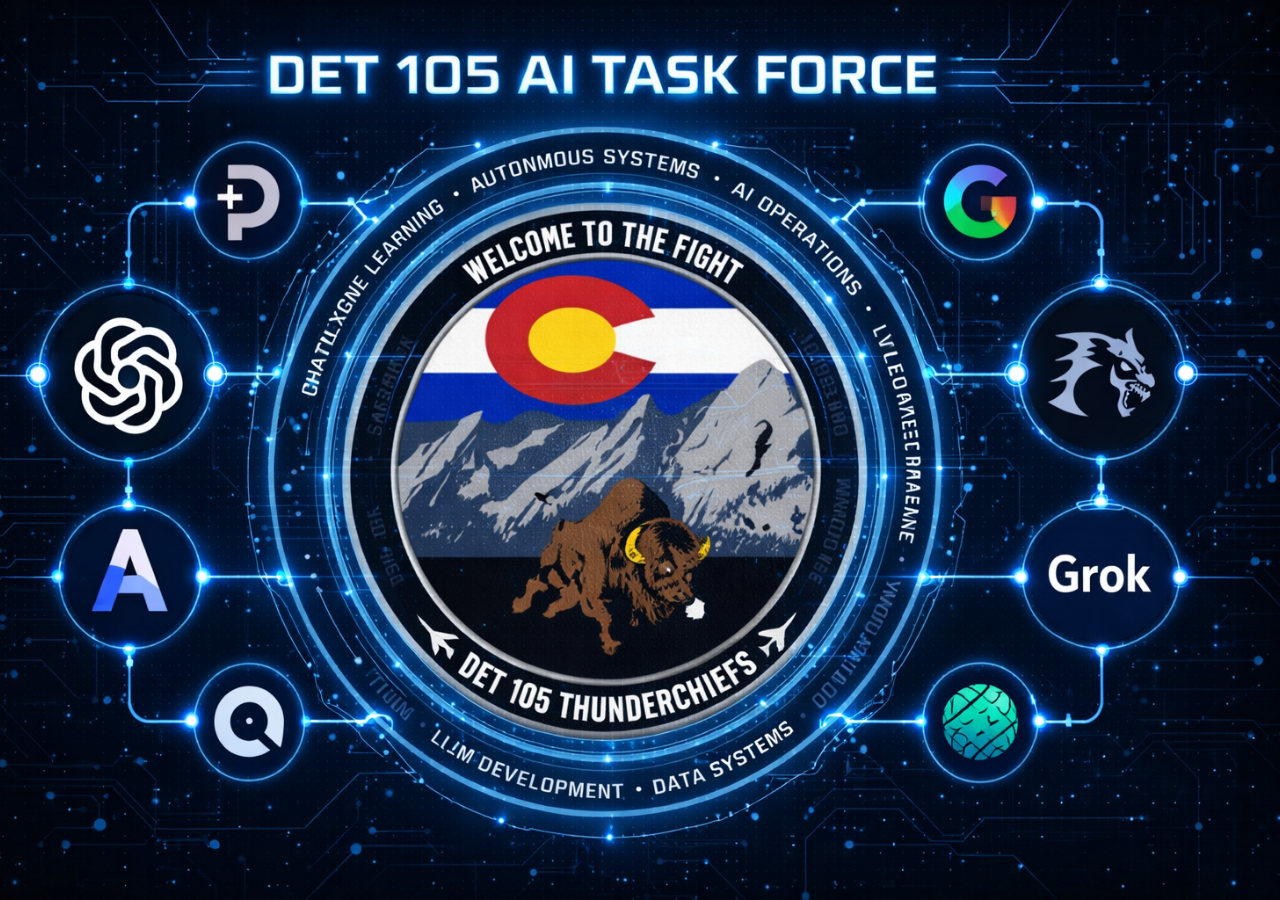
==== index.html @ a5a4b561 "Initial GitHub Pages landing image" ====
<!doctype html>
<html lang="en">
  <head>
    <meta charset="UTF-8" />
    <meta name="viewport" content="width=device-width, initial-scale=1.0" />
    <title>AI TaskForce</title>
    <link rel="stylesheet" href="styles.css" />
  </head>
  <body>
    <img src="assets/AI_TaskForce.png" alt="AI TaskForce" class="hero-image" />
  </body>
</html>
---- styles.css ----
html,
body {
  margin: 0;
  width: 100%;
  height: 100%;
}

.hero-image {
  display: block;
  width: 100vw;
  height: 100vh;
  object-fit: cover;
}
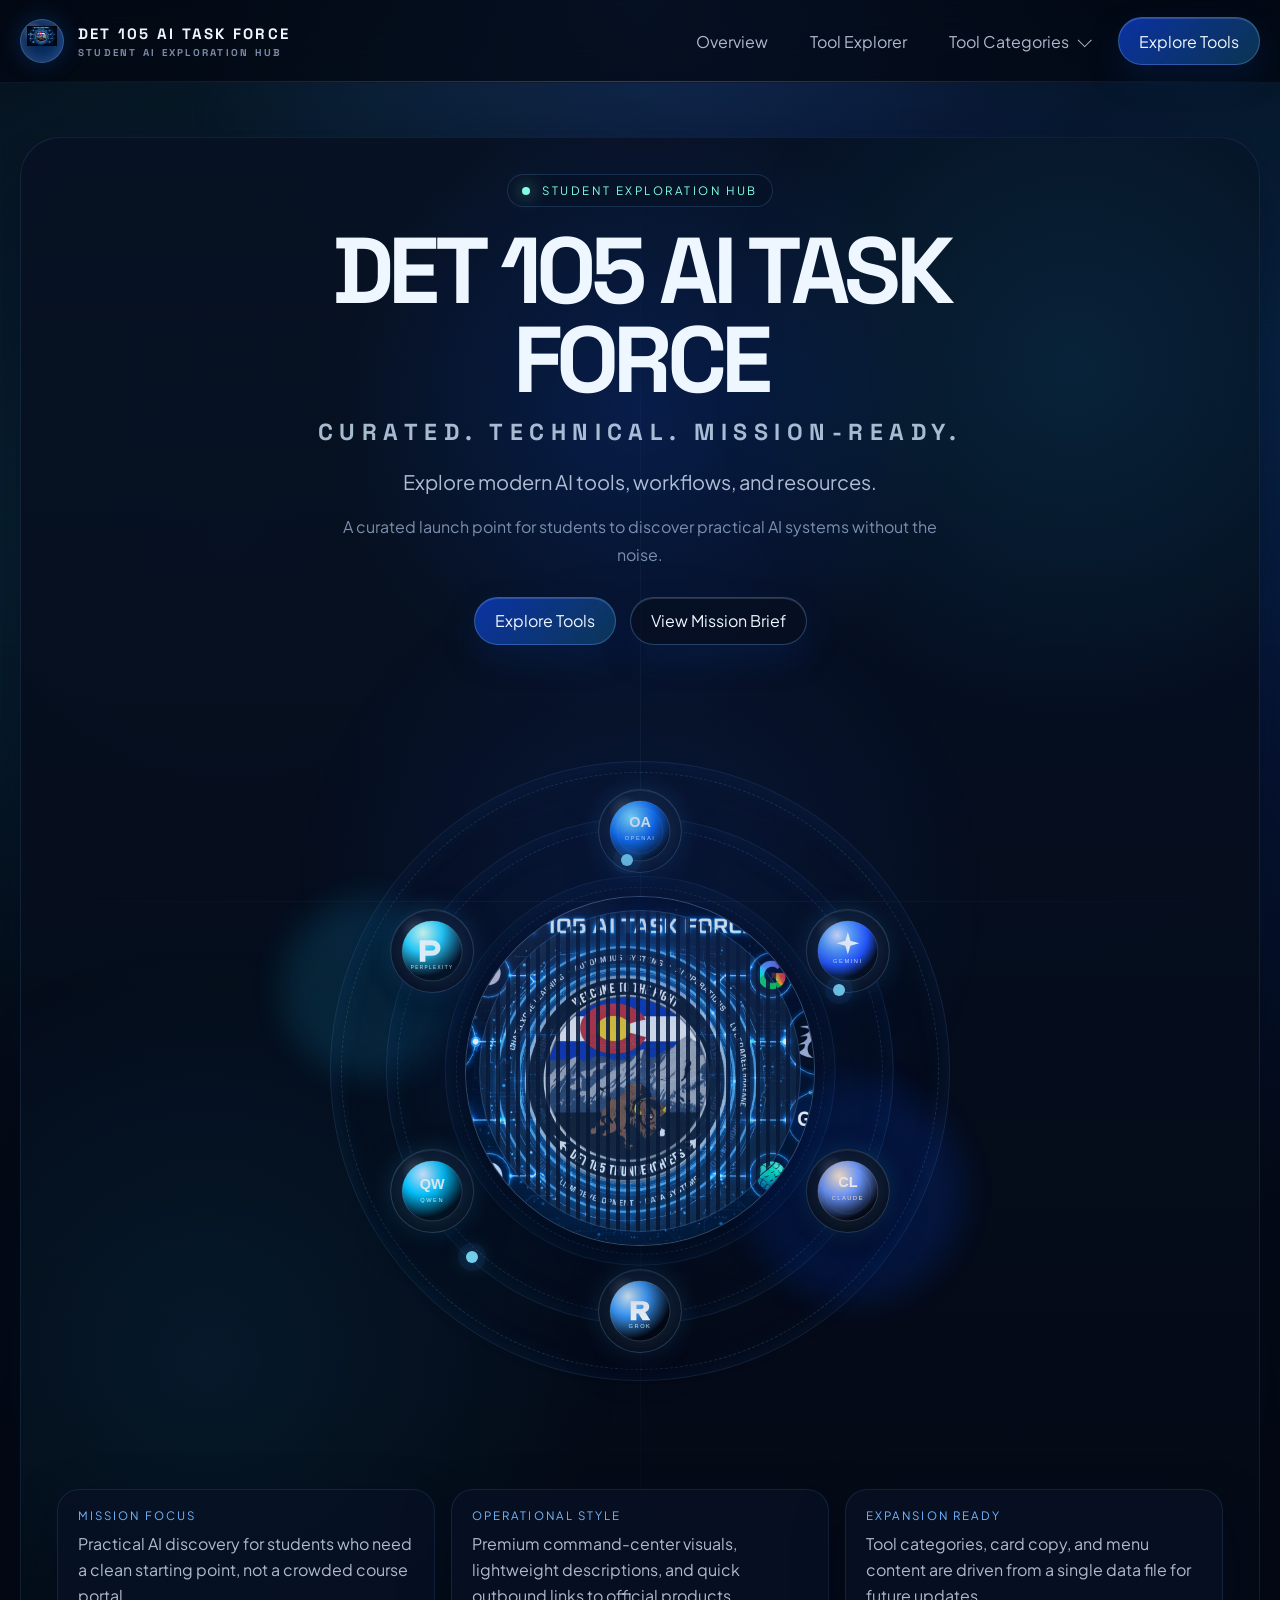
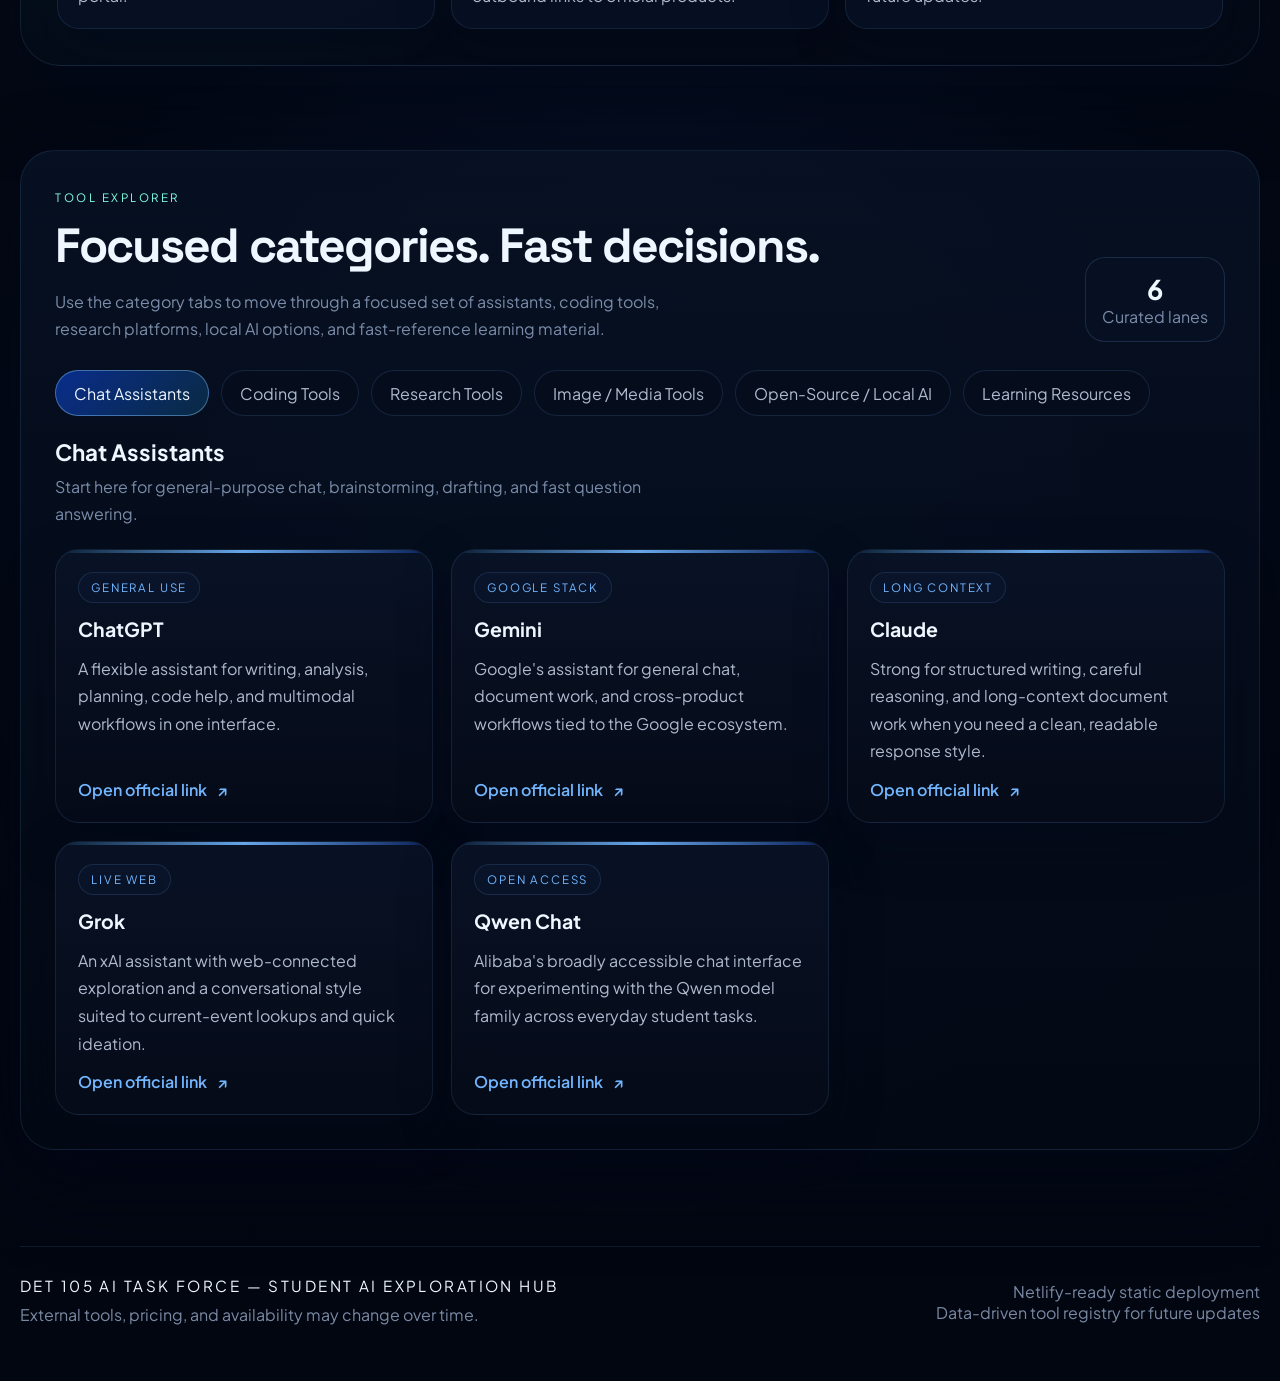
==== commit a0718606: "Build Det 105 AI Task Force landing page" ====
--- a/index.html
+++ b/index.html
@@ -2,11 +2,40 @@
 <html lang="en">
   <head>
     <meta charset="UTF-8" />
-    <meta name="viewport" content="width=device-width, initial-scale=1.0" />
-    <title>AI TaskForce</title>
+    <meta
+      name="viewport"
+      content="width=device-width, initial-scale=1.0, viewport-fit=cover"
+    />
+    <title>Det 105 AI Task Force</title>
+    <meta
+      name="description"
+      content="Det 105 AI Task Force is a polished launch point for students exploring modern AI tools, workflows, and practical resources."
+    />
+    <link rel="preconnect" href="https://fonts.googleapis.com" />
+    <link rel="preconnect" href="https://fonts.gstatic.com" crossorigin />
+    <link
+      rel="stylesheet"
+      href="https://fonts.googleapis.com/css2?family=Plus+Jakarta+Sans:wght@400;500;600;700;800&family=Space+Grotesk:wght@500;700&display=swap"
+    />
+    <link rel="icon" href="assets/AI_TaskForce.png" />
+    <link rel="preload" href="assets/AI_TaskForce.png" as="image" />
     <link rel="stylesheet" href="styles.css" />
+    <script type="module" src="scripts/app.js"></script>
   </head>
   <body>
-    <img src="assets/AI_TaskForce.png" alt="AI TaskForce" class="hero-image" />
+    <div id="app"></div>
+    <noscript>
+      <main class="noscript-shell">
+        <img
+          src="assets/AI_TaskForce.png"
+          alt="Det 105 AI Task Force emblem"
+          class="noscript-image"
+        />
+        <p class="noscript-copy">
+          Enable JavaScript to view the interactive Det 105 AI Task Force
+          homepage.
+        </p>
+      </main>
+    </noscript>
   </body>
 </html>
--- a/styles.css
+++ b/styles.css
@@ -1,13 +1,1351 @@
-html,
+:root {
+  color-scheme: dark;
+  --bg: #020611;
+  --bg-soft: #07101f;
+  --bg-panel: rgba(6, 15, 32, 0.8);
+  --bg-panel-strong: rgba(5, 12, 25, 0.92);
+  --line: rgba(93, 158, 255, 0.16);
+  --line-strong: rgba(111, 186, 255, 0.35);
+  --text: #eef6ff;
+  --text-soft: rgba(223, 234, 255, 0.78);
+  --text-muted: rgba(179, 201, 235, 0.68);
+  --accent: #71b6ff;
+  --accent-strong: #1cc6ff;
+  --accent-deep: #0d4bff;
+  --accent-glow: rgba(28, 198, 255, 0.34);
+  --success: #80ffe1;
+  --shadow-lg: 0 30px 80px rgba(0, 8, 24, 0.62);
+  --shadow-md: 0 20px 50px rgba(0, 8, 24, 0.42);
+  --radius-xl: 32px;
+  --radius-lg: 22px;
+  --radius-md: 16px;
+  --radius-sm: 12px;
+  --page-width: min(1240px, calc(100vw - 40px));
+  --nav-height: 82px;
+  --transition: 180ms ease;
+  --grid: linear-gradient(
+      to right,
+      rgba(67, 122, 214, 0.13) 1px,
+      transparent 1px
+    ),
+    linear-gradient(to bottom, rgba(67, 122, 214, 0.12) 1px, transparent 1px);
+}
+
+*,
+*::before,
+*::after {
+  box-sizing: border-box;
+}
+
+html {
+  scroll-behavior: smooth;
+}
+
 body {
   margin: 0;
+  min-width: 320px;
+  min-height: 100vh;
+  font-family: "Plus Jakarta Sans", "Segoe UI", sans-serif;
+  color: var(--text);
+  background:
+    radial-gradient(circle at 18% 18%, rgba(28, 198, 255, 0.16), transparent 22%),
+    radial-gradient(circle at 78% 20%, rgba(13, 75, 255, 0.24), transparent 26%),
+    radial-gradient(circle at 50% 72%, rgba(24, 76, 161, 0.22), transparent 30%),
+    linear-gradient(180deg, #07111d 0%, #030813 52%, #020611 100%);
+  overflow-x: hidden;
+}
+
+body::before,
+body::after {
+  content: "";
+  position: fixed;
+  inset: 0;
+  pointer-events: none;
+  z-index: -2;
+}
+
+body::before {
+  background-image: var(--grid);
+  background-size: 64px 64px;
+  opacity: 0.22;
+  mask-image: linear-gradient(180deg, transparent 0%, black 18%, black 78%, transparent 100%);
+}
+
+body::after {
+  background:
+    radial-gradient(circle at 50% 0%, rgba(54, 130, 255, 0.22), transparent 42%),
+    radial-gradient(circle at 100% 40%, rgba(28, 198, 255, 0.1), transparent 30%);
+  z-index: -3;
+}
+
+img {
+  max-width: 100%;
+  display: block;
+}
+
+a {
+  color: inherit;
+  text-decoration: none;
+}
+
+button,
+a {
+  -webkit-tap-highlight-color: transparent;
+}
+
+button {
+  font: inherit;
+}
+
+.page-shell {
+  position: relative;
+}
+
+.section-shell {
+  width: var(--page-width);
+  margin-inline: auto;
+}
+
+.site-header {
+  position: sticky;
+  top: 0;
+  z-index: 40;
+  border-bottom: 1px solid rgba(110, 160, 255, 0.08);
+  background: rgba(2, 6, 17, 0.7);
+  backdrop-filter: blur(18px);
+}
+
+.site-header::after {
+  content: "";
+  position: absolute;
+  inset: auto 0 0;
+  height: 1px;
+  background: linear-gradient(90deg, transparent, rgba(113, 182, 255, 0.32), transparent);
+}
+
+.site-header__inner {
+  width: var(--page-width);
+  min-height: var(--nav-height);
+  margin-inline: auto;
+  display: flex;
+  align-items: center;
+  justify-content: space-between;
+  gap: 20px;
+}
+
+.brand-mark {
+  display: inline-flex;
+  align-items: center;
+  gap: 14px;
+  font-family: "Space Grotesk", "Plus Jakarta Sans", sans-serif;
+  letter-spacing: 0.18em;
+  text-transform: uppercase;
+  font-size: 0.78rem;
+  font-weight: 700;
+}
+
+.brand-mark__crest {
+  width: 44px;
+  height: 44px;
+  border-radius: 50%;
+  padding: 6px;
+  background:
+    radial-gradient(circle at 30% 30%, rgba(255, 255, 255, 0.32), transparent 26%),
+    linear-gradient(135deg, rgba(10, 36, 76, 0.95), rgba(16, 112, 255, 0.35));
+  border: 1px solid rgba(132, 188, 255, 0.35);
+  box-shadow:
+    inset 0 0 16px rgba(160, 213, 255, 0.24),
+    0 0 24px rgba(34, 116, 255, 0.24);
+}
+
+.brand-mark__title {
+  display: grid;
+  gap: 3px;
+}
+
+.brand-mark__title strong {
+  font-size: 0.94rem;
+}
+
+.brand-mark__title span {
+  font-size: 0.62rem;
+  color: var(--text-muted);
+}
+
+.top-nav {
+  display: flex;
+  align-items: center;
+  gap: 12px;
+}
+
+.nav-links {
+  display: flex;
+  align-items: center;
+  gap: 8px;
+}
+
+.nav-link,
+.menu-toggle {
+  position: relative;
+  display: inline-flex;
+  align-items: center;
+  justify-content: center;
+  min-height: 44px;
+  padding: 0 16px;
+  border-radius: 999px;
+  color: var(--text-soft);
+  border: 1px solid transparent;
+  background: transparent;
+  transition:
+    color var(--transition),
+    border-color var(--transition),
+    background var(--transition),
+    transform var(--transition);
+  cursor: pointer;
+}
+
+.nav-link:hover,
+.nav-link:focus-visible,
+.menu-toggle:hover,
+.menu-toggle:focus-visible {
+  color: var(--text);
+  border-color: rgba(113, 182, 255, 0.2);
+  background: rgba(10, 21, 44, 0.75);
+}
+
+.menu-wrap {
+  position: relative;
+}
+
+.menu-toggle::after {
+  content: "";
+  width: 10px;
+  height: 10px;
+  margin-left: 10px;
+  border-right: 1.5px solid currentColor;
+  border-bottom: 1.5px solid currentColor;
+  transform: rotate(45deg) translateY(-1px);
+  transition: transform var(--transition);
+}
+
+.menu-wrap.is-open .menu-toggle::after {
+  transform: rotate(-135deg) translateY(-1px);
+}
+
+.cta-link,
+.hero-button {
+  display: inline-flex;
+  align-items: center;
+  justify-content: center;
+  gap: 10px;
+  min-height: 48px;
+  padding: 0 20px;
+  border-radius: 999px;
+  border: 1px solid rgba(123, 184, 255, 0.3);
+  background:
+    linear-gradient(135deg, rgba(13, 75, 255, 0.58), rgba(28, 198, 255, 0.2)),
+    rgba(10, 20, 43, 0.72);
+  box-shadow:
+    inset 0 1px 0 rgba(255, 255, 255, 0.14),
+    0 14px 30px rgba(8, 35, 89, 0.35);
+  color: var(--text);
+  transition:
+    transform var(--transition),
+    box-shadow var(--transition),
+    border-color var(--transition);
+}
+
+.cta-link:hover,
+.cta-link:focus-visible,
+.hero-button:hover,
+.hero-button:focus-visible {
+  transform: translateY(-1px);
+  border-color: rgba(144, 213, 255, 0.52);
+  box-shadow:
+    inset 0 1px 0 rgba(255, 255, 255, 0.18),
+    0 18px 42px rgba(12, 55, 136, 0.42);
+}
+
+.hero-button--ghost {
+  background: rgba(6, 15, 32, 0.68);
+}
+
+.mega-menu {
+  position: absolute;
+  top: calc(100% + 14px);
+  right: 0;
+  width: min(980px, calc(100vw - 24px));
+  padding: 24px;
+  border-radius: 28px;
+  border: 1px solid rgba(123, 184, 255, 0.2);
+  background:
+    linear-gradient(180deg, rgba(7, 18, 38, 0.98), rgba(3, 8, 19, 0.98));
+  box-shadow: var(--shadow-lg);
+  opacity: 0;
+  visibility: hidden;
+  transform: translateY(8px);
+  transition:
+    opacity var(--transition),
+    visibility var(--transition),
+    transform var(--transition);
+}
+
+.menu-wrap.is-open .mega-menu {
+  opacity: 1;
+  visibility: visible;
+  transform: translateY(0);
+}
+
+.mega-menu::before {
+  content: "";
+  position: absolute;
+  inset: 0;
+  border-radius: inherit;
+  padding: 1px;
+  background: linear-gradient(135deg, rgba(127, 190, 255, 0.35), transparent 34%, rgba(28, 198, 255, 0.28));
+  -webkit-mask:
+    linear-gradient(#fff 0 0) content-box,
+    linear-gradient(#fff 0 0);
+  -webkit-mask-composite: xor;
+  mask-composite: exclude;
+}
+
+.mega-menu__header {
+  display: flex;
+  justify-content: space-between;
+  gap: 18px;
+  padding-bottom: 18px;
+  margin-bottom: 22px;
+  border-bottom: 1px solid rgba(118, 179, 255, 0.12);
+}
+
+.mega-menu__eyebrow {
+  display: inline-flex;
+  align-items: center;
+  gap: 10px;
+  margin-bottom: 10px;
+  color: var(--success);
+  text-transform: uppercase;
+  letter-spacing: 0.24em;
+  font-size: 0.7rem;
+}
+
+.mega-menu__eyebrow::before {
+  content: "";
+  width: 7px;
+  height: 7px;
+  border-radius: 50%;
+  background: currentColor;
+  box-shadow: 0 0 16px currentColor;
+}
+
+.mega-menu__title {
+  margin: 0;
+  font-size: 1.35rem;
+  letter-spacing: -0.03em;
+}
+
+.mega-menu__copy {
+  margin: 10px 0 0;
+  max-width: 540px;
+  color: var(--text-muted);
+  line-height: 1.6;
+}
+
+.mega-menu__hint {
+  align-self: flex-start;
+  padding: 10px 14px;
+  border-radius: 999px;
+  border: 1px solid rgba(120, 180, 255, 0.18);
+  background: rgba(7, 18, 38, 0.8);
+  color: var(--text-muted);
+  white-space: nowrap;
+}
+
+.mega-menu__grid {
+  display: grid;
+  grid-template-columns: repeat(3, minmax(0, 1fr));
+  gap: 16px;
+}
+
+.menu-column {
+  padding: 16px;
+  border-radius: 20px;
+  background: rgba(8, 18, 37, 0.8);
+  border: 1px solid rgba(118, 179, 255, 0.12);
+  box-shadow: inset 0 1px 0 rgba(255, 255, 255, 0.04);
+}
+
+.menu-column__title {
+  margin: 0 0 6px;
+  font-size: 0.98rem;
+}
+
+.menu-column__description {
+  margin: 0 0 14px;
+  color: var(--text-muted);
+  line-height: 1.55;
+  font-size: 0.92rem;
+}
+
+.menu-column__list {
+  margin: 0;
+  padding: 0;
+  list-style: none;
+  display: grid;
+  gap: 10px;
+}
+
+.menu-column__list a {
+  display: flex;
+  justify-content: space-between;
+  gap: 12px;
+  color: var(--text-soft);
+  transition: color var(--transition);
+}
+
+.menu-column__list a::after {
+  content: "↗";
+  color: var(--accent);
+}
+
+.menu-column__list a:hover,
+.menu-column__list a:focus-visible {
+  color: var(--text);
+}
+
+.hero-section {
+  position: relative;
+  padding: 54px 0 84px;
+}
+
+.hero-layout {
+  position: relative;
+  overflow: hidden;
+  border-radius: 40px;
+  min-height: calc(100vh - var(--nav-height) - 36px);
+  padding: clamp(26px, 3vw, 36px);
+  background:
+    radial-gradient(circle at 50% 18%, rgba(15, 87, 255, 0.18), transparent 22%),
+    linear-gradient(180deg, rgba(7, 17, 35, 0.92), rgba(4, 10, 22, 0.96));
+  border: 1px solid rgba(118, 179, 255, 0.12);
+  box-shadow: var(--shadow-lg);
+}
+
+.hero-layout::before,
+.hero-layout::after {
+  content: "";
+  position: absolute;
+  inset: 0;
+  pointer-events: none;
+}
+
+.hero-layout::before {
+  background:
+    linear-gradient(90deg, transparent 0%, rgba(122, 190, 255, 0.08) 50%, transparent 100%),
+    linear-gradient(180deg, transparent 0%, rgba(122, 190, 255, 0.08) 50%, transparent 100%);
+  background-size: 100% 1px, 1px 100%;
+  background-position: center;
+  background-repeat: no-repeat;
+}
+
+.hero-layout::after {
+  background:
+    radial-gradient(circle at 50% 50%, rgba(21, 61, 158, 0.22), transparent 35%),
+    radial-gradient(circle at 15% 80%, rgba(28, 198, 255, 0.08), transparent 26%),
+    radial-gradient(circle at 85% 15%, rgba(28, 198, 255, 0.1), transparent 22%);
+}
+
+.hero-copy {
+  position: relative;
+  z-index: 2;
+  max-width: 760px;
+  margin: 0 auto 26px;
+  text-align: center;
+}
+
+.eyebrow {
+  display: inline-flex;
+  align-items: center;
+  gap: 12px;
+  padding: 8px 14px;
+  margin-bottom: 20px;
+  border-radius: 999px;
+  border: 1px solid rgba(117, 179, 255, 0.18);
+  background: rgba(7, 18, 38, 0.7);
+  color: var(--success);
+  letter-spacing: 0.22em;
+  text-transform: uppercase;
+  font-size: 0.72rem;
+}
+
+.eyebrow::before {
+  content: "";
+  width: 8px;
+  height: 8px;
+  border-radius: 50%;
+  background: currentColor;
+  box-shadow: 0 0 18px currentColor;
+}
+
+.hero-title {
+  margin: 0;
+  font-family: "Space Grotesk", "Plus Jakarta Sans", sans-serif;
+  font-size: clamp(2.75rem, 7.3vw, 5.9rem);
+  line-height: 0.95;
+  letter-spacing: -0.06em;
+  text-transform: uppercase;
+}
+
+.hero-title span {
+  display: block;
+  color: rgba(213, 235, 255, 0.78);
+  font-size: clamp(1rem, 1.9vw, 1.45rem);
+  letter-spacing: 0.28em;
+  margin-top: 16px;
+}
+
+.hero-subtitle {
+  margin: 22px auto 0;
+  max-width: 700px;
+  font-size: clamp(1rem, 1.8vw, 1.25rem);
+  line-height: 1.7;
+  color: var(--text-soft);
+}
+
+.hero-supporting {
+  margin: 14px auto 0;
+  max-width: 640px;
+  color: var(--text-muted);
+  line-height: 1.75;
+}
+
+.hero-actions {
+  display: flex;
+  justify-content: center;
+  flex-wrap: wrap;
+  gap: 14px;
+  margin-top: 28px;
+}
+
+.hero-visual-area {
+  position: relative;
+  display: grid;
+  place-items: center;
+  min-height: 560px;
+  padding: clamp(24px, 4vw, 40px) 0;
+}
+
+.hero-visual-shell {
+  position: relative;
+  width: min(100%, 900px);
+  aspect-ratio: 1.25 / 1;
+  display: grid;
+  place-items: center;
+  transform: translate3d(var(--parallax-x, 0px), var(--parallax-y, 0px), 0);
+  transition: transform 220ms ease-out;
+}
+
+.hero-beacon {
+  position: absolute;
+  border-radius: 50%;
+  filter: blur(16px);
+  opacity: 0.8;
+}
+
+.hero-beacon--a {
+  width: 180px;
+  height: 180px;
+  left: 10%;
+  top: 26%;
+  background: rgba(28, 198, 255, 0.16);
+}
+
+.hero-beacon--b {
+  width: 220px;
+  height: 220px;
+  right: 14%;
+  bottom: 18%;
+  background: rgba(13, 75, 255, 0.2);
+}
+
+.orbital-grid {
+  position: absolute;
+  inset: 0;
+  border-radius: 50%;
+  background:
+    radial-gradient(circle, rgba(255, 255, 255, 0.05) 1px, transparent 1px),
+    radial-gradient(circle, rgba(255, 255, 255, 0.03) 1px, transparent 1px);
+  background-position:
+    0 0,
+    24px 24px;
+  background-size: 48px 48px;
+  opacity: 0.18;
+  mask-image: radial-gradient(circle, black 0%, black 48%, transparent 72%);
+}
+
+.coin-stage {
+  --orbit-radius: clamp(140px, 23vw, 240px);
+  position: relative;
+  width: min(78vw, 620px);
+  aspect-ratio: 1 / 1;
+  display: grid;
+  place-items: center;
+}
+
+.ring {
+  position: absolute;
+  inset: 50%;
+  border-radius: 50%;
+  transform: translate(-50%, -50%);
+}
+
+.ring {
+  border: 1px solid rgba(120, 179, 255, 0.14);
+  box-shadow: inset 0 0 28px rgba(17, 79, 156, 0.18);
+}
+
+.ring--outer {
   width: 100%;
   height: 100%;
 }
 
-.hero-image {
+.ring--middle {
+  width: 82%;
+  height: 82%;
+}
+
+.ring--inner {
+  width: 63%;
+  height: 63%;
+}
+
+.ring::before {
+  content: "";
+  position: absolute;
+  inset: 10px;
+  border-radius: inherit;
+  border: 1px dashed rgba(130, 196, 255, 0.16);
+  animation: spin-reverse 18s linear infinite;
+}
+
+.energy-nodes {
+  position: absolute;
+  inset: 0;
+}
+
+.energy-node {
+  position: absolute;
+  width: 12px;
+  height: 12px;
+  border-radius: 50%;
+  background: rgba(129, 225, 255, 0.96);
+  box-shadow:
+    0 0 0 8px rgba(42, 130, 255, 0.08),
+    0 0 20px rgba(79, 195, 255, 0.6);
+  animation: pulse-node 3.8s ease-in-out infinite;
+}
+
+.energy-node:nth-child(1) {
+  top: 15%;
+  left: 47%;
+}
+
+.energy-node:nth-child(2) {
+  right: 17%;
+  top: 36%;
+  animation-delay: 0.6s;
+}
+
+.energy-node:nth-child(3) {
+  bottom: 19%;
+  left: 22%;
+  animation-delay: 1.2s;
+}
+
+.coin-emblem {
+  position: relative;
+  width: min(54vw, 350px);
+  aspect-ratio: 1 / 1;
+  transform-style: preserve-3d;
+  animation: coin-spin 16s cubic-bezier(0.4, 0, 0.2, 1) infinite;
+  filter: drop-shadow(0 22px 50px rgba(0, 14, 44, 0.55));
+}
+
+.coin-face,
+.coin-edge {
+  position: absolute;
+  inset: 0;
+  border-radius: 50%;
+}
+
+.coin-face {
+  overflow: hidden;
+  border: 1px solid rgba(160, 214, 255, 0.3);
+  backface-visibility: hidden;
+}
+
+.coin-face::before {
+  content: "";
+  position: absolute;
+  inset: 12px;
+  border-radius: 50%;
+  border: 1px solid rgba(146, 206, 255, 0.2);
+}
+
+.coin-face--front {
+  background:
+    radial-gradient(circle at 34% 20%, rgba(255, 255, 255, 0.18), transparent 24%),
+    radial-gradient(circle at 50% 70%, rgba(0, 102, 255, 0.28), transparent 44%),
+    linear-gradient(180deg, rgba(10, 25, 56, 0.96), rgba(5, 13, 29, 0.96));
+}
+
+.coin-face--front img {
+  width: 100%;
+  height: 100%;
+  object-fit: cover;
+  opacity: 0.98;
+}
+
+.coin-face--front::after {
+  content: "";
+  position: absolute;
+  inset: 0;
+  background:
+    linear-gradient(135deg, rgba(255, 255, 255, 0.18), transparent 24%),
+    linear-gradient(180deg, transparent 44%, rgba(18, 130, 255, 0.16) 100%);
+}
+
+.coin-face--back {
+  transform: rotateY(180deg);
+  display: grid;
+  place-items: center;
+  background:
+    radial-gradient(circle at 50% 50%, rgba(22, 116, 255, 0.2), transparent 36%),
+    linear-gradient(180deg, rgba(5, 14, 31, 0.98), rgba(4, 10, 22, 0.96));
+}
+
+.coin-back-core {
+  width: 78%;
+  aspect-ratio: 1 / 1;
+  border-radius: 50%;
+  display: grid;
+  place-items: center;
+  gap: 10px;
+  padding: 28px;
+  text-align: center;
+  border: 1px solid rgba(134, 195, 255, 0.18);
+  background:
+    radial-gradient(circle at 50% 50%, rgba(18, 130, 255, 0.14), transparent 55%),
+    rgba(6, 15, 31, 0.68);
+  box-shadow: inset 0 0 32px rgba(40, 111, 214, 0.14);
+}
+
+.service-rings {
+  position: absolute;
+  inset: 22%;
+  border-radius: 50%;
+  border: 1px solid rgba(118, 179, 255, 0.18);
+  box-shadow: inset 0 0 18px rgba(28, 198, 255, 0.12);
+}
+
+.service-rings::before,
+.service-rings::after {
+  content: "";
+  position: absolute;
+  inset: 8%;
+  border-radius: 50%;
+  border: 1px dashed rgba(118, 179, 255, 0.18);
+}
+
+.service-rings::after {
+  inset: 22%;
+}
+
+.service-badges {
+  display: flex;
+  align-items: center;
+  justify-content: center;
+  gap: 12px;
+}
+
+.service-pill {
+  padding: 8px 14px;
+  border-radius: 999px;
+  border: 1px solid rgba(126, 190, 255, 0.22);
+  background: rgba(8, 18, 37, 0.72);
+  letter-spacing: 0.18em;
+  text-transform: uppercase;
+  font-size: 0.74rem;
+  color: var(--text-soft);
+}
+
+.coin-back-core strong {
   display: block;
-  width: 100vw;
-  height: 100vh;
-  object-fit: cover;
-}
+  font-size: 1.05rem;
+  letter-spacing: 0.14em;
+  text-transform: uppercase;
+}
+
+.coin-back-core span {
+  color: var(--text-muted);
+  line-height: 1.65;
+  font-size: 0.94rem;
+}
+
+.coin-edge {
+  inset: 4%;
+  transform: translateZ(-12px);
+  background:
+    repeating-linear-gradient(
+      90deg,
+      rgba(138, 204, 255, 0.1) 0 6px,
+      rgba(10, 25, 52, 0.9) 6px 10px
+    );
+  border: 1px solid rgba(126, 190, 255, 0.2);
+  filter: blur(0.4px);
+}
+
+.orbit {
+  position: absolute;
+  inset: 0;
+  animation: spin 22s linear infinite;
+}
+
+.orbit-item {
+  position: absolute;
+  top: 50%;
+  left: 50%;
+  transform:
+    translate(-50%, -50%)
+    rotate(var(--angle))
+    translateY(calc(-1 * var(--orbit-radius)))
+    rotate(calc(-1 * var(--angle)));
+  transform-origin: center;
+}
+
+.orbit-badge {
+  display: grid;
+  place-items: center;
+  width: clamp(62px, 7vw, 84px);
+  aspect-ratio: 1 / 1;
+  padding: 10px;
+  border-radius: 50%;
+  border: 1px solid rgba(141, 204, 255, 0.22);
+  background:
+    radial-gradient(circle at 30% 24%, rgba(255, 255, 255, 0.18), transparent 18%),
+    linear-gradient(180deg, rgba(9, 19, 37, 0.92), rgba(5, 11, 24, 0.98));
+  box-shadow:
+    inset 0 1px 0 rgba(255, 255, 255, 0.08),
+    0 14px 34px rgba(2, 8, 25, 0.54),
+    0 0 28px rgba(28, 198, 255, 0.12);
+  transition:
+    transform var(--transition),
+    border-color var(--transition),
+    box-shadow var(--transition);
+}
+
+.orbit-badge:hover,
+.orbit-badge:focus-visible {
+  transform: translateY(-3px) scale(1.03);
+  border-color: rgba(162, 220, 255, 0.52);
+  box-shadow:
+    inset 0 1px 0 rgba(255, 255, 255, 0.12),
+    0 18px 34px rgba(2, 8, 25, 0.58),
+    0 0 34px rgba(28, 198, 255, 0.22);
+}
+
+.orbit-badge img {
+  width: 100%;
+  height: 100%;
+  object-fit: contain;
+  filter: drop-shadow(0 0 16px rgba(116, 193, 255, 0.2));
+}
+
+.hero-signals {
+  position: relative;
+  z-index: 2;
+  display: grid;
+  grid-template-columns: repeat(3, minmax(0, 1fr));
+  gap: 16px;
+  margin-top: 18px;
+}
+
+.signal-card {
+  padding: 18px 20px;
+  border-radius: 22px;
+  border: 1px solid rgba(118, 179, 255, 0.12);
+  background: rgba(8, 18, 37, 0.76);
+  box-shadow: var(--shadow-md);
+}
+
+.signal-card__label {
+  margin: 0 0 8px;
+  color: var(--accent);
+  letter-spacing: 0.18em;
+  text-transform: uppercase;
+  font-size: 0.72rem;
+}
+
+.signal-card__text {
+  margin: 0;
+  color: var(--text-soft);
+  line-height: 1.65;
+}
+
+.tools-section {
+  padding: 0 0 96px;
+}
+
+.tools-shell {
+  position: relative;
+  padding: clamp(24px, 3vw, 34px);
+  border-radius: 34px;
+  background:
+    linear-gradient(180deg, rgba(7, 17, 35, 0.92), rgba(3, 9, 20, 0.96));
+  border: 1px solid rgba(118, 179, 255, 0.12);
+  box-shadow: var(--shadow-lg);
+}
+
+.section-heading {
+  display: flex;
+  justify-content: space-between;
+  align-items: end;
+  gap: 20px;
+  margin-bottom: 28px;
+}
+
+.section-heading h2 {
+  margin: 0;
+  font-family: "Space Grotesk", "Plus Jakarta Sans", sans-serif;
+  font-size: clamp(2rem, 4vw, 3rem);
+  letter-spacing: -0.04em;
+}
+
+.section-heading p {
+  max-width: 620px;
+  margin: 12px 0 0;
+  color: var(--text-muted);
+  line-height: 1.7;
+}
+
+.section-kicker {
+  display: inline-block;
+  margin-bottom: 10px;
+  color: var(--success);
+  text-transform: uppercase;
+  letter-spacing: 0.22em;
+  font-size: 0.72rem;
+}
+
+.section-badge {
+  min-width: 120px;
+  padding: 14px 16px;
+  border-radius: 20px;
+  text-align: center;
+  border: 1px solid rgba(119, 181, 255, 0.16);
+  background: rgba(8, 18, 37, 0.75);
+  color: var(--text-muted);
+}
+
+.section-badge strong {
+  display: block;
+  font-size: 1.7rem;
+  color: var(--text);
+}
+
+.category-tabs {
+  display: flex;
+  flex-wrap: wrap;
+  gap: 12px;
+  margin-bottom: 22px;
+}
+
+.category-tab {
+  min-height: 46px;
+  padding: 0 18px;
+  border-radius: 999px;
+  border: 1px solid rgba(118, 179, 255, 0.14);
+  background: rgba(6, 14, 30, 0.78);
+  color: var(--text-soft);
+  cursor: pointer;
+  transition:
+    background var(--transition),
+    border-color var(--transition),
+    color var(--transition),
+    transform var(--transition);
+}
+
+.category-tab:hover,
+.category-tab:focus-visible {
+  color: var(--text);
+  border-color: rgba(143, 207, 255, 0.3);
+  background: rgba(9, 20, 42, 0.9);
+}
+
+.category-tab.is-active {
+  color: var(--text);
+  background:
+    linear-gradient(135deg, rgba(13, 75, 255, 0.48), rgba(28, 198, 255, 0.14)),
+    rgba(8, 18, 37, 0.86);
+  border-color: rgba(144, 213, 255, 0.42);
+}
+
+.tools-panel {
+  display: grid;
+  gap: 22px;
+}
+
+.tools-panel__heading {
+  display: flex;
+  align-items: end;
+  justify-content: space-between;
+  gap: 18px;
+}
+
+.tools-panel__heading h3 {
+  margin: 0;
+  font-size: 1.4rem;
+}
+
+.tools-panel__heading p {
+  margin: 8px 0 0;
+  max-width: 620px;
+  color: var(--text-muted);
+  line-height: 1.65;
+}
+
+.tools-grid {
+  display: grid;
+  grid-template-columns: repeat(3, minmax(0, 1fr));
+  gap: 18px;
+}
+
+.tool-card {
+  position: relative;
+  display: flex;
+  flex-direction: column;
+  gap: 14px;
+  min-height: 244px;
+  padding: 22px;
+  border-radius: 24px;
+  border: 1px solid rgba(118, 179, 255, 0.12);
+  background:
+    linear-gradient(180deg, rgba(9, 19, 38, 0.92), rgba(5, 11, 24, 0.96));
+  box-shadow: var(--shadow-md);
+  overflow: hidden;
+  transition:
+    transform var(--transition),
+    border-color var(--transition),
+    box-shadow var(--transition);
+}
+
+.tool-card::before {
+  content: "";
+  position: absolute;
+  inset: 0 auto auto 0;
+  width: 100%;
+  height: 3px;
+  background: linear-gradient(90deg, rgba(28, 198, 255, 0.06), rgba(113, 182, 255, 0.9), rgba(13, 75, 255, 0.24));
+}
+
+.tool-card__tag {
+  align-self: flex-start;
+  padding: 7px 12px;
+  border-radius: 999px;
+  background: rgba(10, 20, 43, 0.86);
+  border: 1px solid rgba(118, 179, 255, 0.14);
+  color: var(--accent);
+  font-size: 0.72rem;
+  letter-spacing: 0.16em;
+  text-transform: uppercase;
+}
+
+.tool-card__title {
+  margin: 0;
+  font-size: 1.22rem;
+}
+
+.tool-card__description {
+  margin: 0;
+  color: var(--text-soft);
+  line-height: 1.72;
+}
+
+.tool-card__link {
+  margin-top: auto;
+  display: inline-flex;
+  align-items: center;
+  gap: 10px;
+  color: var(--accent);
+  font-weight: 600;
+}
+
+.tool-card__link::after {
+  content: "↗";
+}
+
+.tool-card:hover,
+.tool-card:focus-within {
+  transform: translateY(-4px);
+  border-color: rgba(144, 213, 255, 0.32);
+  box-shadow:
+    0 24px 48px rgba(0, 8, 24, 0.46),
+    0 0 28px rgba(28, 198, 255, 0.08);
+}
+
+.site-footer {
+  padding: 0 0 42px;
+}
+
+.site-footer__inner {
+  width: var(--page-width);
+  margin-inline: auto;
+  display: flex;
+  align-items: center;
+  justify-content: space-between;
+  gap: 18px;
+  padding-top: 18px;
+  border-top: 1px solid rgba(113, 182, 255, 0.12);
+}
+
+.site-footer__title {
+  margin: 0;
+  font-size: 0.95rem;
+  letter-spacing: 0.16em;
+  text-transform: uppercase;
+}
+
+.site-footer__copy {
+  margin: 6px 0 0;
+  color: var(--text-muted);
+  line-height: 1.7;
+}
+
+.site-footer__meta {
+  color: var(--text-muted);
+  text-align: right;
+}
+
+.site-footer__meta span {
+  display: block;
+}
+
+[data-reveal] {
+  opacity: 0;
+  transform: translateY(18px);
+  transition:
+    opacity 480ms ease,
+    transform 480ms ease;
+}
+
+[data-reveal].is-visible {
+  opacity: 1;
+  transform: translateY(0);
+}
+
+.noscript-shell {
+  min-height: 100vh;
+  display: grid;
+  place-items: center;
+  gap: 20px;
+  padding: 30px;
+  background: linear-gradient(180deg, #07111d 0%, #020611 100%);
+}
+
+.noscript-image {
+  width: min(720px, 100%);
+  border-radius: 24px;
+  border: 1px solid rgba(118, 179, 255, 0.16);
+  box-shadow: var(--shadow-lg);
+}
+
+.noscript-copy {
+  margin: 0;
+  color: var(--text-soft);
+  text-align: center;
+}
+
+@keyframes coin-spin {
+  0% {
+    transform: rotateX(10deg) rotateY(0deg);
+  }
+
+  45% {
+    transform: rotateX(-8deg) rotateY(172deg);
+  }
+
+  50% {
+    transform: rotateX(-8deg) rotateY(180deg);
+  }
+
+  95% {
+    transform: rotateX(10deg) rotateY(352deg);
+  }
+
+  100% {
+    transform: rotateX(10deg) rotateY(360deg);
+  }
+}
+
+@keyframes spin {
+  from {
+    transform: rotate(0deg);
+  }
+
+  to {
+    transform: rotate(360deg);
+  }
+}
+
+@keyframes spin-reverse {
+  from {
+    transform: rotate(0deg);
+  }
+
+  to {
+    transform: rotate(-360deg);
+  }
+}
+
+@keyframes pulse-node {
+  0%,
+  100% {
+    transform: scale(0.88);
+    opacity: 0.68;
+  }
+
+  50% {
+    transform: scale(1.1);
+    opacity: 1;
+  }
+}
+
+@media (max-width: 1080px) {
+  .site-header__inner {
+    min-height: 74px;
+  }
+
+  .nav-links .nav-link:not(.nav-link--primary),
+  .top-nav > .cta-link {
+    display: none;
+  }
+
+  .mega-menu {
+    width: min(860px, calc(100vw - 24px));
+  }
+
+  .mega-menu__grid,
+  .tools-grid,
+  .hero-signals {
+    grid-template-columns: repeat(2, minmax(0, 1fr));
+  }
+
+  .section-heading,
+  .tools-panel__heading,
+  .site-footer__inner {
+    align-items: start;
+    flex-direction: column;
+  }
+}
+
+@media (max-width: 760px) {
+  :root {
+    --page-width: min(100vw - 24px, 100%);
+    --nav-height: 74px;
+  }
+
+  .site-header__inner {
+    gap: 10px;
+  }
+
+  .brand-mark__title span,
+  .section-badge,
+  .mega-menu__hint {
+    display: none;
+  }
+
+  .top-nav {
+    gap: 8px;
+  }
+
+  .nav-link--primary {
+    display: none;
+  }
+
+  .mega-menu {
+    right: -8px;
+    left: -8px;
+    width: auto;
+    padding: 18px;
+  }
+
+  .mega-menu__header,
+  .mega-menu__grid,
+  .hero-signals,
+  .tools-grid {
+    grid-template-columns: 1fr;
+  }
+
+  .hero-layout {
+    min-height: auto;
+    padding: 22px 18px 24px;
+    border-radius: 28px;
+  }
+
+  .hero-copy {
+    margin-bottom: 18px;
+  }
+
+  .hero-visual-area {
+    min-height: 390px;
+    padding: 8px 0 14px;
+  }
+
+  .coin-stage {
+    --orbit-radius: clamp(112px, 32vw, 165px);
+    width: min(92vw, 420px);
+  }
+
+  .coin-emblem {
+    width: min(54vw, 270px);
+  }
+
+  .orbit-badge {
+    width: 62px;
+  }
+
+  .category-tabs {
+    overflow-x: auto;
+    flex-wrap: nowrap;
+    padding-bottom: 4px;
+  }
+
+  .category-tab {
+    white-space: nowrap;
+  }
+
+  .site-footer__meta {
+    text-align: left;
+  }
+}
+
+@media (prefers-reduced-motion: reduce) {
+  html {
+    scroll-behavior: auto;
+  }
+
+  *,
+  *::before,
+  *::after {
+    animation-duration: 0.01ms !important;
+    animation-iteration-count: 1 !important;
+    transition-duration: 0.01ms !important;
+    scroll-behavior: auto !important;
+  }
+
+  [data-reveal] {
+    opacity: 1;
+    transform: none;
+  }
+}
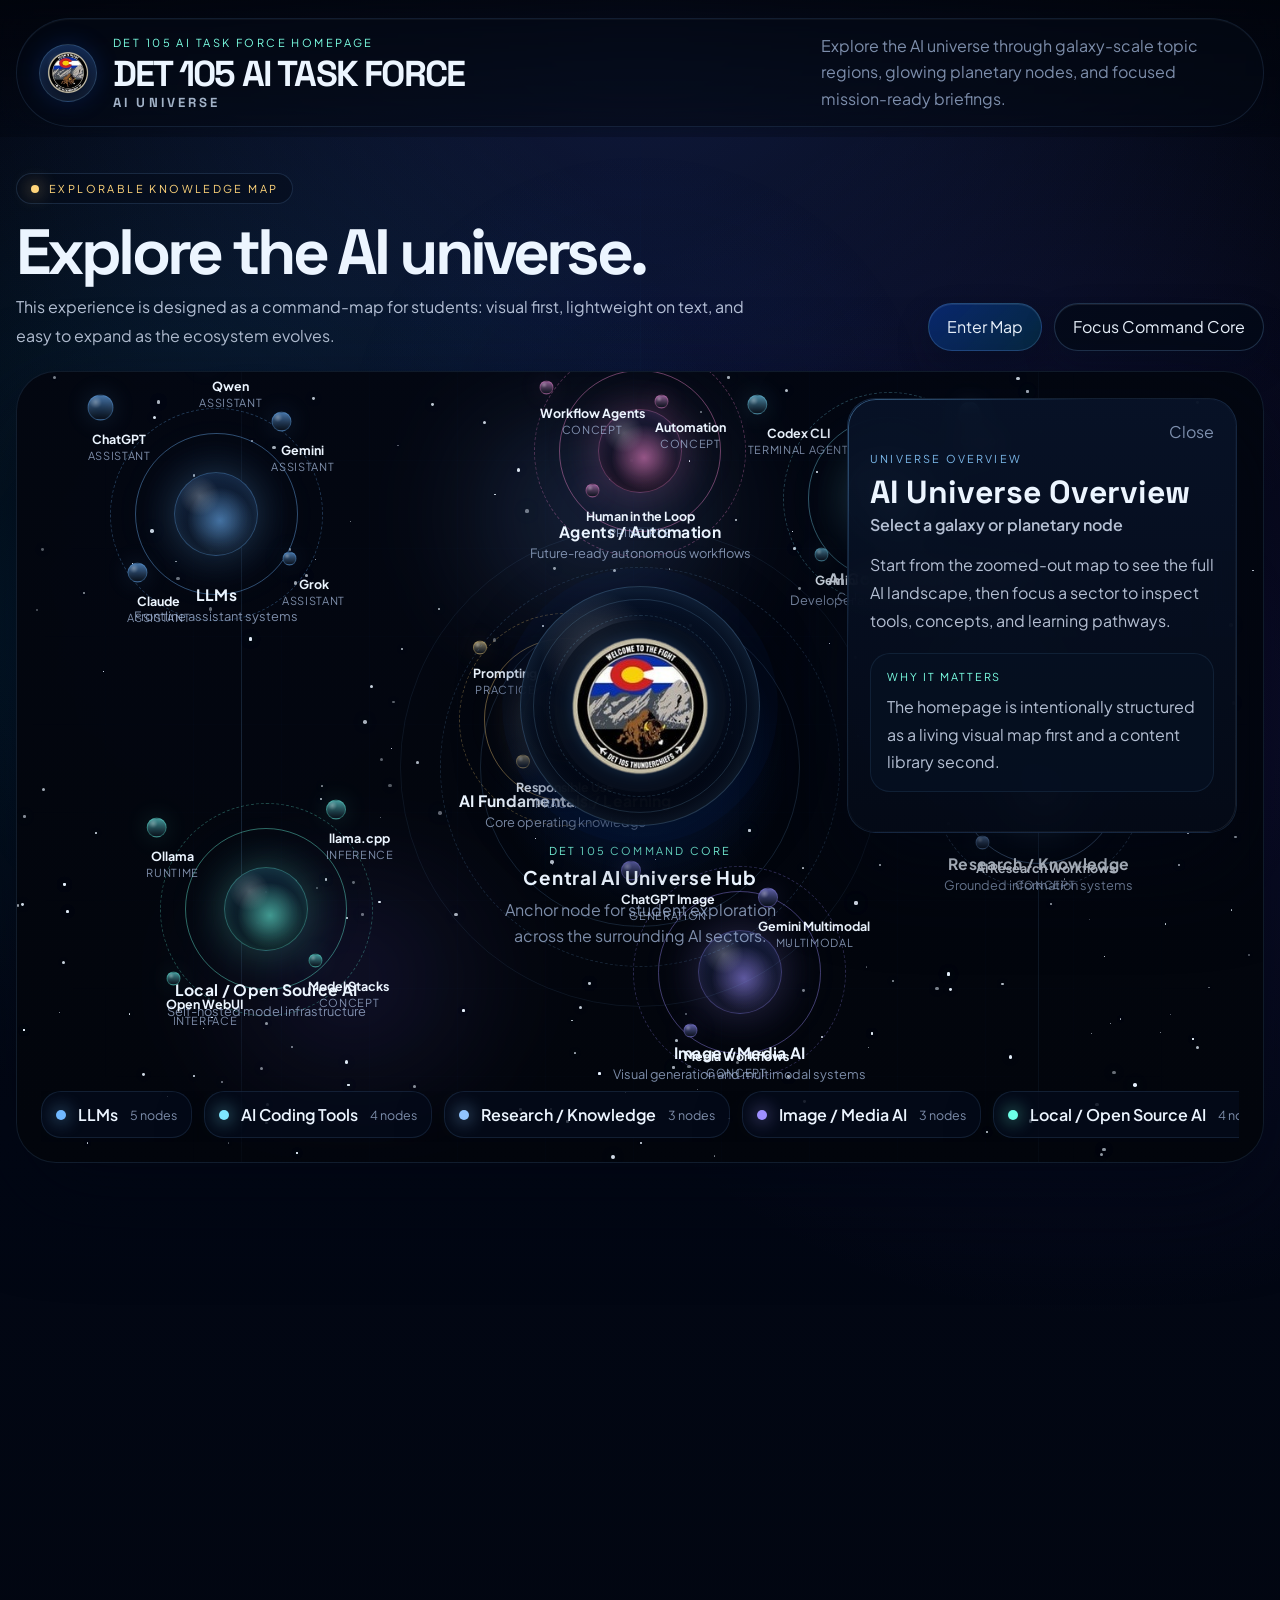
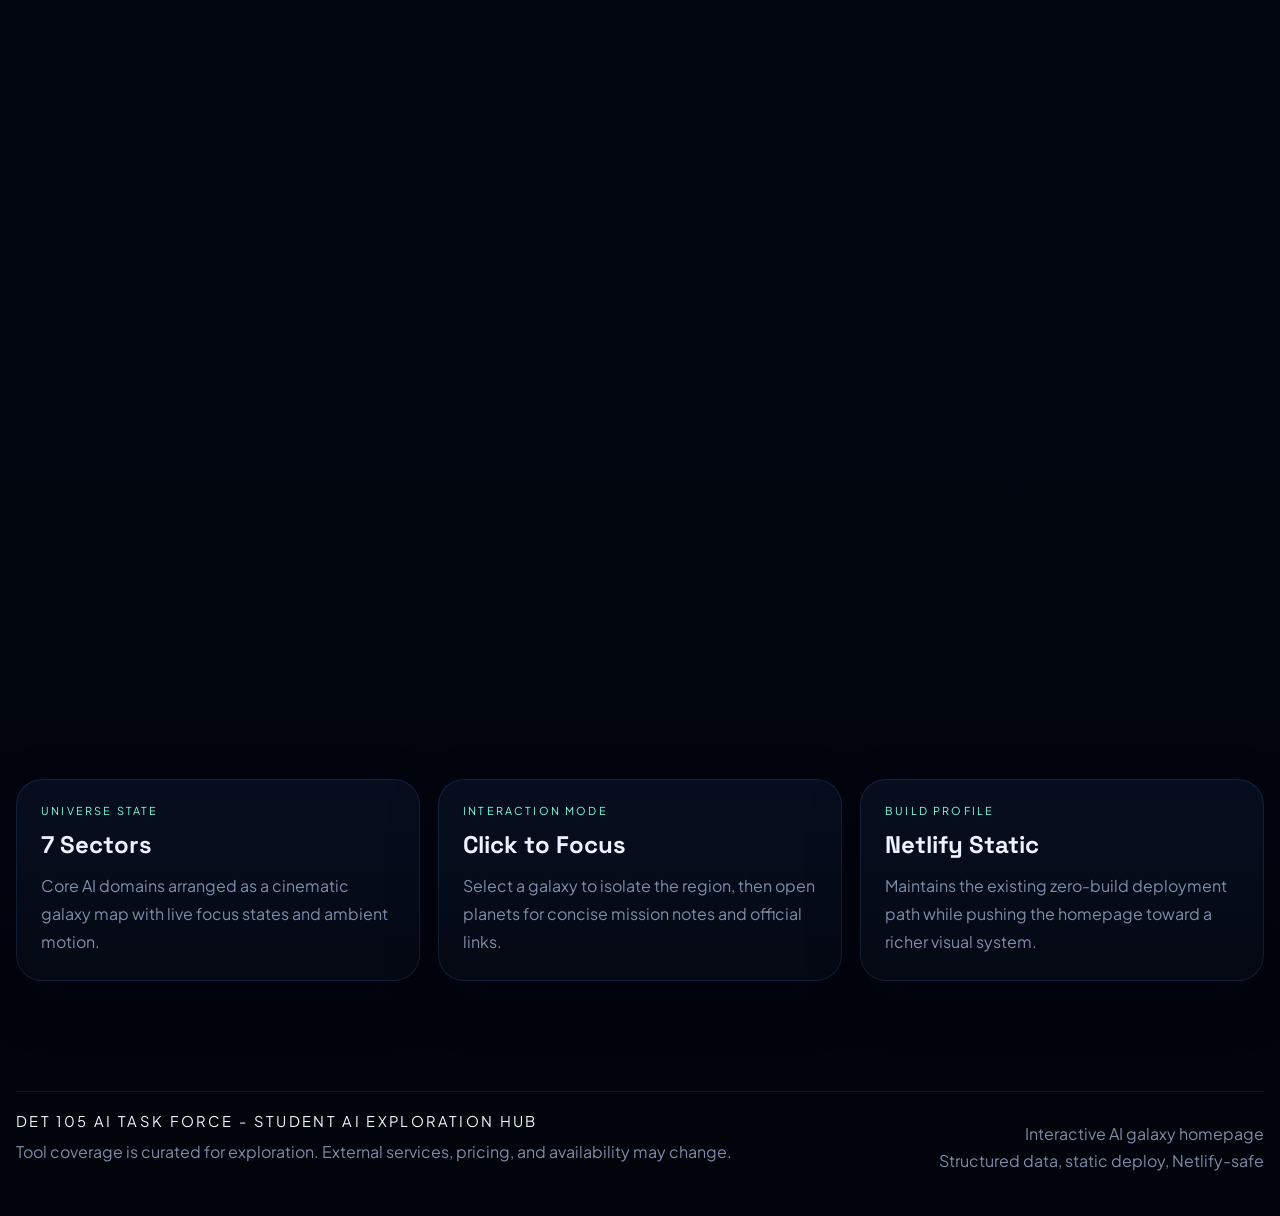
==== commit a34da881: "Create Det 105 AI universe homepage" ====
--- a/index.html
+++ b/index.html
@@ -6,10 +6,10 @@
       name="viewport"
       content="width=device-width, initial-scale=1.0, viewport-fit=cover"
     />
-    <title>Det 105 AI Task Force</title>
+    <title>Det 105 AI Task Force | AI Universe</title>
     <meta
       name="description"
-      content="Det 105 AI Task Force is a polished launch point for students exploring modern AI tools, workflows, and practical resources."
+      content="Det 105 AI Task Force AI Universe is an immersive galaxy-map homepage for exploring major AI sectors, tools, and learning paths."
     />
     <link rel="preconnect" href="https://fonts.googleapis.com" />
     <link rel="preconnect" href="https://fonts.gstatic.com" crossorigin />
@@ -17,8 +17,8 @@
       rel="stylesheet"
       href="https://fonts.googleapis.com/css2?family=Plus+Jakarta+Sans:wght@400;500;600;700;800&family=Space+Grotesk:wght@500;700&display=swap"
     />
-    <link rel="icon" href="assets/AI_TaskForce.png" />
-    <link rel="preload" href="assets/AI_TaskForce.png" as="image" />
+    <link rel="icon" href="assets/det105.png" />
+    <link rel="preload" href="assets/det105.png" as="image" />
     <link rel="stylesheet" href="styles.css" />
     <script type="module" src="scripts/app.js"></script>
   </head>
@@ -27,7 +27,7 @@
     <noscript>
       <main class="noscript-shell">
         <img
-          src="assets/AI_TaskForce.png"
+          src="assets/det105.png"
           alt="Det 105 AI Task Force emblem"
           class="noscript-image"
         />
--- a/styles.css
+++ b/styles.css
@@ -1,34 +1,24 @@
 :root {
   color-scheme: dark;
-  --bg: #020611;
-  --bg-soft: #07101f;
-  --bg-panel: rgba(6, 15, 32, 0.8);
-  --bg-panel-strong: rgba(5, 12, 25, 0.92);
-  --line: rgba(93, 158, 255, 0.16);
-  --line-strong: rgba(111, 186, 255, 0.35);
-  --text: #eef6ff;
-  --text-soft: rgba(223, 234, 255, 0.78);
-  --text-muted: rgba(179, 201, 235, 0.68);
-  --accent: #71b6ff;
-  --accent-strong: #1cc6ff;
-  --accent-deep: #0d4bff;
-  --accent-glow: rgba(28, 198, 255, 0.34);
-  --success: #80ffe1;
-  --shadow-lg: 0 30px 80px rgba(0, 8, 24, 0.62);
-  --shadow-md: 0 20px 50px rgba(0, 8, 24, 0.42);
-  --radius-xl: 32px;
-  --radius-lg: 22px;
-  --radius-md: 16px;
-  --radius-sm: 12px;
-  --page-width: min(1240px, calc(100vw - 40px));
-  --nav-height: 82px;
+  --bg: #01030b;
+  --bg-deep: #020713;
+  --bg-panel: rgba(5, 13, 29, 0.82);
+  --bg-panel-strong: rgba(4, 10, 23, 0.94);
+  --line: rgba(116, 181, 255, 0.12);
+  --line-strong: rgba(149, 210, 255, 0.28);
+  --text: #ecf5ff;
+  --text-soft: rgba(224, 235, 255, 0.8);
+  --text-muted: rgba(176, 198, 233, 0.7);
+  --accent: #74c2ff;
+  --success: #7bffe3;
+  --warning: #ffd57a;
+  --page-width: min(1380px, calc(100vw - 32px));
+  --shadow-lg: 0 34px 90px rgba(0, 6, 20, 0.62);
+  --shadow-md: 0 20px 50px rgba(0, 6, 20, 0.4);
+  --radius-xl: 34px;
+  --radius-lg: 24px;
+  --radius-md: 18px;
   --transition: 180ms ease;
-  --grid: linear-gradient(
-      to right,
-      rgba(67, 122, 214, 0.13) 1px,
-      transparent 1px
-    ),
-    linear-gradient(to bottom, rgba(67, 122, 214, 0.12) 1px, transparent 1px);
 }
 
 *,
@@ -45,14 +35,14 @@
   margin: 0;
   min-width: 320px;
   min-height: 100vh;
+  overflow-x: hidden;
   font-family: "Plus Jakarta Sans", "Segoe UI", sans-serif;
   color: var(--text);
   background:
-    radial-gradient(circle at 18% 18%, rgba(28, 198, 255, 0.16), transparent 22%),
-    radial-gradient(circle at 78% 20%, rgba(13, 75, 255, 0.24), transparent 26%),
-    radial-gradient(circle at 50% 72%, rgba(24, 76, 161, 0.22), transparent 30%),
-    linear-gradient(180deg, #07111d 0%, #030813 52%, #020611 100%);
-  overflow-x: hidden;
+    radial-gradient(circle at 50% 0%, rgba(73, 114, 255, 0.2), transparent 28%),
+    radial-gradient(circle at 15% 20%, rgba(28, 198, 255, 0.12), transparent 22%),
+    radial-gradient(circle at 85% 25%, rgba(102, 77, 255, 0.12), transparent 26%),
+    linear-gradient(180deg, #01030b 0%, #020714 40%, #01040b 100%);
 }
 
 body::before,
@@ -61,26 +51,29 @@
   position: fixed;
   inset: 0;
   pointer-events: none;
-  z-index: -2;
+  z-index: -3;
 }
 
 body::before {
-  background-image: var(--grid);
-  background-size: 64px 64px;
-  opacity: 0.22;
-  mask-image: linear-gradient(180deg, transparent 0%, black 18%, black 78%, transparent 100%);
+  background:
+    linear-gradient(90deg, transparent 0%, rgba(109, 171, 255, 0.05) 50%, transparent 100%),
+    linear-gradient(180deg, transparent 0%, rgba(109, 171, 255, 0.04) 50%, transparent 100%);
+  background-size: 100% 1px, 1px 100%;
+  background-repeat: no-repeat;
+  background-position: center;
+  opacity: 0.8;
 }
 
 body::after {
   background:
-    radial-gradient(circle at 50% 0%, rgba(54, 130, 255, 0.22), transparent 42%),
-    radial-gradient(circle at 100% 40%, rgba(28, 198, 255, 0.1), transparent 30%);
-  z-index: -3;
+    radial-gradient(circle at 50% 50%, rgba(20, 58, 170, 0.12), transparent 38%),
+    radial-gradient(circle at 20% 75%, rgba(0, 157, 255, 0.08), transparent 26%),
+    radial-gradient(circle at 80% 80%, rgba(160, 90, 255, 0.08), transparent 24%);
 }
 
 img {
+  display: block;
   max-width: 100%;
-  display: block;
 }
 
 a {
@@ -88,13 +81,18 @@
   text-decoration: none;
 }
 
+button {
+  font: inherit;
+  color: inherit;
+}
+
 button,
 a {
   -webkit-tap-highlight-color: transparent;
 }
 
-button {
-  font: inherit;
+[hidden] {
+  display: none !important;
 }
 
 .page-shell {
@@ -106,380 +104,113 @@
   margin-inline: auto;
 }
 
-.site-header {
+.minimal-header {
   position: sticky;
   top: 0;
   z-index: 40;
-  border-bottom: 1px solid rgba(110, 160, 255, 0.08);
-  background: rgba(2, 6, 17, 0.7);
+  padding: 18px 0 10px;
   backdrop-filter: blur(18px);
-}
-
-.site-header::after {
-  content: "";
-  position: absolute;
-  inset: auto 0 0;
-  height: 1px;
-  background: linear-gradient(90deg, transparent, rgba(113, 182, 255, 0.32), transparent);
-}
-
-.site-header__inner {
+  background: linear-gradient(180deg, rgba(1, 4, 11, 0.84), rgba(1, 4, 11, 0.24));
+}
+
+.minimal-header__inner {
   width: var(--page-width);
-  min-height: var(--nav-height);
   margin-inline: auto;
+  display: grid;
+  grid-template-columns: minmax(0, 1fr) minmax(280px, 420px);
+  align-items: center;
+  gap: 22px;
+  padding: 14px 22px;
+  border-radius: 999px;
+  border: 1px solid rgba(125, 190, 255, 0.12);
+  background: rgba(4, 10, 23, 0.5);
+  box-shadow: inset 0 1px 0 rgba(255, 255, 255, 0.04);
+}
+
+.minimal-header__brand {
   display: flex;
   align-items: center;
-  justify-content: space-between;
-  gap: 20px;
-}
-
-.brand-mark {
-  display: inline-flex;
-  align-items: center;
-  gap: 14px;
-  font-family: "Space Grotesk", "Plus Jakarta Sans", sans-serif;
-  letter-spacing: 0.18em;
-  text-transform: uppercase;
-  font-size: 0.78rem;
-  font-weight: 700;
-}
-
-.brand-mark__crest {
-  width: 44px;
-  height: 44px;
+  gap: 16px;
+}
+
+.minimal-header__crest {
+  width: 58px;
+  height: 58px;
   border-radius: 50%;
   padding: 6px;
   background:
-    radial-gradient(circle at 30% 30%, rgba(255, 255, 255, 0.32), transparent 26%),
-    linear-gradient(135deg, rgba(10, 36, 76, 0.95), rgba(16, 112, 255, 0.35));
-  border: 1px solid rgba(132, 188, 255, 0.35);
+    radial-gradient(circle at 35% 35%, rgba(255, 255, 255, 0.22), transparent 25%),
+    linear-gradient(180deg, rgba(12, 33, 72, 0.92), rgba(7, 13, 28, 0.92));
+  border: 1px solid rgba(130, 197, 255, 0.26);
   box-shadow:
-    inset 0 0 16px rgba(160, 213, 255, 0.24),
-    0 0 24px rgba(34, 116, 255, 0.24);
-}
-
-.brand-mark__title {
+    inset 0 0 22px rgba(120, 190, 255, 0.15),
+    0 0 24px rgba(30, 99, 255, 0.18);
+}
+
+.minimal-header__crest img {
+  width: 100%;
+  height: 100%;
+  object-fit: contain;
+}
+
+.minimal-header__eyebrow {
+  margin: 0 0 8px;
+  color: var(--success);
+  letter-spacing: 0.22em;
+  text-transform: uppercase;
+  font-size: 0.69rem;
+}
+
+.minimal-header__title {
+  margin: 0;
+  font-family: "Space Grotesk", "Plus Jakarta Sans", sans-serif;
+  font-size: clamp(1.45rem, 3vw, 2.25rem);
+  line-height: 0.95;
+  letter-spacing: -0.05em;
+}
+
+.minimal-header__title span {
+  display: block;
+  margin-top: 6px;
+  color: rgba(213, 231, 255, 0.76);
+  letter-spacing: 0.24em;
+  font-size: 0.82rem;
+  text-transform: uppercase;
+}
+
+.minimal-header__copy {
+  margin: 0;
+  color: var(--text-muted);
+  line-height: 1.65;
+}
+
+.universe-page {
+  padding-bottom: 84px;
+}
+
+.universe-intro {
   display: grid;
-  gap: 3px;
-}
-
-.brand-mark__title strong {
-  font-size: 0.94rem;
-}
-
-.brand-mark__title span {
-  font-size: 0.62rem;
-  color: var(--text-muted);
-}
-
-.top-nav {
-  display: flex;
-  align-items: center;
-  gap: 12px;
-}
-
-.nav-links {
-  display: flex;
-  align-items: center;
-  gap: 8px;
-}
-
-.nav-link,
-.menu-toggle {
-  position: relative;
-  display: inline-flex;
-  align-items: center;
-  justify-content: center;
-  min-height: 44px;
-  padding: 0 16px;
-  border-radius: 999px;
-  color: var(--text-soft);
-  border: 1px solid transparent;
-  background: transparent;
-  transition:
-    color var(--transition),
-    border-color var(--transition),
-    background var(--transition),
-    transform var(--transition);
-  cursor: pointer;
-}
-
-.nav-link:hover,
-.nav-link:focus-visible,
-.menu-toggle:hover,
-.menu-toggle:focus-visible {
-  color: var(--text);
-  border-color: rgba(113, 182, 255, 0.2);
-  background: rgba(10, 21, 44, 0.75);
-}
-
-.menu-wrap {
-  position: relative;
-}
-
-.menu-toggle::after {
-  content: "";
-  width: 10px;
-  height: 10px;
-  margin-left: 10px;
-  border-right: 1.5px solid currentColor;
-  border-bottom: 1.5px solid currentColor;
-  transform: rotate(45deg) translateY(-1px);
-  transition: transform var(--transition);
-}
-
-.menu-wrap.is-open .menu-toggle::after {
-  transform: rotate(-135deg) translateY(-1px);
-}
-
-.cta-link,
-.hero-button {
-  display: inline-flex;
-  align-items: center;
-  justify-content: center;
-  gap: 10px;
-  min-height: 48px;
-  padding: 0 20px;
-  border-radius: 999px;
-  border: 1px solid rgba(123, 184, 255, 0.3);
-  background:
-    linear-gradient(135deg, rgba(13, 75, 255, 0.58), rgba(28, 198, 255, 0.2)),
-    rgba(10, 20, 43, 0.72);
-  box-shadow:
-    inset 0 1px 0 rgba(255, 255, 255, 0.14),
-    0 14px 30px rgba(8, 35, 89, 0.35);
-  color: var(--text);
-  transition:
-    transform var(--transition),
-    box-shadow var(--transition),
-    border-color var(--transition);
-}
-
-.cta-link:hover,
-.cta-link:focus-visible,
-.hero-button:hover,
-.hero-button:focus-visible {
-  transform: translateY(-1px);
-  border-color: rgba(144, 213, 255, 0.52);
-  box-shadow:
-    inset 0 1px 0 rgba(255, 255, 255, 0.18),
-    0 18px 42px rgba(12, 55, 136, 0.42);
-}
-
-.hero-button--ghost {
-  background: rgba(6, 15, 32, 0.68);
-}
-
-.mega-menu {
-  position: absolute;
-  top: calc(100% + 14px);
-  right: 0;
-  width: min(980px, calc(100vw - 24px));
-  padding: 24px;
-  border-radius: 28px;
-  border: 1px solid rgba(123, 184, 255, 0.2);
-  background:
-    linear-gradient(180deg, rgba(7, 18, 38, 0.98), rgba(3, 8, 19, 0.98));
-  box-shadow: var(--shadow-lg);
-  opacity: 0;
-  visibility: hidden;
-  transform: translateY(8px);
-  transition:
-    opacity var(--transition),
-    visibility var(--transition),
-    transform var(--transition);
-}
-
-.menu-wrap.is-open .mega-menu {
-  opacity: 1;
-  visibility: visible;
-  transform: translateY(0);
-}
-
-.mega-menu::before {
-  content: "";
-  position: absolute;
-  inset: 0;
-  border-radius: inherit;
-  padding: 1px;
-  background: linear-gradient(135deg, rgba(127, 190, 255, 0.35), transparent 34%, rgba(28, 198, 255, 0.28));
-  -webkit-mask:
-    linear-gradient(#fff 0 0) content-box,
-    linear-gradient(#fff 0 0);
-  -webkit-mask-composite: xor;
-  mask-composite: exclude;
-}
-
-.mega-menu__header {
-  display: flex;
-  justify-content: space-between;
-  gap: 18px;
-  padding-bottom: 18px;
-  margin-bottom: 22px;
-  border-bottom: 1px solid rgba(118, 179, 255, 0.12);
-}
-
-.mega-menu__eyebrow {
+  grid-template-columns: minmax(0, 1fr) auto;
+  gap: 24px;
+  align-items: end;
+  padding: 36px 0 20px;
+}
+
+.universe-intro__eyebrow {
   display: inline-flex;
   align-items: center;
   gap: 10px;
-  margin-bottom: 10px;
-  color: var(--success);
+  padding: 8px 14px;
+  border-radius: 999px;
+  border: 1px solid rgba(124, 188, 255, 0.16);
+  background: rgba(4, 10, 23, 0.52);
+  color: var(--warning);
   text-transform: uppercase;
-  letter-spacing: 0.24em;
-  font-size: 0.7rem;
-}
-
-.mega-menu__eyebrow::before {
-  content: "";
-  width: 7px;
-  height: 7px;
-  border-radius: 50%;
-  background: currentColor;
-  box-shadow: 0 0 16px currentColor;
-}
-
-.mega-menu__title {
-  margin: 0;
-  font-size: 1.35rem;
-  letter-spacing: -0.03em;
-}
-
-.mega-menu__copy {
-  margin: 10px 0 0;
-  max-width: 540px;
-  color: var(--text-muted);
-  line-height: 1.6;
-}
-
-.mega-menu__hint {
-  align-self: flex-start;
-  padding: 10px 14px;
-  border-radius: 999px;
-  border: 1px solid rgba(120, 180, 255, 0.18);
-  background: rgba(7, 18, 38, 0.8);
-  color: var(--text-muted);
-  white-space: nowrap;
-}
-
-.mega-menu__grid {
-  display: grid;
-  grid-template-columns: repeat(3, minmax(0, 1fr));
-  gap: 16px;
-}
-
-.menu-column {
-  padding: 16px;
-  border-radius: 20px;
-  background: rgba(8, 18, 37, 0.8);
-  border: 1px solid rgba(118, 179, 255, 0.12);
-  box-shadow: inset 0 1px 0 rgba(255, 255, 255, 0.04);
-}
-
-.menu-column__title {
-  margin: 0 0 6px;
-  font-size: 0.98rem;
-}
-
-.menu-column__description {
-  margin: 0 0 14px;
-  color: var(--text-muted);
-  line-height: 1.55;
-  font-size: 0.92rem;
-}
-
-.menu-column__list {
-  margin: 0;
-  padding: 0;
-  list-style: none;
-  display: grid;
-  gap: 10px;
-}
-
-.menu-column__list a {
-  display: flex;
-  justify-content: space-between;
-  gap: 12px;
-  color: var(--text-soft);
-  transition: color var(--transition);
-}
-
-.menu-column__list a::after {
-  content: "↗";
-  color: var(--accent);
-}
-
-.menu-column__list a:hover,
-.menu-column__list a:focus-visible {
-  color: var(--text);
-}
-
-.hero-section {
-  position: relative;
-  padding: 54px 0 84px;
-}
-
-.hero-layout {
-  position: relative;
-  overflow: hidden;
-  border-radius: 40px;
-  min-height: calc(100vh - var(--nav-height) - 36px);
-  padding: clamp(26px, 3vw, 36px);
-  background:
-    radial-gradient(circle at 50% 18%, rgba(15, 87, 255, 0.18), transparent 22%),
-    linear-gradient(180deg, rgba(7, 17, 35, 0.92), rgba(4, 10, 22, 0.96));
-  border: 1px solid rgba(118, 179, 255, 0.12);
-  box-shadow: var(--shadow-lg);
-}
-
-.hero-layout::before,
-.hero-layout::after {
-  content: "";
-  position: absolute;
-  inset: 0;
-  pointer-events: none;
-}
-
-.hero-layout::before {
-  background:
-    linear-gradient(90deg, transparent 0%, rgba(122, 190, 255, 0.08) 50%, transparent 100%),
-    linear-gradient(180deg, transparent 0%, rgba(122, 190, 255, 0.08) 50%, transparent 100%);
-  background-size: 100% 1px, 1px 100%;
-  background-position: center;
-  background-repeat: no-repeat;
-}
-
-.hero-layout::after {
-  background:
-    radial-gradient(circle at 50% 50%, rgba(21, 61, 158, 0.22), transparent 35%),
-    radial-gradient(circle at 15% 80%, rgba(28, 198, 255, 0.08), transparent 26%),
-    radial-gradient(circle at 85% 15%, rgba(28, 198, 255, 0.1), transparent 22%);
-}
-
-.hero-copy {
-  position: relative;
-  z-index: 2;
-  max-width: 760px;
-  margin: 0 auto 26px;
-  text-align: center;
-}
-
-.eyebrow {
-  display: inline-flex;
-  align-items: center;
-  gap: 12px;
-  padding: 8px 14px;
-  margin-bottom: 20px;
-  border-radius: 999px;
-  border: 1px solid rgba(117, 179, 255, 0.18);
-  background: rgba(7, 18, 38, 0.7);
-  color: var(--success);
   letter-spacing: 0.22em;
-  text-transform: uppercase;
-  font-size: 0.72rem;
-}
-
-.eyebrow::before {
+  font-size: 0.68rem;
+}
+
+.universe-intro__eyebrow::before {
   content: "";
   width: 8px;
   height: 8px;
@@ -488,642 +219,754 @@
   box-shadow: 0 0 18px currentColor;
 }
 
-.hero-title {
-  margin: 0;
+.universe-intro h2 {
+  margin: 18px 0 10px;
   font-family: "Space Grotesk", "Plus Jakarta Sans", sans-serif;
-  font-size: clamp(2.75rem, 7.3vw, 5.9rem);
+  font-size: clamp(2.35rem, 5vw, 4.4rem);
   line-height: 0.95;
   letter-spacing: -0.06em;
-  text-transform: uppercase;
-}
-
-.hero-title span {
-  display: block;
-  color: rgba(213, 235, 255, 0.78);
-  font-size: clamp(1rem, 1.9vw, 1.45rem);
-  letter-spacing: 0.28em;
-  margin-top: 16px;
-}
-
-.hero-subtitle {
-  margin: 22px auto 0;
-  max-width: 700px;
-  font-size: clamp(1rem, 1.8vw, 1.25rem);
-  line-height: 1.7;
+}
+
+.universe-intro p {
+  margin: 0;
+  max-width: 760px;
   color: var(--text-soft);
-}
-
-.hero-supporting {
-  margin: 14px auto 0;
-  max-width: 640px;
-  color: var(--text-muted);
-  line-height: 1.75;
-}
-
-.hero-actions {
+  line-height: 1.8;
+}
+
+.universe-intro__actions {
   display: flex;
+  flex-wrap: wrap;
+  gap: 12px;
+}
+
+.universe-button,
+.info-panel__link,
+.info-panel__secondary {
+  display: inline-flex;
+  align-items: center;
   justify-content: center;
-  flex-wrap: wrap;
-  gap: 14px;
-  margin-top: 28px;
-}
-
-.hero-visual-area {
+  min-height: 48px;
+  padding: 0 18px;
+  border-radius: 999px;
+  border: 1px solid rgba(126, 194, 255, 0.22);
+  background:
+    linear-gradient(135deg, rgba(12, 55, 155, 0.64), rgba(13, 190, 255, 0.16)),
+    rgba(5, 12, 27, 0.76);
+  box-shadow:
+    inset 0 1px 0 rgba(255, 255, 255, 0.08),
+    0 14px 30px rgba(2, 10, 30, 0.36);
+  cursor: pointer;
+  transition:
+    transform var(--transition),
+    border-color var(--transition),
+    box-shadow var(--transition),
+    background var(--transition);
+}
+
+.universe-button:hover,
+.universe-button:focus-visible,
+.info-panel__link:hover,
+.info-panel__link:focus-visible,
+.info-panel__secondary:hover,
+.info-panel__secondary:focus-visible {
+  transform: translateY(-2px);
+  border-color: rgba(153, 219, 255, 0.42);
+  box-shadow:
+    inset 0 1px 0 rgba(255, 255, 255, 0.12),
+    0 18px 36px rgba(8, 23, 67, 0.44);
+}
+
+.universe-button--ghost,
+.info-panel__secondary {
+  background: rgba(4, 10, 23, 0.72);
+}
+
+.universe-wrap {
   position: relative;
+  height: 220vh;
+}
+
+.universe-sticky {
+  position: sticky;
+  top: 92px;
+  height: calc(100vh - 108px);
+}
+
+.universe-scene {
+  --pointer-x: 0px;
+  --pointer-y: 0px;
+  --scroll-depth: 0;
+  position: relative;
+  width: var(--page-width);
+  height: 100%;
+  margin-inline: auto;
+  overflow: hidden;
+  border-radius: 40px;
+  border: 1px solid rgba(119, 184, 255, 0.12);
+  background:
+    radial-gradient(circle at 50% 48%, rgba(17, 84, 255, 0.12), transparent 18%),
+    linear-gradient(180deg, rgba(3, 7, 17, 0.98), rgba(2, 5, 12, 0.98));
+  box-shadow: var(--shadow-lg);
+  transform: perspective(1200px) rotateX(calc(var(--scroll-depth) * 1.5deg));
+}
+
+.universe-scene::before {
+  content: "";
+  position: absolute;
+  inset: 0;
+  background:
+    radial-gradient(circle at 50% 52%, rgba(255, 255, 255, 0.03), transparent 8%),
+    radial-gradient(circle at 50% 50%, rgba(18, 118, 255, 0.15), transparent 20%);
+  pointer-events: none;
+}
+
+.star-layer,
+.nebula,
+.cosmic-grid,
+.light-column,
+.cluster-field,
+.command-core,
+.universe-legend,
+.info-panel {
+  position: absolute;
+}
+
+.star-layer {
+  inset: 0;
+  transform: translate3d(calc(var(--pointer-x) * 0.2), calc(var(--pointer-y) * 0.2), 0);
+}
+
+.star-layer--mid {
+  transform: translate3d(calc(var(--pointer-x) * 0.35), calc(var(--pointer-y) * 0.35), 0);
+}
+
+.star-layer--near {
+  transform: translate3d(calc(var(--pointer-x) * 0.55), calc(var(--pointer-y) * 0.55), 0);
+}
+
+.star {
+  position: absolute;
+  top: var(--y);
+  left: var(--x);
+  width: var(--size);
+  height: var(--size);
+  border-radius: 50%;
+  background: rgba(232, 243, 255, var(--alpha));
+  box-shadow:
+    0 0 calc(var(--size) * 6) rgba(135, 199, 255, 0.28),
+    0 0 calc(var(--size) * 12) rgba(135, 199, 255, 0.12);
+  animation: twinkle 7s ease-in-out infinite;
+  animation-delay: var(--delay);
+}
+
+.nebula {
+  filter: blur(38px);
+  opacity: 0.85;
+  mix-blend-mode: screen;
+}
+
+.nebula--north {
+  width: 460px;
+  height: 220px;
+  top: 4%;
+  left: 28%;
+  background: radial-gradient(circle, rgba(111, 157, 255, 0.22), transparent 68%);
+}
+
+.nebula--east {
+  width: 380px;
+  height: 260px;
+  top: 22%;
+  right: 6%;
+  background: radial-gradient(circle, rgba(58, 170, 255, 0.16), transparent 68%);
+}
+
+.nebula--south {
+  width: 420px;
+  height: 240px;
+  bottom: 8%;
+  left: 10%;
+  background: radial-gradient(circle, rgba(116, 95, 255, 0.14), transparent 72%);
+}
+
+.cosmic-grid {
+  inset: 0;
+  background-image:
+    linear-gradient(to right, rgba(91, 147, 255, 0.07) 1px, transparent 1px),
+    linear-gradient(to bottom, rgba(91, 147, 255, 0.06) 1px, transparent 1px);
+  background-size: 88px 88px;
+  opacity: 0.26;
+  mask-image: radial-gradient(circle at 50% 50%, black 0%, black 58%, transparent 90%);
+  transform: translate3d(calc(var(--pointer-x) * -0.12), calc(var(--pointer-y) * -0.12), 0);
+}
+
+.light-column {
+  top: -10%;
+  bottom: -10%;
+  width: 1px;
+  background: linear-gradient(180deg, transparent, rgba(124, 188, 255, 0.18), transparent);
+  filter: blur(0.2px);
+}
+
+.light-column--left {
+  left: 18%;
+}
+
+.light-column--right {
+  right: 18%;
+}
+
+.command-core {
+  top: 50%;
+  left: 50%;
+  z-index: 3;
+  display: grid;
+  justify-items: center;
+  gap: 18px;
+  transform:
+    translate(-50%, -50%)
+    translate3d(calc(var(--pointer-x) * 0.55), calc(var(--pointer-y) * 0.55), 0)
+    scale(calc(1 + var(--scroll-depth) * 0.05));
+}
+
+.command-core__rings {
+  position: absolute;
+  inset: -84px;
   display: grid;
   place-items: center;
-  min-height: 560px;
-  padding: clamp(24px, 4vw, 40px) 0;
-}
-
-.hero-visual-shell {
+}
+
+.command-core__rings span {
+  position: absolute;
+  border-radius: 50%;
+  border: 1px solid rgba(128, 194, 255, 0.16);
+  animation: spin 18s linear infinite;
+}
+
+.command-core__rings span:nth-child(1) {
+  width: 320px;
+  height: 320px;
+}
+
+.command-core__rings span:nth-child(2) {
+  width: 400px;
+  height: 400px;
+  border-style: dashed;
+  animation-direction: reverse;
+  animation-duration: 22s;
+}
+
+.command-core__rings span:nth-child(3) {
+  width: 480px;
+  height: 480px;
+  opacity: 0.5;
+  animation-duration: 28s;
+}
+
+.command-core__shell {
   position: relative;
-  width: min(100%, 900px);
-  aspect-ratio: 1.25 / 1;
-  display: grid;
-  place-items: center;
-  transform: translate3d(var(--parallax-x, 0px), var(--parallax-y, 0px), 0);
-  transition: transform 220ms ease-out;
-}
-
-.hero-beacon {
-  position: absolute;
-  border-radius: 50%;
-  filter: blur(16px);
-  opacity: 0.8;
-}
-
-.hero-beacon--a {
-  width: 180px;
-  height: 180px;
-  left: 10%;
-  top: 26%;
-  background: rgba(28, 198, 255, 0.16);
-}
-
-.hero-beacon--b {
-  width: 220px;
-  height: 220px;
-  right: 14%;
-  bottom: 18%;
-  background: rgba(13, 75, 255, 0.2);
-}
-
-.orbital-grid {
-  position: absolute;
-  inset: 0;
-  border-radius: 50%;
-  background:
-    radial-gradient(circle, rgba(255, 255, 255, 0.05) 1px, transparent 1px),
-    radial-gradient(circle, rgba(255, 255, 255, 0.03) 1px, transparent 1px);
-  background-position:
-    0 0,
-    24px 24px;
-  background-size: 48px 48px;
-  opacity: 0.18;
-  mask-image: radial-gradient(circle, black 0%, black 48%, transparent 72%);
-}
-
-.coin-stage {
-  --orbit-radius: clamp(140px, 23vw, 240px);
-  position: relative;
-  width: min(78vw, 620px);
-  aspect-ratio: 1 / 1;
-  display: grid;
-  place-items: center;
-}
-
-.ring {
-  position: absolute;
-  inset: 50%;
-  border-radius: 50%;
-  transform: translate(-50%, -50%);
-}
-
-.ring {
-  border: 1px solid rgba(120, 179, 255, 0.14);
-  box-shadow: inset 0 0 28px rgba(17, 79, 156, 0.18);
-}
-
-.ring--outer {
-  width: 100%;
-  height: 100%;
-}
-
-.ring--middle {
-  width: 82%;
-  height: 82%;
-}
-
-.ring--inner {
-  width: 63%;
-  height: 63%;
-}
-
-.ring::before {
-  content: "";
-  position: absolute;
-  inset: 10px;
-  border-radius: inherit;
-  border: 1px dashed rgba(130, 196, 255, 0.16);
-  animation: spin-reverse 18s linear infinite;
-}
-
-.energy-nodes {
-  position: absolute;
-  inset: 0;
-}
-
-.energy-node {
-  position: absolute;
-  width: 12px;
-  height: 12px;
-  border-radius: 50%;
-  background: rgba(129, 225, 255, 0.96);
-  box-shadow:
-    0 0 0 8px rgba(42, 130, 255, 0.08),
-    0 0 20px rgba(79, 195, 255, 0.6);
-  animation: pulse-node 3.8s ease-in-out infinite;
-}
-
-.energy-node:nth-child(1) {
-  top: 15%;
-  left: 47%;
-}
-
-.energy-node:nth-child(2) {
-  right: 17%;
-  top: 36%;
-  animation-delay: 0.6s;
-}
-
-.energy-node:nth-child(3) {
-  bottom: 19%;
-  left: 22%;
-  animation-delay: 1.2s;
-}
-
-.coin-emblem {
-  position: relative;
-  width: min(54vw, 350px);
-  aspect-ratio: 1 / 1;
-  transform-style: preserve-3d;
-  animation: coin-spin 16s cubic-bezier(0.4, 0, 0.2, 1) infinite;
-  filter: drop-shadow(0 22px 50px rgba(0, 14, 44, 0.55));
-}
-
-.coin-face,
-.coin-edge {
-  position: absolute;
-  inset: 0;
-  border-radius: 50%;
-}
-
-.coin-face {
-  overflow: hidden;
-  border: 1px solid rgba(160, 214, 255, 0.3);
-  backface-visibility: hidden;
-}
-
-.coin-face::before {
-  content: "";
-  position: absolute;
-  inset: 12px;
-  border-radius: 50%;
-  border: 1px solid rgba(146, 206, 255, 0.2);
-}
-
-.coin-face--front {
-  background:
-    radial-gradient(circle at 34% 20%, rgba(255, 255, 255, 0.18), transparent 24%),
-    radial-gradient(circle at 50% 70%, rgba(0, 102, 255, 0.28), transparent 44%),
-    linear-gradient(180deg, rgba(10, 25, 56, 0.96), rgba(5, 13, 29, 0.96));
-}
-
-.coin-face--front img {
-  width: 100%;
-  height: 100%;
-  object-fit: cover;
-  opacity: 0.98;
-}
-
-.coin-face--front::after {
-  content: "";
-  position: absolute;
-  inset: 0;
-  background:
-    linear-gradient(135deg, rgba(255, 255, 255, 0.18), transparent 24%),
-    linear-gradient(180deg, transparent 44%, rgba(18, 130, 255, 0.16) 100%);
-}
-
-.coin-face--back {
-  transform: rotateY(180deg);
-  display: grid;
-  place-items: center;
-  background:
-    radial-gradient(circle at 50% 50%, rgba(22, 116, 255, 0.2), transparent 36%),
-    linear-gradient(180deg, rgba(5, 14, 31, 0.98), rgba(4, 10, 22, 0.96));
-}
-
-.coin-back-core {
-  width: 78%;
+  width: clamp(170px, 20vw, 240px);
   aspect-ratio: 1 / 1;
   border-radius: 50%;
   display: grid;
   place-items: center;
-  gap: 10px;
-  padding: 28px;
+  background:
+    radial-gradient(circle at 32% 26%, rgba(255, 255, 255, 0.2), transparent 24%),
+    radial-gradient(circle at 50% 50%, rgba(55, 133, 255, 0.25), transparent 44%),
+    linear-gradient(180deg, rgba(6, 17, 37, 0.96), rgba(2, 6, 16, 0.98));
+  border: 1px solid rgba(131, 197, 255, 0.26);
+  box-shadow:
+    inset 0 0 26px rgba(130, 194, 255, 0.15),
+    0 0 0 18px rgba(12, 68, 177, 0.05),
+    0 22px 60px rgba(0, 8, 25, 0.58);
+}
+
+.command-core__shell::before,
+.command-core__shell::after {
+  content: "";
+  position: absolute;
+  inset: 12px;
+  border-radius: 50%;
+  border: 1px solid rgba(143, 209, 255, 0.16);
+}
+
+.command-core__shell::after {
+  inset: 28px;
+  border-style: dashed;
+  animation: spin-reverse 18s linear infinite;
+}
+
+.command-core__logo-wrap {
+  width: 72%;
+  aspect-ratio: 1 / 1;
+  border-radius: 50%;
+  display: grid;
+  place-items: center;
+  padding: 12px;
+  background: rgba(5, 11, 25, 0.75);
+  box-shadow: inset 0 0 18px rgba(255, 255, 255, 0.04);
+}
+
+.command-core__logo {
+  width: 100%;
+  height: 100%;
+  object-fit: contain;
+  filter: drop-shadow(0 0 12px rgba(100, 176, 255, 0.22));
+}
+
+.command-core__text {
   text-align: center;
-  border: 1px solid rgba(134, 195, 255, 0.18);
-  background:
-    radial-gradient(circle at 50% 50%, rgba(18, 130, 255, 0.14), transparent 55%),
-    rgba(6, 15, 31, 0.68);
-  box-shadow: inset 0 0 32px rgba(40, 111, 214, 0.14);
-}
-
-.service-rings {
-  position: absolute;
-  inset: 22%;
-  border-radius: 50%;
-  border: 1px solid rgba(118, 179, 255, 0.18);
-  box-shadow: inset 0 0 18px rgba(28, 198, 255, 0.12);
-}
-
-.service-rings::before,
-.service-rings::after {
-  content: "";
-  position: absolute;
-  inset: 8%;
-  border-radius: 50%;
-  border: 1px dashed rgba(118, 179, 255, 0.18);
-}
-
-.service-rings::after {
-  inset: 22%;
-}
-
-.service-badges {
-  display: flex;
-  align-items: center;
-  justify-content: center;
-  gap: 12px;
-}
-
-.service-pill {
-  padding: 8px 14px;
-  border-radius: 999px;
-  border: 1px solid rgba(126, 190, 255, 0.22);
-  background: rgba(8, 18, 37, 0.72);
-  letter-spacing: 0.18em;
+  max-width: 280px;
+}
+
+.command-core__text p,
+.command-core__text strong,
+.command-core__text span {
+  display: block;
+}
+
+.command-core__text p {
+  margin: 0 0 8px;
+  color: var(--success);
+  letter-spacing: 0.2em;
   text-transform: uppercase;
-  font-size: 0.74rem;
-  color: var(--text-soft);
-}
-
-.coin-back-core strong {
-  display: block;
-  font-size: 1.05rem;
-  letter-spacing: 0.14em;
-  text-transform: uppercase;
-}
-
-.coin-back-core span {
+  font-size: 0.68rem;
+}
+
+.command-core__text strong {
+  font-size: 1.18rem;
+  letter-spacing: 0.04em;
+}
+
+.command-core__text span {
+  margin-top: 8px;
   color: var(--text-muted);
-  line-height: 1.65;
-  font-size: 0.94rem;
-}
-
-.coin-edge {
-  inset: 4%;
-  transform: translateZ(-12px);
-  background:
-    repeating-linear-gradient(
-      90deg,
-      rgba(138, 204, 255, 0.1) 0 6px,
-      rgba(10, 25, 52, 0.9) 6px 10px
-    );
-  border: 1px solid rgba(126, 190, 255, 0.2);
-  filter: blur(0.4px);
-}
-
-.orbit {
-  position: absolute;
+  line-height: 1.6;
+}
+
+.cluster-field {
   inset: 0;
-  animation: spin 22s linear infinite;
-}
-
-.orbit-item {
+  z-index: 2;
+  transform: translate3d(calc(var(--pointer-x) * 0.4), calc(var(--pointer-y) * 0.4), 0)
+    scale(calc(1 + var(--scroll-depth) * 0.06));
+}
+
+.galaxy-cluster {
+  position: absolute;
+  width: var(--cluster-size);
+  aspect-ratio: 1 / 1;
+  left: var(--cluster-x);
+  top: var(--cluster-y);
+  transform:
+    translate(-50%, -50%)
+    scale(1);
+  transition:
+    transform 260ms ease,
+    opacity 260ms ease,
+    filter 260ms ease;
+}
+
+.galaxy-cluster.is-dimmed {
+  opacity: 0.34;
+  filter: saturate(0.8);
+}
+
+.galaxy-cluster.is-active {
+  z-index: 3;
+  transform: translate(-50%, -50%) scale(1.05);
+}
+
+.galaxy-cluster__core {
   position: absolute;
   top: 50%;
   left: 50%;
-  transform:
-    translate(-50%, -50%)
-    rotate(var(--angle))
-    translateY(calc(-1 * var(--orbit-radius)))
-    rotate(calc(-1 * var(--angle)));
-  transform-origin: center;
-}
-
-.orbit-badge {
+  width: clamp(96px, 12vw, 140px);
+  aspect-ratio: 1 / 1;
+  transform: translate(-50%, -50%);
   display: grid;
   place-items: center;
-  width: clamp(62px, 7vw, 84px);
-  aspect-ratio: 1 / 1;
-  padding: 10px;
+  border: 0;
+  background: transparent;
+  cursor: pointer;
+}
+
+.galaxy-cluster__aura,
+.galaxy-cluster__pulse,
+.galaxy-cluster__halo {
+  position: absolute;
   border-radius: 50%;
-  border: 1px solid rgba(141, 204, 255, 0.22);
+  inset: 0;
+}
+
+.galaxy-cluster__aura {
+  background: radial-gradient(circle, var(--cluster-accent-soft), transparent 68%);
+  filter: blur(22px);
+}
+
+.galaxy-cluster__pulse {
+  inset: -8%;
+  border: 1px solid color-mix(in srgb, var(--cluster-accent) 40%, transparent);
+  animation: pulse-ring 4s ease-in-out infinite;
+}
+
+.galaxy-cluster__halo {
+  inset: -26%;
+  border: 1px dashed color-mix(in srgb, var(--cluster-accent) 28%, transparent);
+  animation: spin 24s linear infinite;
+}
+
+.galaxy-cluster__core::before {
+  content: "";
+  position: absolute;
+  inset: 20%;
+  border-radius: 50%;
   background:
-    radial-gradient(circle at 30% 24%, rgba(255, 255, 255, 0.18), transparent 18%),
-    linear-gradient(180deg, rgba(9, 19, 37, 0.92), rgba(5, 11, 24, 0.98));
+    radial-gradient(circle at 30% 28%, rgba(255, 255, 255, 0.26), transparent 24%),
+    radial-gradient(circle at 55% 58%, color-mix(in srgb, var(--cluster-accent) 54%, transparent), transparent 50%),
+    linear-gradient(180deg, rgba(7, 18, 40, 0.96), rgba(2, 6, 16, 0.98));
+  border: 1px solid color-mix(in srgb, var(--cluster-accent) 34%, transparent);
   box-shadow:
-    inset 0 1px 0 rgba(255, 255, 255, 0.08),
-    0 14px 34px rgba(2, 8, 25, 0.54),
-    0 0 28px rgba(28, 198, 255, 0.12);
+    inset 0 0 16px color-mix(in srgb, var(--cluster-accent) 18%, transparent),
+    0 0 42px color-mix(in srgb, var(--cluster-accent) 16%, transparent);
+}
+
+.galaxy-cluster__label {
+  position: absolute;
+  bottom: -40px;
+  left: 50%;
+  width: max-content;
+  transform: translateX(-50%);
+  text-align: center;
+}
+
+.galaxy-cluster__label strong,
+.galaxy-cluster__label span {
+  display: block;
+}
+
+.galaxy-cluster__label strong {
+  font-size: 0.98rem;
+  letter-spacing: 0.02em;
+}
+
+.galaxy-cluster__label span {
+  margin-top: 4px;
+  color: var(--text-muted);
+  font-size: 0.8rem;
+}
+
+.galaxy-cluster__system {
+  position: absolute;
+  inset: 0;
+}
+
+.planet-node {
+  position: absolute;
+  top: var(--planet-y);
+  left: var(--planet-x);
+  width: max-content;
+  transform: translate(-50%, -50%);
+  border: 0;
+  background: transparent;
+  cursor: pointer;
+  text-align: center;
+  transition:
+    transform var(--transition),
+    opacity var(--transition);
+}
+
+.planet-node.is-muted {
+  opacity: 0.38;
+}
+
+.planet-node.is-active {
+  transform: translate(-50%, -50%) scale(1.08);
+}
+
+.planet-node:hover,
+.planet-node:focus-visible {
+  transform: translate(-50%, -50%) scale(1.06);
+}
+
+.planet-node__trace {
+  position: absolute;
+  top: 50%;
+  left: 50%;
+  width: calc(var(--trace-length) * 1%);
+  height: 1px;
+  transform-origin: left center;
+  transform: rotate(var(--trace-angle));
+  background: linear-gradient(90deg, color-mix(in srgb, var(--cluster-accent) 50%, transparent), transparent 100%);
+  opacity: 0.5;
+}
+
+.planet-node__body {
+  position: relative;
+  z-index: 1;
+  display: block;
+  border-radius: 50%;
+  background:
+    radial-gradient(circle at 30% 28%, rgba(255, 255, 255, 0.3), transparent 26%),
+    linear-gradient(180deg, color-mix(in srgb, var(--cluster-accent) 52%, #0f2444), rgba(3, 8, 19, 0.98));
+  border: 1px solid color-mix(in srgb, var(--cluster-accent) 32%, transparent);
+  box-shadow:
+    0 0 24px color-mix(in srgb, var(--cluster-accent) 16%, transparent),
+    inset 0 0 14px rgba(255, 255, 255, 0.06);
+}
+
+.planet-node--lg .planet-node__body {
+  width: 26px;
+  height: 26px;
+}
+
+.planet-node--md .planet-node__body {
+  width: 20px;
+  height: 20px;
+}
+
+.planet-node--sm .planet-node__body {
+  width: 14px;
+  height: 14px;
+}
+
+.planet-node__label {
+  display: grid;
+  gap: 2px;
+  margin-top: 10px;
+}
+
+.planet-node__label strong {
+  font-size: 0.78rem;
+}
+
+.planet-node__label span {
+  color: var(--text-muted);
+  font-size: 0.69rem;
+  letter-spacing: 0.06em;
+  text-transform: uppercase;
+}
+
+.universe-legend {
+  left: 24px;
+  right: 24px;
+  bottom: 20px;
+  z-index: 5;
+  display: flex;
+  gap: 12px;
+  overflow-x: auto;
+  padding-bottom: 4px;
+}
+
+.legend-chip {
+  display: inline-grid;
+  grid-template-columns: 10px auto auto;
+  align-items: center;
+  gap: 12px;
+  min-width: max-content;
+  padding: 12px 14px;
+  border-radius: 20px;
+  border: 1px solid rgba(121, 186, 255, 0.12);
+  background: rgba(5, 12, 27, 0.74);
+  box-shadow: var(--shadow-md);
+  cursor: pointer;
   transition:
     transform var(--transition),
     border-color var(--transition),
-    box-shadow var(--transition);
-}
-
-.orbit-badge:hover,
-.orbit-badge:focus-visible {
-  transform: translateY(-3px) scale(1.03);
-  border-color: rgba(162, 220, 255, 0.52);
-  box-shadow:
-    inset 0 1px 0 rgba(255, 255, 255, 0.12),
-    0 18px 34px rgba(2, 8, 25, 0.58),
-    0 0 34px rgba(28, 198, 255, 0.22);
-}
-
-.orbit-badge img {
-  width: 100%;
-  height: 100%;
-  object-fit: contain;
-  filter: drop-shadow(0 0 16px rgba(116, 193, 255, 0.2));
-}
-
-.hero-signals {
-  position: relative;
-  z-index: 2;
-  display: grid;
-  grid-template-columns: repeat(3, minmax(0, 1fr));
-  gap: 16px;
+    background var(--transition);
+}
+
+.legend-chip:hover,
+.legend-chip:focus-visible,
+.legend-chip.is-active {
+  transform: translateY(-2px);
+  border-color: rgba(148, 213, 255, 0.36);
+  background: rgba(7, 16, 34, 0.9);
+}
+
+.legend-chip__swatch {
+  width: 10px;
+  height: 10px;
+  border-radius: 50%;
+  background: var(--swatch);
+  box-shadow: 0 0 18px var(--swatch);
+}
+
+.legend-chip__title {
+  font-weight: 600;
+}
+
+.legend-chip__count {
+  color: var(--text-muted);
+  font-size: 0.78rem;
+}
+
+.info-panel {
+  top: 26px;
+  right: 26px;
+  z-index: 6;
+  width: min(390px, calc(100% - 52px));
+  padding: 22px;
+  border-radius: 28px;
+  border: 1px solid rgba(121, 186, 255, 0.12);
+  background:
+    linear-gradient(180deg, rgba(8, 19, 40, 0.92), rgba(4, 10, 23, 0.96));
+  box-shadow: var(--shadow-lg);
+  backdrop-filter: blur(14px);
+}
+
+.info-panel::before {
+  content: "";
+  position: absolute;
+  inset: 0;
+  border-radius: inherit;
+  padding: 1px;
+  background: linear-gradient(135deg, color-mix(in srgb, var(--panel-accent, var(--accent)) 44%, transparent), transparent 30%, rgba(255, 255, 255, 0.08));
+  -webkit-mask:
+    linear-gradient(#fff 0 0) content-box,
+    linear-gradient(#fff 0 0);
+  -webkit-mask-composite: xor;
+  mask-composite: exclude;
+  pointer-events: none;
+}
+
+.info-panel__close {
+  border: 0;
+  background: transparent;
+  color: var(--text-muted);
+  cursor: pointer;
+  padding: 0;
+  margin-left: auto;
+  display: block;
+}
+
+.info-panel__eyebrow {
+  margin-top: 10px;
+  color: color-mix(in srgb, var(--panel-accent, var(--accent)) 78%, white 12%);
+  letter-spacing: 0.2em;
+  text-transform: uppercase;
+  font-size: 0.68rem;
+}
+
+.info-panel__title {
+  margin: 12px 0 6px;
+  font-family: "Space Grotesk", "Plus Jakarta Sans", sans-serif;
+  font-size: 2rem;
+  line-height: 0.98;
+}
+
+.info-panel__subtitle {
+  margin: 0;
+  color: var(--text-soft);
+  font-weight: 600;
+}
+
+.info-panel__description {
+  margin: 16px 0 0;
+  color: var(--text-soft);
+  line-height: 1.75;
+}
+
+.info-panel__callout {
   margin-top: 18px;
-}
-
-.signal-card {
-  padding: 18px 20px;
-  border-radius: 22px;
-  border: 1px solid rgba(118, 179, 255, 0.12);
-  background: rgba(8, 18, 37, 0.76);
-  box-shadow: var(--shadow-md);
-}
-
-.signal-card__label {
-  margin: 0 0 8px;
-  color: var(--accent);
+  padding: 16px;
+  border-radius: 20px;
+  background: rgba(7, 16, 34, 0.82);
+  border: 1px solid rgba(120, 183, 255, 0.1);
+}
+
+.info-panel__callout span {
+  display: block;
+  color: var(--success);
   letter-spacing: 0.18em;
   text-transform: uppercase;
-  font-size: 0.72rem;
-}
-
-.signal-card__text {
-  margin: 0;
+  font-size: 0.68rem;
+}
+
+.info-panel__callout p {
+  margin: 10px 0 0;
   color: var(--text-soft);
-  line-height: 1.65;
-}
-
-.tools-section {
-  padding: 0 0 96px;
-}
-
-.tools-shell {
-  position: relative;
-  padding: clamp(24px, 3vw, 34px);
-  border-radius: 34px;
-  background:
-    linear-gradient(180deg, rgba(7, 17, 35, 0.92), rgba(3, 9, 20, 0.96));
-  border: 1px solid rgba(118, 179, 255, 0.12);
-  box-shadow: var(--shadow-lg);
-}
-
-.section-heading {
-  display: flex;
-  justify-content: space-between;
-  align-items: end;
-  gap: 20px;
-  margin-bottom: 28px;
-}
-
-.section-heading h2 {
-  margin: 0;
-  font-family: "Space Grotesk", "Plus Jakarta Sans", sans-serif;
-  font-size: clamp(2rem, 4vw, 3rem);
-  letter-spacing: -0.04em;
-}
-
-.section-heading p {
-  max-width: 620px;
-  margin: 12px 0 0;
-  color: var(--text-muted);
   line-height: 1.7;
 }
 
-.section-kicker {
-  display: inline-block;
-  margin-bottom: 10px;
-  color: var(--success);
-  text-transform: uppercase;
-  letter-spacing: 0.22em;
-  font-size: 0.72rem;
-}
-
-.section-badge {
-  min-width: 120px;
-  padding: 14px 16px;
-  border-radius: 20px;
-  text-align: center;
-  border: 1px solid rgba(119, 181, 255, 0.16);
-  background: rgba(8, 18, 37, 0.75);
-  color: var(--text-muted);
-}
-
-.section-badge strong {
-  display: block;
-  font-size: 1.7rem;
-  color: var(--text);
-}
-
-.category-tabs {
+.info-panel__actions {
   display: flex;
   flex-wrap: wrap;
   gap: 12px;
-  margin-bottom: 22px;
-}
-
-.category-tab {
-  min-height: 46px;
-  padding: 0 18px;
-  border-radius: 999px;
-  border: 1px solid rgba(118, 179, 255, 0.14);
-  background: rgba(6, 14, 30, 0.78);
-  color: var(--text-soft);
-  cursor: pointer;
-  transition:
-    background var(--transition),
-    border-color var(--transition),
-    color var(--transition),
-    transform var(--transition);
-}
-
-.category-tab:hover,
-.category-tab:focus-visible {
-  color: var(--text);
-  border-color: rgba(143, 207, 255, 0.3);
-  background: rgba(9, 20, 42, 0.9);
-}
-
-.category-tab.is-active {
-  color: var(--text);
-  background:
-    linear-gradient(135deg, rgba(13, 75, 255, 0.48), rgba(28, 198, 255, 0.14)),
-    rgba(8, 18, 37, 0.86);
-  border-color: rgba(144, 213, 255, 0.42);
-}
-
-.tools-panel {
-  display: grid;
-  gap: 22px;
-}
-
-.tools-panel__heading {
-  display: flex;
-  align-items: end;
-  justify-content: space-between;
-  gap: 18px;
-}
-
-.tools-panel__heading h3 {
-  margin: 0;
-  font-size: 1.4rem;
-}
-
-.tools-panel__heading p {
-  margin: 8px 0 0;
-  max-width: 620px;
-  color: var(--text-muted);
-  line-height: 1.65;
-}
-
-.tools-grid {
+  margin-top: 18px;
+}
+
+.info-panel__link::after {
+  content: "↗";
+  margin-left: 10px;
+}
+
+.command-deck {
   display: grid;
   grid-template-columns: repeat(3, minmax(0, 1fr));
   gap: 18px;
-}
-
-.tool-card {
-  position: relative;
-  display: flex;
-  flex-direction: column;
-  gap: 14px;
-  min-height: 244px;
-  padding: 22px;
-  border-radius: 24px;
-  border: 1px solid rgba(118, 179, 255, 0.12);
+  margin-top: 28px;
+}
+
+.command-card {
+  padding: 24px;
+  border-radius: 26px;
+  border: 1px solid rgba(117, 182, 255, 0.12);
   background:
-    linear-gradient(180deg, rgba(9, 19, 38, 0.92), rgba(5, 11, 24, 0.96));
+    linear-gradient(180deg, rgba(7, 16, 34, 0.88), rgba(4, 9, 20, 0.96));
   box-shadow: var(--shadow-md);
-  overflow: hidden;
-  transition:
-    transform var(--transition),
-    border-color var(--transition),
-    box-shadow var(--transition);
-}
-
-.tool-card::before {
-  content: "";
-  position: absolute;
-  inset: 0 auto auto 0;
-  width: 100%;
-  height: 3px;
-  background: linear-gradient(90deg, rgba(28, 198, 255, 0.06), rgba(113, 182, 255, 0.9), rgba(13, 75, 255, 0.24));
-}
-
-.tool-card__tag {
-  align-self: flex-start;
-  padding: 7px 12px;
-  border-radius: 999px;
-  background: rgba(10, 20, 43, 0.86);
-  border: 1px solid rgba(118, 179, 255, 0.14);
-  color: var(--accent);
-  font-size: 0.72rem;
-  letter-spacing: 0.16em;
+}
+
+.command-card__label {
+  display: block;
+  margin-bottom: 12px;
+  color: var(--success);
+  letter-spacing: 0.2em;
   text-transform: uppercase;
-}
-
-.tool-card__title {
-  margin: 0;
-  font-size: 1.22rem;
-}
-
-.tool-card__description {
-  margin: 0;
-  color: var(--text-soft);
-  line-height: 1.72;
-}
-
-.tool-card__link {
-  margin-top: auto;
-  display: inline-flex;
-  align-items: center;
-  gap: 10px;
-  color: var(--accent);
-  font-weight: 600;
-}
-
-.tool-card__link::after {
-  content: "↗";
-}
-
-.tool-card:hover,
-.tool-card:focus-within {
-  transform: translateY(-4px);
-  border-color: rgba(144, 213, 255, 0.32);
-  box-shadow:
-    0 24px 48px rgba(0, 8, 24, 0.46),
-    0 0 28px rgba(28, 198, 255, 0.08);
+  font-size: 0.68rem;
+}
+
+.command-card strong {
+  display: block;
+  font-size: 1.5rem;
+  font-family: "Space Grotesk", "Plus Jakarta Sans", sans-serif;
+}
+
+.command-card p {
+  margin: 12px 0 0;
+  color: var(--text-muted);
+  line-height: 1.75;
 }
 
 .site-footer {
-  padding: 0 0 42px;
+  padding: 26px 0 42px;
 }
 
 .site-footer__inner {
   width: var(--page-width);
   margin-inline: auto;
+  padding-top: 20px;
   display: flex;
-  align-items: center;
   justify-content: space-between;
-  gap: 18px;
-  padding-top: 18px;
-  border-top: 1px solid rgba(113, 182, 255, 0.12);
+  gap: 20px;
+  border-top: 1px solid rgba(121, 186, 255, 0.12);
 }
 
 .site-footer__title {
   margin: 0;
-  font-size: 0.95rem;
+  font-size: 0.92rem;
   letter-spacing: 0.16em;
   text-transform: uppercase;
 }
 
-.site-footer__copy {
-  margin: 6px 0 0;
+.site-footer__copy,
+.site-footer__meta {
+  margin: 8px 0 0;
   color: var(--text-muted);
   line-height: 1.7;
 }
 
 .site-footer__meta {
-  color: var(--text-muted);
   text-align: right;
 }
 
@@ -1133,10 +976,10 @@
 
 [data-reveal] {
   opacity: 0;
-  transform: translateY(18px);
+  transform: translateY(16px);
   transition:
-    opacity 480ms ease,
-    transform 480ms ease;
+    opacity 520ms ease,
+    transform 520ms ease;
 }
 
 [data-reveal].is-visible {
@@ -1149,42 +992,34 @@
   display: grid;
   place-items: center;
   gap: 20px;
-  padding: 30px;
-  background: linear-gradient(180deg, #07111d 0%, #020611 100%);
+  padding: 32px;
+  background: linear-gradient(180deg, #050b18, #01040b);
 }
 
 .noscript-image {
-  width: min(720px, 100%);
-  border-radius: 24px;
-  border: 1px solid rgba(118, 179, 255, 0.16);
+  width: min(540px, 100%);
+  border-radius: 28px;
+  border: 1px solid rgba(126, 193, 255, 0.18);
   box-shadow: var(--shadow-lg);
 }
 
 .noscript-copy {
   margin: 0;
+  max-width: 540px;
+  text-align: center;
   color: var(--text-soft);
-  text-align: center;
-}
-
-@keyframes coin-spin {
-  0% {
-    transform: rotateX(10deg) rotateY(0deg);
-  }
-
-  45% {
-    transform: rotateX(-8deg) rotateY(172deg);
+}
+
+@keyframes twinkle {
+  0%,
+  100% {
+    opacity: 0.35;
+    transform: scale(0.86);
   }
 
   50% {
-    transform: rotateX(-8deg) rotateY(180deg);
-  }
-
-  95% {
-    transform: rotateX(10deg) rotateY(352deg);
-  }
-
-  100% {
-    transform: rotateX(10deg) rotateY(360deg);
+    opacity: 1;
+    transform: scale(1.15);
   }
 }
 
@@ -1208,125 +1043,189 @@
   }
 }
 
-@keyframes pulse-node {
+@keyframes pulse-ring {
   0%,
   100% {
-    transform: scale(0.88);
-    opacity: 0.68;
+    transform: scale(0.96);
+    opacity: 0.48;
   }
 
   50% {
-    transform: scale(1.1);
+    transform: scale(1.08);
+    opacity: 0.9;
+  }
+}
+
+@media (max-width: 1180px) {
+  .minimal-header__inner,
+  .universe-intro,
+  .site-footer__inner {
+    grid-template-columns: 1fr;
+    flex-direction: column;
+    align-items: start;
+  }
+
+  .universe-wrap {
+    height: 180vh;
+  }
+
+  .universe-sticky {
+    top: 104px;
+    height: calc(100vh - 120px);
+  }
+
+  .info-panel {
+    width: min(350px, calc(100% - 42px));
+  }
+
+  .command-deck {
+    grid-template-columns: 1fr;
+  }
+}
+
+@media (max-width: 900px) {
+  :root {
+    --page-width: min(100vw - 20px, 100%);
+  }
+
+  .minimal-header {
+    position: relative;
+    padding-bottom: 0;
+  }
+
+  .minimal-header__inner {
+    border-radius: 28px;
+  }
+
+  .universe-wrap {
+    height: auto;
+  }
+
+  .universe-sticky {
+    position: relative;
+    top: auto;
+    height: auto;
+  }
+
+  .universe-scene {
+    min-height: 1580px;
+    padding-top: 24px;
+  }
+
+  .command-core {
+    top: 220px;
+    transform: translate(-50%, -50%);
+  }
+
+  .cluster-field {
+    position: absolute;
+    inset: 380px 18px 260px;
+    display: grid;
+    align-content: start;
+    gap: 24px;
+    transform: none;
+  }
+
+  .galaxy-cluster,
+  .galaxy-cluster.is-active,
+  .galaxy-cluster.is-dimmed {
+    position: relative;
+    left: auto;
+    top: auto;
+    width: auto;
+    min-height: 270px;
+    transform: none;
     opacity: 1;
-  }
-}
-
-@media (max-width: 1080px) {
-  .site-header__inner {
-    min-height: 74px;
-  }
-
-  .nav-links .nav-link:not(.nav-link--primary),
-  .top-nav > .cta-link {
-    display: none;
-  }
-
-  .mega-menu {
-    width: min(860px, calc(100vw - 24px));
-  }
-
-  .mega-menu__grid,
-  .tools-grid,
-  .hero-signals {
-    grid-template-columns: repeat(2, minmax(0, 1fr));
-  }
-
-  .section-heading,
-  .tools-panel__heading,
-  .site-footer__inner {
-    align-items: start;
-    flex-direction: column;
-  }
-}
-
-@media (max-width: 760px) {
-  :root {
-    --page-width: min(100vw - 24px, 100%);
-    --nav-height: 74px;
-  }
-
-  .site-header__inner {
-    gap: 10px;
-  }
-
-  .brand-mark__title span,
-  .section-badge,
-  .mega-menu__hint {
-    display: none;
-  }
-
-  .top-nav {
-    gap: 8px;
-  }
-
-  .nav-link--primary {
-    display: none;
-  }
-
-  .mega-menu {
-    right: -8px;
-    left: -8px;
+    filter: none;
+  }
+
+  .galaxy-cluster__core {
+    width: 120px;
+  }
+
+  .galaxy-cluster__label {
+    bottom: -32px;
+  }
+
+  .planet-node__label strong {
+    font-size: 0.72rem;
+  }
+
+  .info-panel {
+    left: 18px;
+    right: 18px;
+    top: auto;
+    bottom: 112px;
     width: auto;
-    padding: 18px;
-  }
-
-  .mega-menu__header,
-  .mega-menu__grid,
-  .hero-signals,
-  .tools-grid {
-    grid-template-columns: 1fr;
-  }
-
-  .hero-layout {
-    min-height: auto;
-    padding: 22px 18px 24px;
-    border-radius: 28px;
-  }
-
-  .hero-copy {
-    margin-bottom: 18px;
-  }
-
-  .hero-visual-area {
-    min-height: 390px;
-    padding: 8px 0 14px;
-  }
-
-  .coin-stage {
-    --orbit-radius: clamp(112px, 32vw, 165px);
-    width: min(92vw, 420px);
-  }
-
-  .coin-emblem {
-    width: min(54vw, 270px);
-  }
-
-  .orbit-badge {
-    width: 62px;
-  }
-
-  .category-tabs {
-    overflow-x: auto;
-    flex-wrap: nowrap;
-    padding-bottom: 4px;
-  }
-
-  .category-tab {
-    white-space: nowrap;
+  }
+
+  .universe-legend {
+    left: 18px;
+    right: 18px;
+    bottom: 18px;
   }
 
   .site-footer__meta {
     text-align: left;
+  }
+}
+
+@media (max-width: 640px) {
+  .minimal-header__inner {
+    padding: 18px;
+  }
+
+  .minimal-header__brand {
+    align-items: start;
+  }
+
+  .minimal-header__copy {
+    font-size: 0.94rem;
+  }
+
+  .universe-intro {
+    padding-top: 24px;
+  }
+
+  .universe-intro h2 {
+    font-size: 2.4rem;
+  }
+
+  .universe-scene {
+    min-height: 1740px;
+  }
+
+  .command-core__rings span:nth-child(1) {
+    width: 250px;
+    height: 250px;
+  }
+
+  .command-core__rings span:nth-child(2) {
+    width: 320px;
+    height: 320px;
+  }
+
+  .command-core__rings span:nth-child(3) {
+    width: 380px;
+    height: 380px;
+  }
+
+  .info-panel {
+    bottom: 108px;
+    padding: 18px;
+    border-radius: 24px;
+  }
+
+  .info-panel__title {
+    font-size: 1.6rem;
+  }
+
+  .legend-chip {
+    grid-template-columns: 10px auto;
+  }
+
+  .legend-chip__count {
+    display: none;
   }
 }
 
@@ -1348,4 +1247,10 @@
     opacity: 1;
     transform: none;
   }
-}
+
+  .star-layer,
+  .cluster-field,
+  .command-core {
+    transform: none !important;
+  }
+}
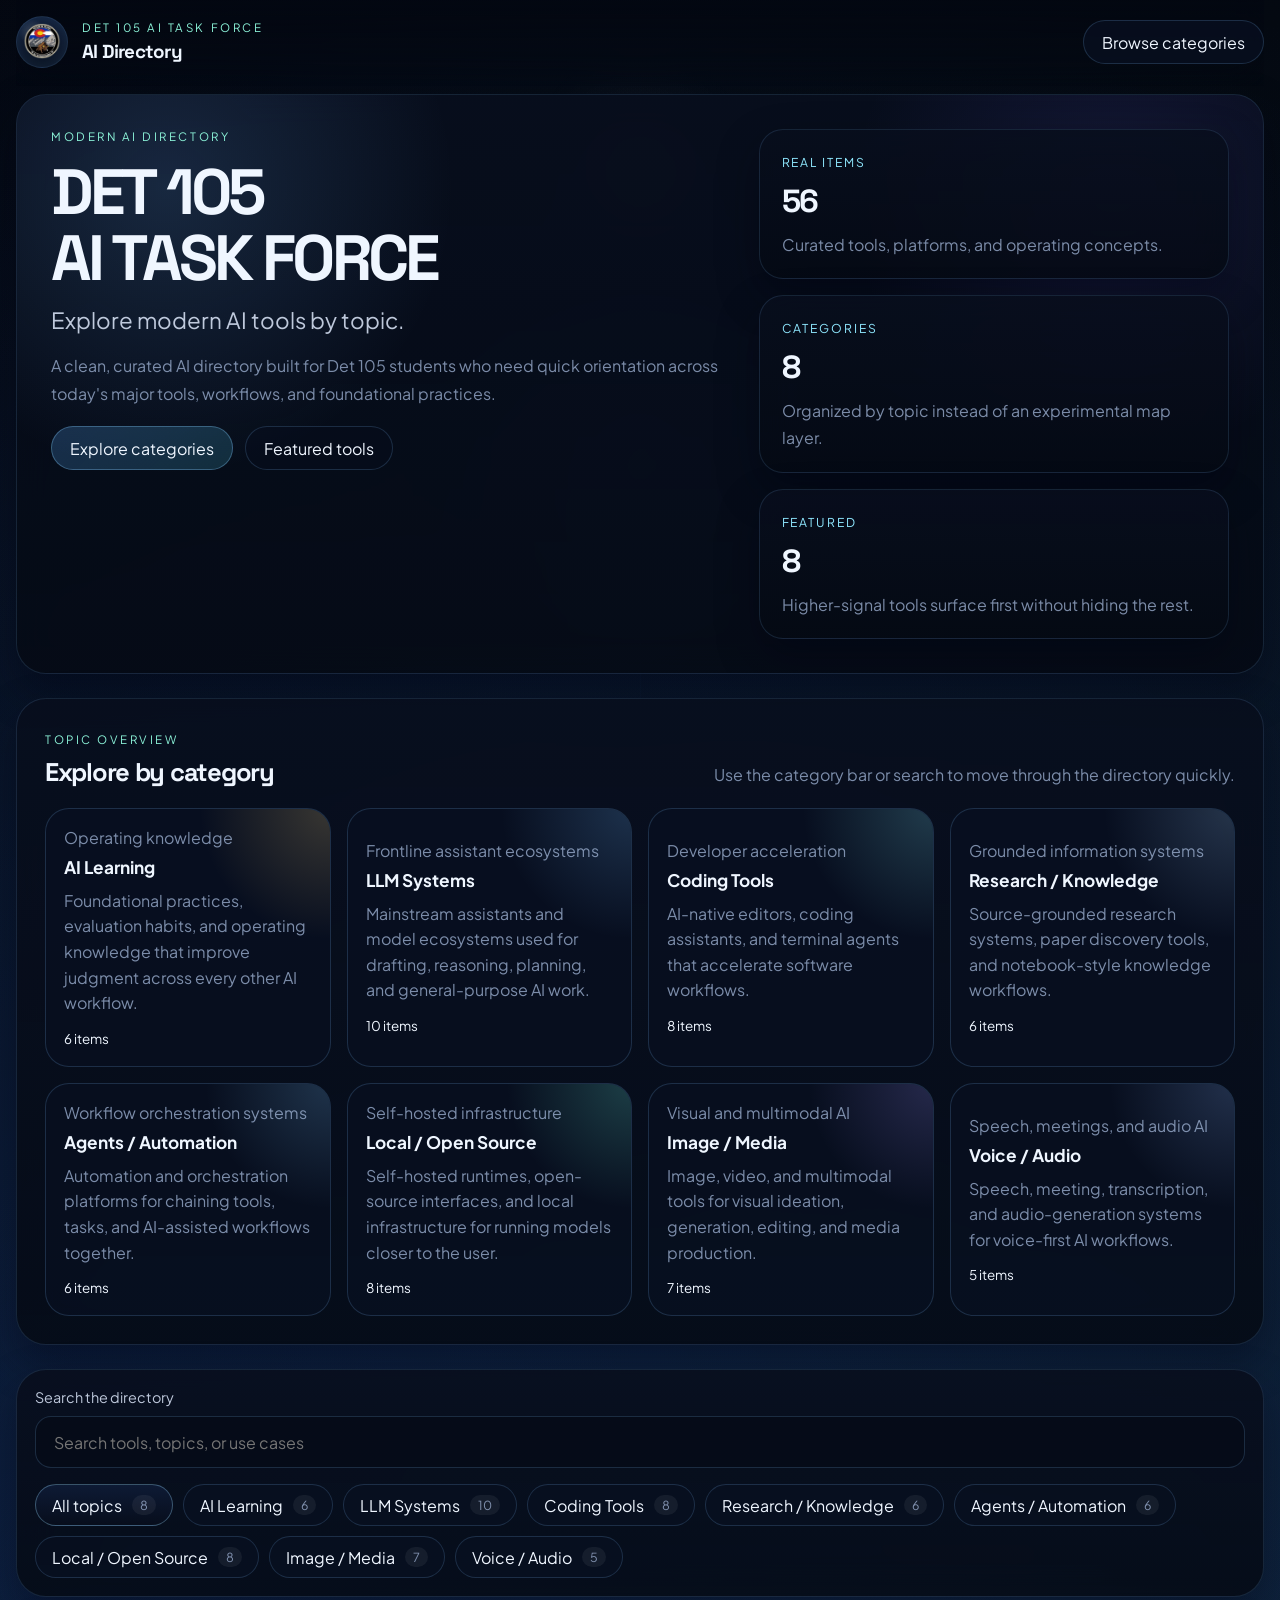
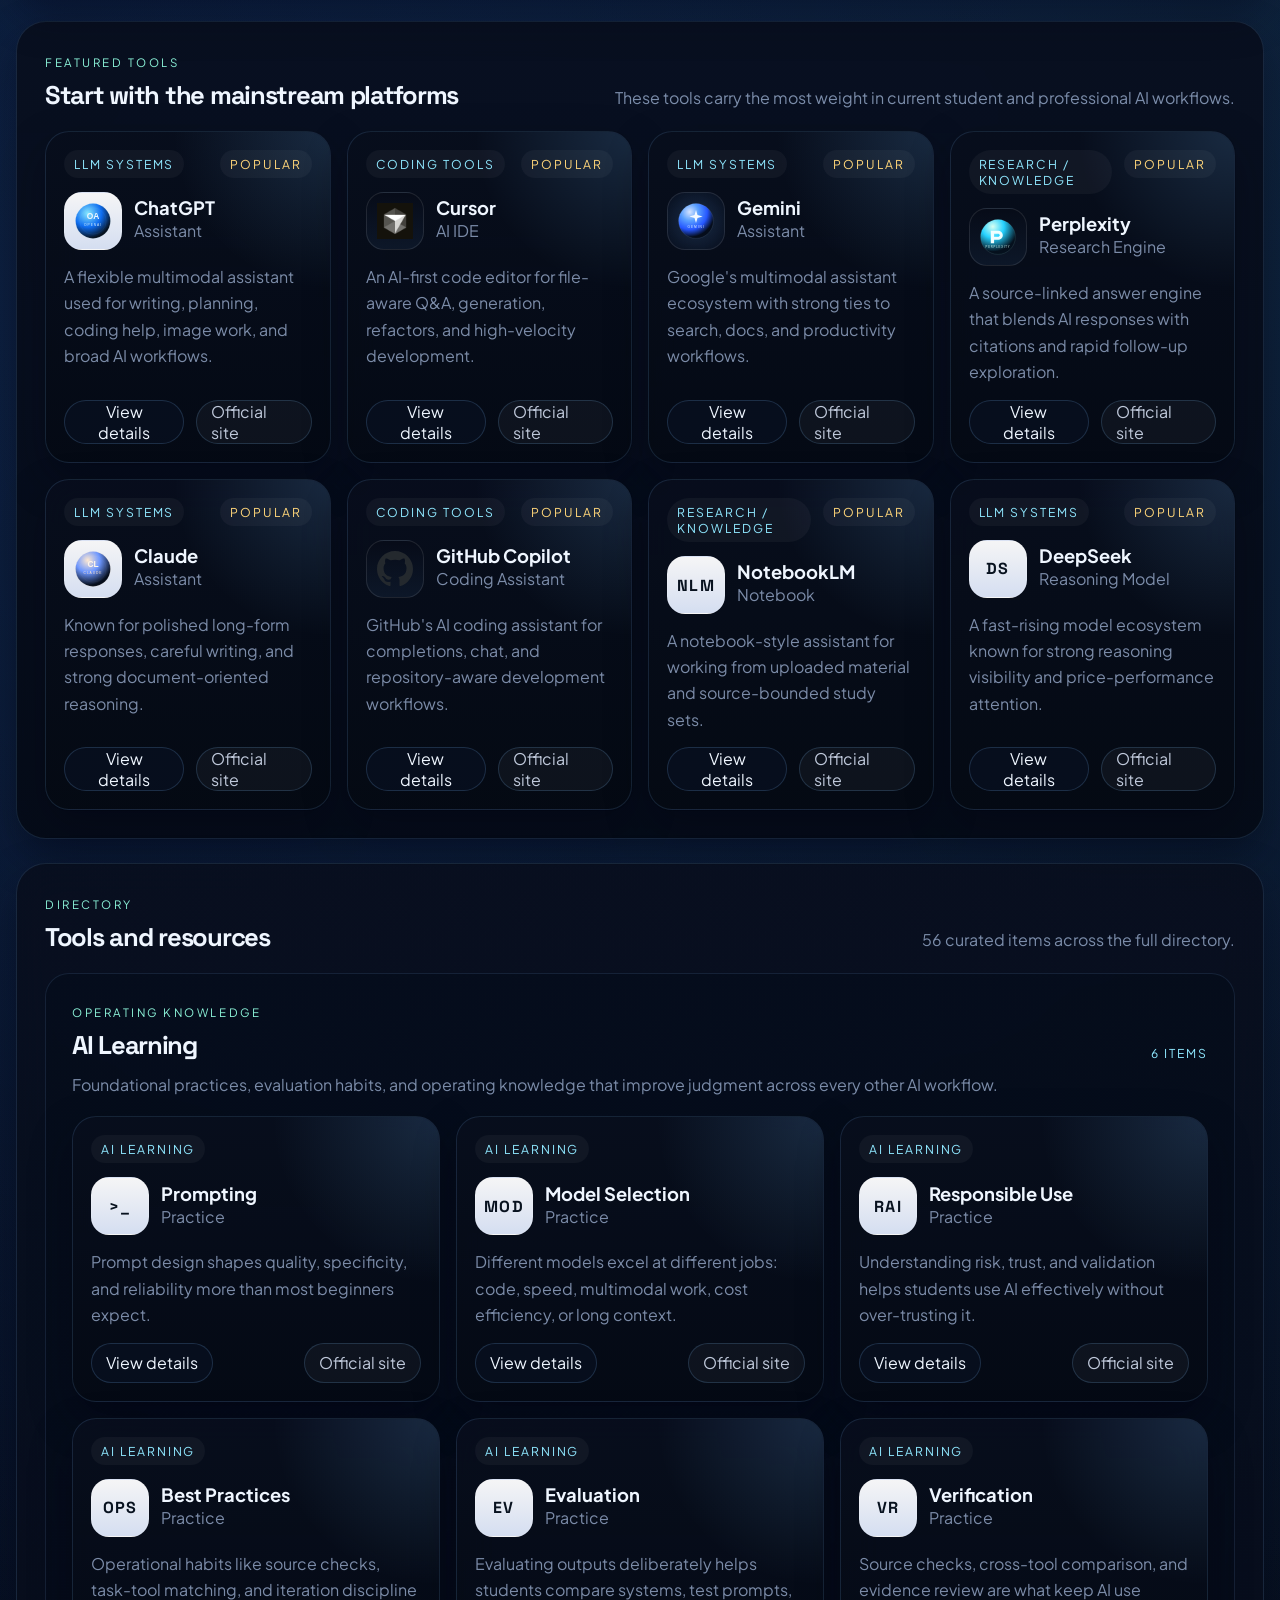
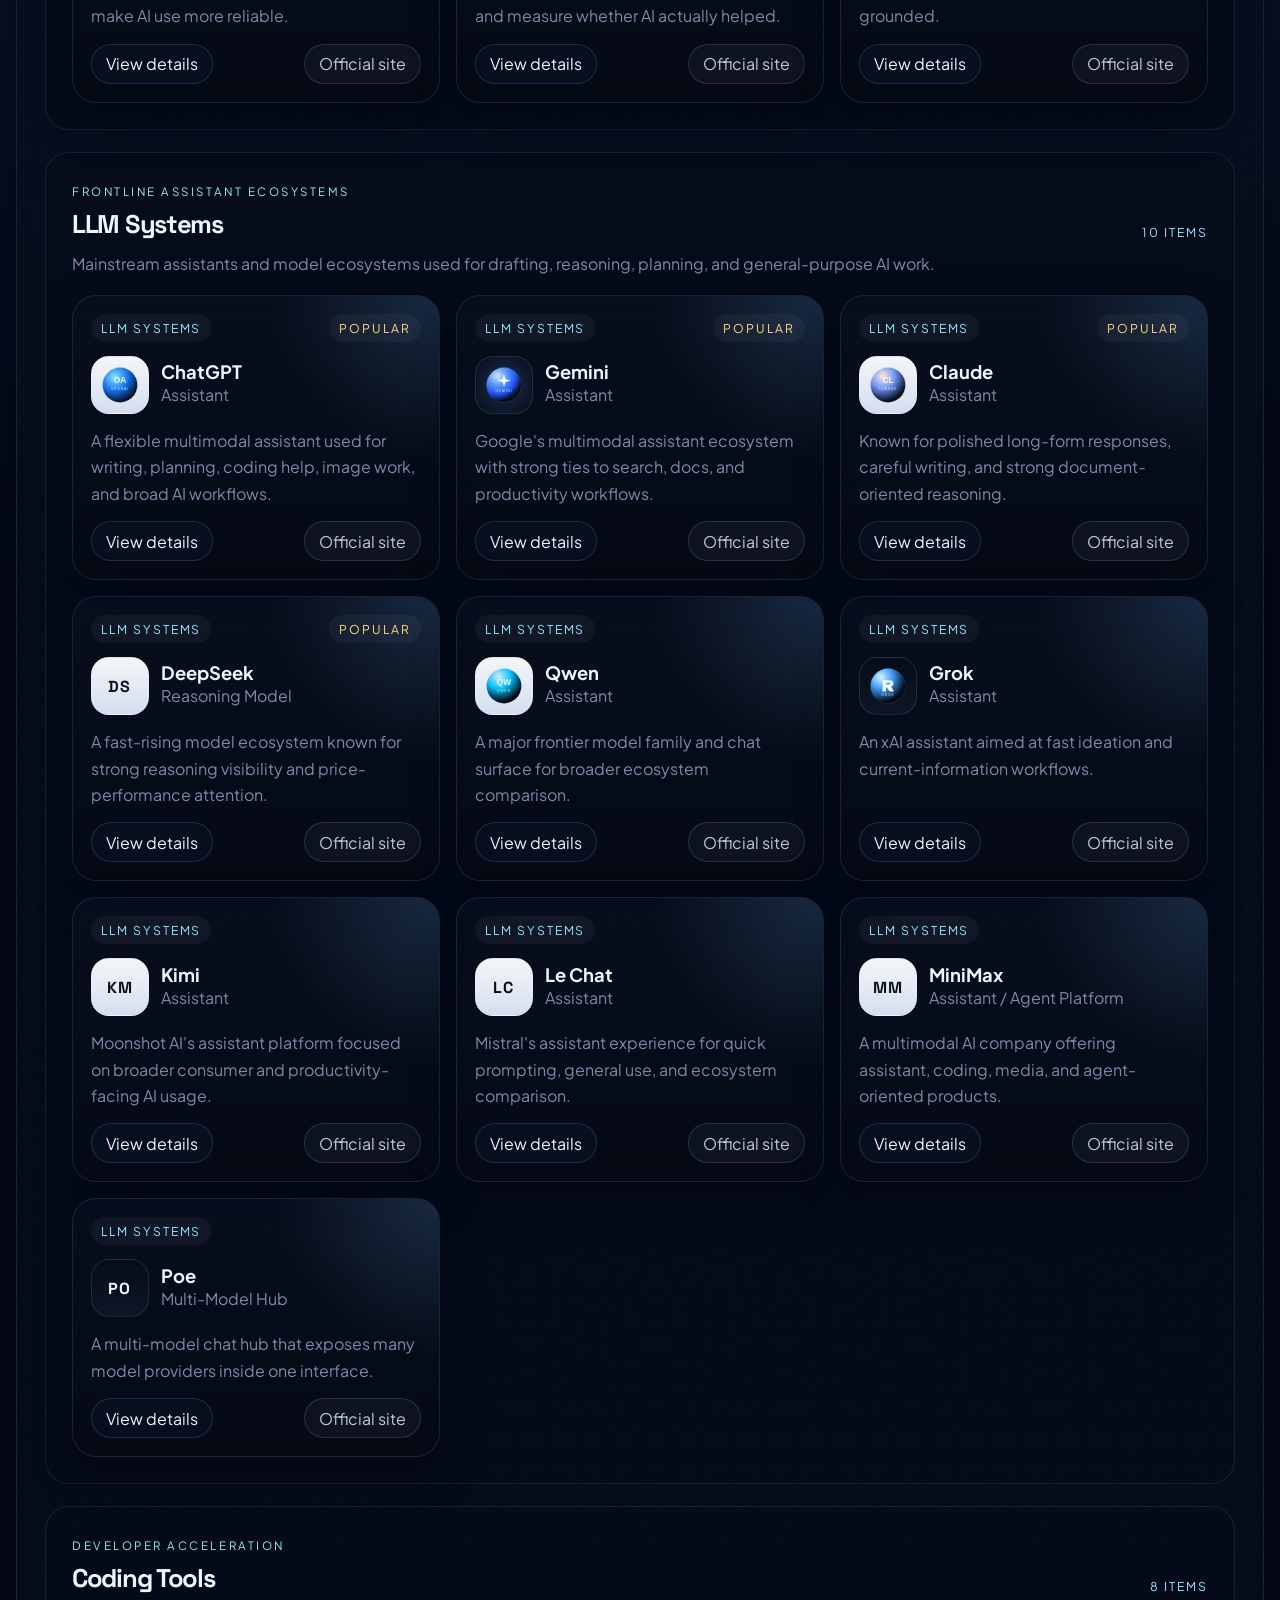
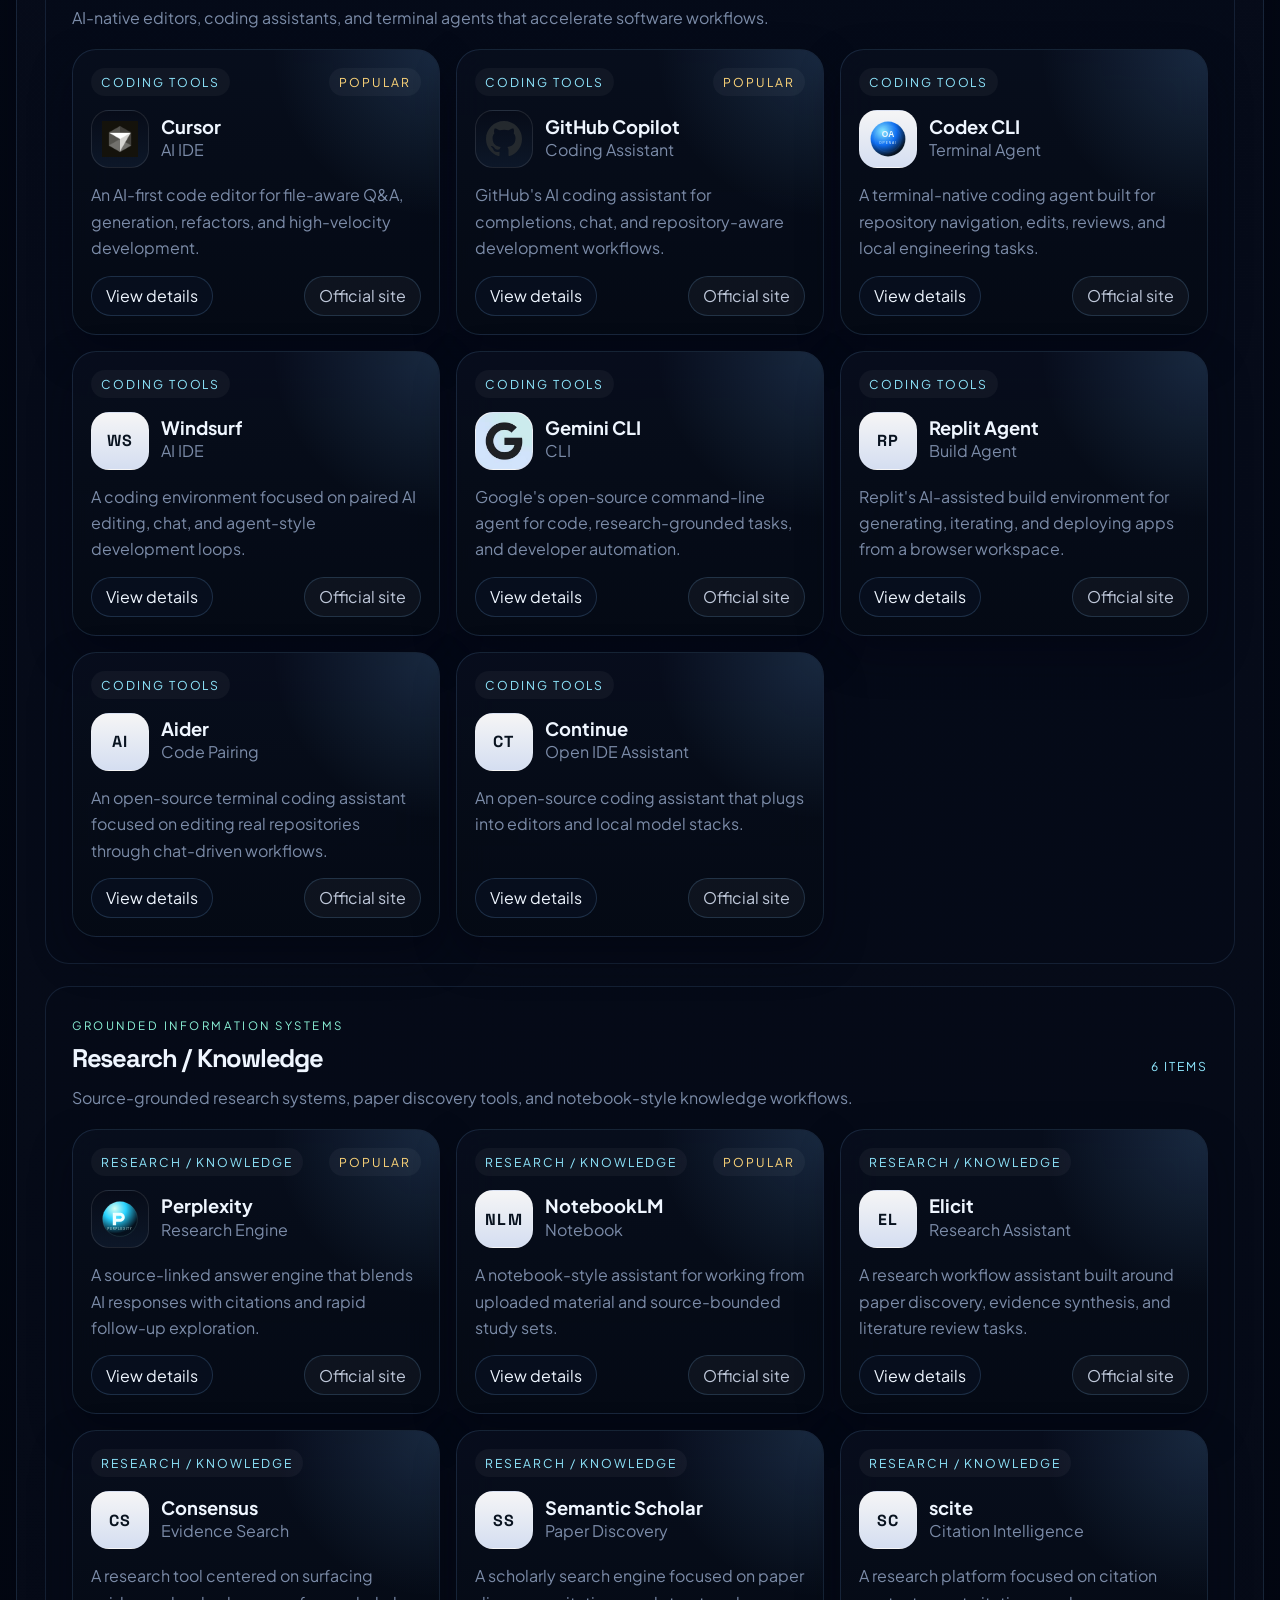
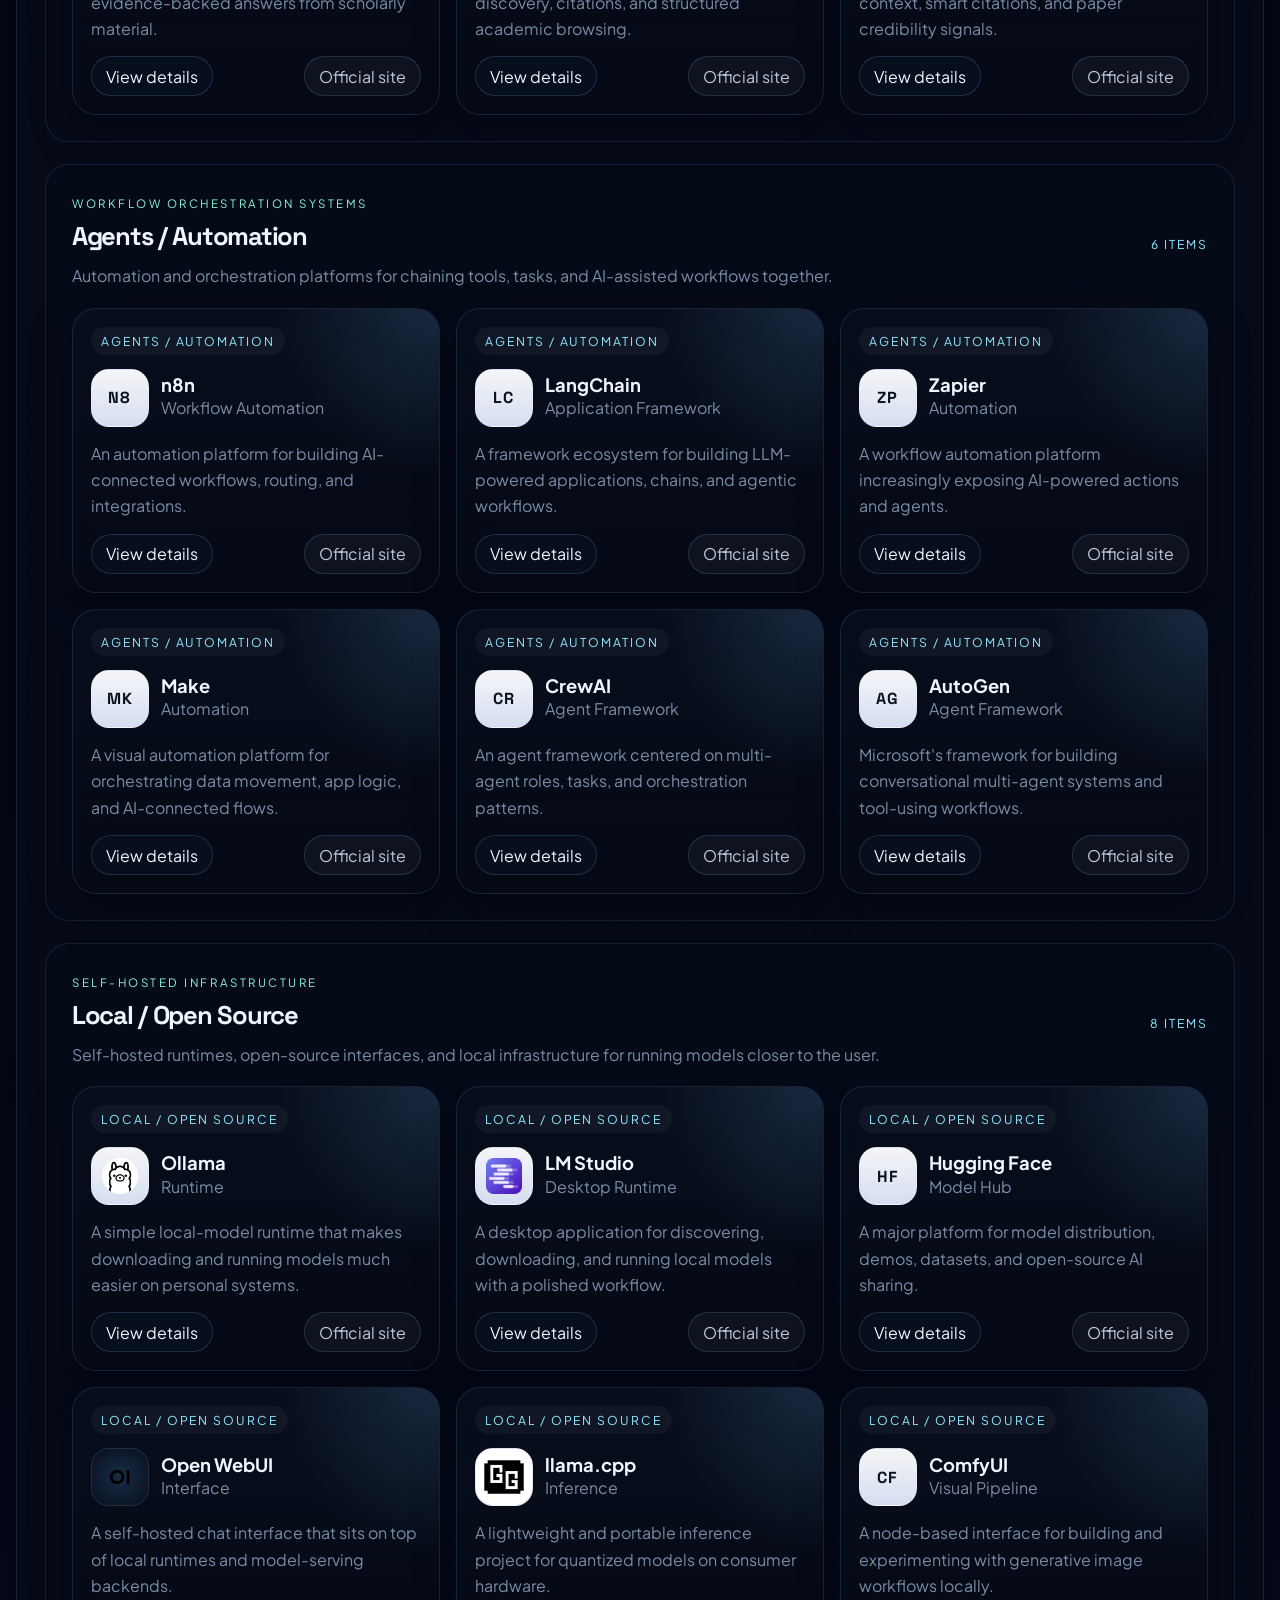
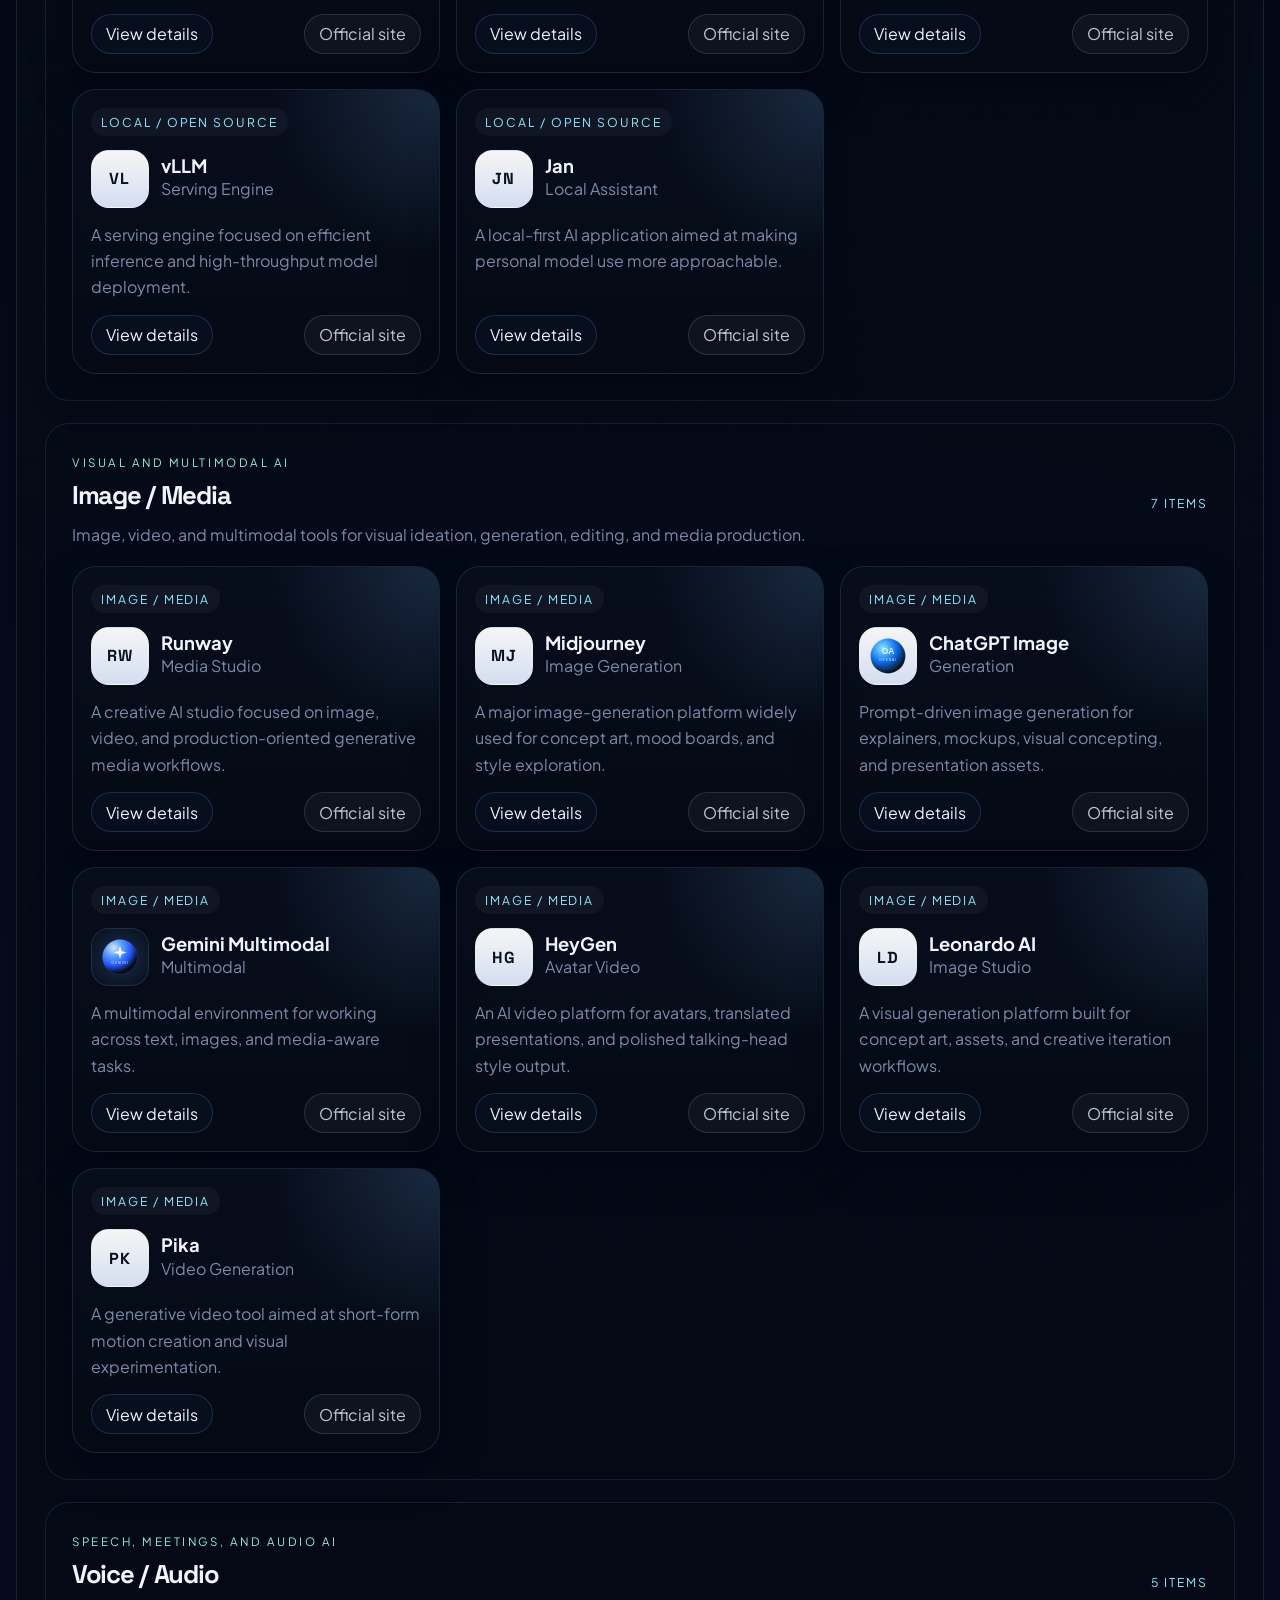
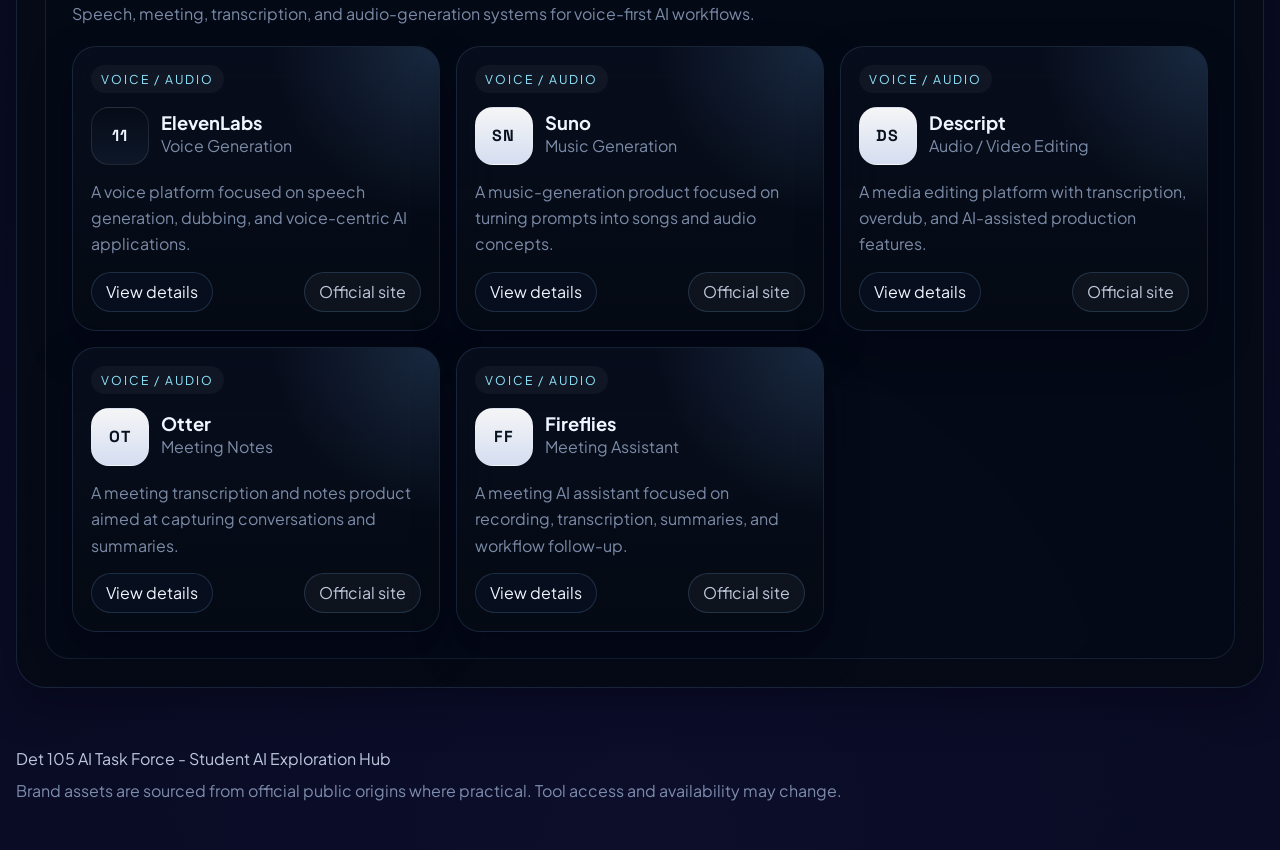
==== commit a070ae9f: "Simplify homepage into responsive AI directory" ====
--- a/index.html
+++ b/index.html
@@ -6,10 +6,10 @@
       name="viewport"
       content="width=device-width, initial-scale=1.0, viewport-fit=cover"
     />
-    <title>Det 105 AI Task Force | AI Universe</title>
+    <title>Det 105 AI Task Force | AI Directory</title>
     <meta
       name="description"
-      content="Det 105 AI Task Force AI Universe is an immersive galaxy-map homepage for exploring major AI sectors, tools, and learning paths."
+      content="Det 105 AI Task Force AI Directory is a clean categorized hub for exploring modern AI tools, platforms, and foundational topics."
     />
     <link rel="preconnect" href="https://fonts.googleapis.com" />
     <link rel="preconnect" href="https://fonts.gstatic.com" crossorigin />
--- a/styles.css
+++ b/styles.css
@@ -1,23 +1,30 @@
 :root {
   color-scheme: dark;
-  --bg: #01030b;
-  --bg-deep: #020713;
-  --bg-panel: rgba(5, 13, 29, 0.82);
-  --bg-panel-strong: rgba(4, 10, 23, 0.94);
-  --line: rgba(116, 181, 255, 0.12);
-  --line-strong: rgba(149, 210, 255, 0.28);
-  --text: #ecf5ff;
-  --text-soft: rgba(224, 235, 255, 0.8);
-  --text-muted: rgba(176, 198, 233, 0.7);
-  --accent: #74c2ff;
-  --success: #7bffe3;
-  --warning: #ffd57a;
-  --page-width: min(1380px, calc(100vw - 32px));
-  --shadow-lg: 0 34px 90px rgba(0, 6, 20, 0.62);
-  --shadow-md: 0 20px 50px rgba(0, 6, 20, 0.4);
-  --radius-xl: 34px;
+  --bg: #030711;
+  --bg-deep: #02050d;
+  --panel: rgba(8, 14, 29, 0.86);
+  --panel-strong: rgba(10, 18, 36, 0.94);
+  --panel-soft: rgba(12, 22, 44, 0.72);
+  --line: rgba(130, 190, 255, 0.14);
+  --line-strong: rgba(148, 213, 255, 0.28);
+  --text: #eff6ff;
+  --text-soft: rgba(225, 236, 255, 0.84);
+  --text-muted: rgba(164, 185, 219, 0.74);
+  --accent: #78c3ff;
+  --accent-strong: #8fe8ff;
+  --success: #8bf2d8;
+  --warning: #ffd67a;
+  --shadow-lg: 0 38px 90px rgba(0, 4, 16, 0.54);
+  --shadow-md: 0 18px 42px rgba(0, 4, 16, 0.36);
+  --radius-xl: 30px;
   --radius-lg: 24px;
   --radius-md: 18px;
+  --radius-sm: 14px;
+  --page-width: min(1380px, calc(100vw - 32px));
+  --safe-top: env(safe-area-inset-top, 0px);
+  --safe-right: env(safe-area-inset-right, 0px);
+  --safe-bottom: env(safe-area-inset-bottom, 0px);
+  --safe-left: env(safe-area-inset-left, 0px);
   --transition: 180ms ease;
 }
 
@@ -35,14 +42,15 @@
   margin: 0;
   min-width: 320px;
   min-height: 100vh;
-  overflow-x: hidden;
+  min-height: 100svh;
   font-family: "Plus Jakarta Sans", "Segoe UI", sans-serif;
   color: var(--text);
   background:
-    radial-gradient(circle at 50% 0%, rgba(73, 114, 255, 0.2), transparent 28%),
-    radial-gradient(circle at 15% 20%, rgba(28, 198, 255, 0.12), transparent 22%),
-    radial-gradient(circle at 85% 25%, rgba(102, 77, 255, 0.12), transparent 26%),
-    linear-gradient(180deg, #01030b 0%, #020714 40%, #01040b 100%);
+    radial-gradient(circle at 20% 18%, rgba(43, 111, 255, 0.18), transparent 24%),
+    radial-gradient(circle at 84% 16%, rgba(79, 193, 255, 0.12), transparent 24%),
+    radial-gradient(circle at 50% 100%, rgba(82, 77, 255, 0.12), transparent 32%),
+    linear-gradient(180deg, #02040b 0%, #030814 42%, #02050d 100%);
+  overflow-x: hidden;
 }
 
 body::before,
@@ -51,24 +59,26 @@
   position: fixed;
   inset: 0;
   pointer-events: none;
-  z-index: -3;
+  z-index: -2;
 }
 
 body::before {
   background:
-    linear-gradient(90deg, transparent 0%, rgba(109, 171, 255, 0.05) 50%, transparent 100%),
-    linear-gradient(180deg, transparent 0%, rgba(109, 171, 255, 0.04) 50%, transparent 100%);
+    linear-gradient(90deg, transparent, rgba(122, 188, 255, 0.05), transparent),
+    linear-gradient(180deg, transparent, rgba(122, 188, 255, 0.04), transparent);
+  background-position: center;
+  background-repeat: no-repeat;
   background-size: 100% 1px, 1px 100%;
-  background-repeat: no-repeat;
-  background-position: center;
-  opacity: 0.8;
 }
 
 body::after {
   background:
-    radial-gradient(circle at 50% 50%, rgba(20, 58, 170, 0.12), transparent 38%),
-    radial-gradient(circle at 20% 75%, rgba(0, 157, 255, 0.08), transparent 26%),
-    radial-gradient(circle at 80% 80%, rgba(160, 90, 255, 0.08), transparent 24%);
+    radial-gradient(circle at 50% 18%, rgba(255, 255, 255, 0.04), transparent 12%),
+    radial-gradient(circle at 50% 50%, rgba(37, 97, 255, 0.08), transparent 28%);
+}
+
+body.has-detail-open {
+  overflow: hidden;
 }
 
 img {
@@ -81,13 +91,14 @@
   text-decoration: none;
 }
 
-button {
+button,
+input {
   font: inherit;
   color: inherit;
 }
 
-button,
-a {
+button {
+  cursor: pointer;
   -webkit-tap-highlight-color: transparent;
 }
 
@@ -95,168 +106,82 @@
   display: none !important;
 }
 
+.site-shell {
+  min-height: 100vh;
+  min-height: 100svh;
+  padding-bottom: calc(34px + var(--safe-bottom));
+}
+
 .page-shell {
-  position: relative;
-}
-
-.section-shell {
   width: var(--page-width);
-  margin-inline: auto;
-}
-
-.minimal-header {
+  margin: 0 auto;
+  padding: 0 0 42px;
+}
+
+.site-header {
   position: sticky;
   top: 0;
-  z-index: 40;
-  padding: 18px 0 10px;
+  z-index: 20;
+  width: var(--page-width);
+  margin: 0 auto;
+  padding: calc(16px + var(--safe-top)) 0 18px;
+  display: flex;
+  align-items: center;
+  justify-content: space-between;
+  gap: 18px;
+  background: linear-gradient(180deg, rgba(3, 7, 17, 0.9), rgba(3, 7, 17, 0.45), transparent);
   backdrop-filter: blur(18px);
-  background: linear-gradient(180deg, rgba(1, 4, 11, 0.84), rgba(1, 4, 11, 0.24));
-}
-
-.minimal-header__inner {
-  width: var(--page-width);
-  margin-inline: auto;
-  display: grid;
-  grid-template-columns: minmax(0, 1fr) minmax(280px, 420px);
+}
+
+.site-brand {
+  display: inline-flex;
   align-items: center;
-  gap: 22px;
-  padding: 14px 22px;
-  border-radius: 999px;
-  border: 1px solid rgba(125, 190, 255, 0.12);
-  background: rgba(4, 10, 23, 0.5);
-  box-shadow: inset 0 1px 0 rgba(255, 255, 255, 0.04);
-}
-
-.minimal-header__brand {
-  display: flex;
-  align-items: center;
-  gap: 16px;
-}
-
-.minimal-header__crest {
-  width: 58px;
-  height: 58px;
+  gap: 14px;
+}
+
+.site-brand__crest {
+  width: 52px;
+  height: 52px;
   border-radius: 50%;
   padding: 6px;
   background:
-    radial-gradient(circle at 35% 35%, rgba(255, 255, 255, 0.22), transparent 25%),
-    linear-gradient(180deg, rgba(12, 33, 72, 0.92), rgba(7, 13, 28, 0.92));
-  border: 1px solid rgba(130, 197, 255, 0.26);
-  box-shadow:
-    inset 0 0 22px rgba(120, 190, 255, 0.15),
-    0 0 24px rgba(30, 99, 255, 0.18);
-}
-
-.minimal-header__crest img {
-  width: 100%;
-  height: 100%;
-  object-fit: contain;
-}
-
-.minimal-header__eyebrow {
-  margin: 0 0 8px;
+    radial-gradient(circle at 30% 30%, rgba(255, 255, 255, 0.18), transparent 26%),
+    linear-gradient(180deg, rgba(11, 22, 46, 0.98), rgba(5, 11, 24, 0.98));
+  border: 1px solid rgba(127, 194, 255, 0.18);
+  box-shadow: inset 0 0 22px rgba(115, 186, 255, 0.18);
+}
+
+.site-brand__copy {
+  display: flex;
+  flex-direction: column;
+  gap: 4px;
+}
+
+.site-brand__eyebrow,
+.panel-kicker {
+  margin: 0;
   color: var(--success);
+  font-size: 0.72rem;
   letter-spacing: 0.22em;
   text-transform: uppercase;
-  font-size: 0.69rem;
-}
-
-.minimal-header__title {
-  margin: 0;
+}
+
+.site-brand__copy strong {
   font-family: "Space Grotesk", "Plus Jakarta Sans", sans-serif;
-  font-size: clamp(1.45rem, 3vw, 2.25rem);
-  line-height: 0.95;
-  letter-spacing: -0.05em;
-}
-
-.minimal-header__title span {
-  display: block;
-  margin-top: 6px;
-  color: rgba(213, 231, 255, 0.76);
-  letter-spacing: 0.24em;
-  font-size: 0.82rem;
-  text-transform: uppercase;
-}
-
-.minimal-header__copy {
-  margin: 0;
-  color: var(--text-muted);
-  line-height: 1.65;
-}
-
-.universe-page {
-  padding-bottom: 84px;
-}
-
-.universe-intro {
-  display: grid;
-  grid-template-columns: minmax(0, 1fr) auto;
-  gap: 24px;
-  align-items: end;
-  padding: 36px 0 20px;
-}
-
-.universe-intro__eyebrow {
-  display: inline-flex;
-  align-items: center;
-  gap: 10px;
-  padding: 8px 14px;
-  border-radius: 999px;
-  border: 1px solid rgba(124, 188, 255, 0.16);
-  background: rgba(4, 10, 23, 0.52);
-  color: var(--warning);
-  text-transform: uppercase;
-  letter-spacing: 0.22em;
-  font-size: 0.68rem;
-}
-
-.universe-intro__eyebrow::before {
-  content: "";
-  width: 8px;
-  height: 8px;
-  border-radius: 50%;
-  background: currentColor;
-  box-shadow: 0 0 18px currentColor;
-}
-
-.universe-intro h2 {
-  margin: 18px 0 10px;
-  font-family: "Space Grotesk", "Plus Jakarta Sans", sans-serif;
-  font-size: clamp(2.35rem, 5vw, 4.4rem);
-  line-height: 0.95;
-  letter-spacing: -0.06em;
-}
-
-.universe-intro p {
-  margin: 0;
-  max-width: 760px;
-  color: var(--text-soft);
-  line-height: 1.8;
-}
-
-.universe-intro__actions {
-  display: flex;
-  flex-wrap: wrap;
-  gap: 12px;
-}
-
-.universe-button,
-.info-panel__link,
-.info-panel__secondary {
-  display: inline-flex;
-  align-items: center;
-  justify-content: center;
-  min-height: 48px;
-  padding: 0 18px;
-  border-radius: 999px;
-  border: 1px solid rgba(126, 194, 255, 0.22);
-  background:
-    linear-gradient(135deg, rgba(12, 55, 155, 0.64), rgba(13, 190, 255, 0.16)),
-    rgba(5, 12, 27, 0.76);
-  box-shadow:
-    inset 0 1px 0 rgba(255, 255, 255, 0.08),
-    0 14px 30px rgba(2, 10, 30, 0.36);
-  cursor: pointer;
+  font-size: 1.18rem;
+  letter-spacing: -0.04em;
+}
+
+.header-button,
+.scene-button,
+.tool-card__action,
+.tool-card__link,
+.panel-close,
+.category-chip,
+.category-overview-card {
+  border: 1px solid rgba(128, 193, 255, 0.18);
+  background: rgba(8, 16, 32, 0.78);
+  color: var(--text);
   transition:
     transform var(--transition),
     border-color var(--transition),
@@ -264,968 +189,786 @@
     background var(--transition);
 }
 
-.universe-button:hover,
-.universe-button:focus-visible,
-.info-panel__link:hover,
-.info-panel__link:focus-visible,
-.info-panel__secondary:hover,
-.info-panel__secondary:focus-visible {
+.header-button,
+.scene-button,
+.panel-close {
+  min-height: 44px;
+  padding: 0 18px;
+  border-radius: 999px;
+  display: inline-flex;
+  align-items: center;
+  justify-content: center;
+}
+
+.header-button:hover,
+.header-button:focus-visible,
+.scene-button:hover,
+.scene-button:focus-visible,
+.tool-card__action:hover,
+.tool-card__action:focus-visible,
+.tool-card__link:hover,
+.tool-card__link:focus-visible,
+.panel-close:hover,
+.panel-close:focus-visible,
+.category-chip:hover,
+.category-chip:focus-visible,
+.category-overview-card:hover,
+.category-overview-card:focus-visible {
   transform: translateY(-2px);
-  border-color: rgba(153, 219, 255, 0.42);
-  box-shadow:
-    inset 0 1px 0 rgba(255, 255, 255, 0.12),
-    0 18px 36px rgba(8, 23, 67, 0.44);
-}
-
-.universe-button--ghost,
-.info-panel__secondary {
-  background: rgba(4, 10, 23, 0.72);
-}
-
-.universe-wrap {
+  border-color: rgba(151, 216, 255, 0.34);
+  box-shadow: 0 16px 32px rgba(6, 18, 43, 0.32);
+}
+
+.header-button--ghost,
+.scene-button--ghost {
+  background: rgba(7, 14, 30, 0.48);
+}
+
+.scene-button--primary {
+  background: linear-gradient(135deg, rgba(91, 170, 255, 0.22), rgba(85, 225, 255, 0.16));
+  border-color: rgba(133, 206, 255, 0.32);
+}
+
+.hero-panel,
+.category-overview,
+.featured-tools,
+.directory-results,
+.tool-card,
+.detail-panel,
+.directory-toolbar,
+.stat-card,
+.empty-state {
+  border: 1px solid var(--line);
+  background: linear-gradient(180deg, rgba(8, 14, 29, 0.9), rgba(5, 10, 20, 0.86));
+  box-shadow: var(--shadow-md);
+  backdrop-filter: blur(18px);
+}
+
+.hero-panel {
+  margin-top: 8px;
+  padding: 34px;
+  border-radius: var(--radius-xl);
+  display: grid;
+  grid-template-columns: minmax(0, 1.3fr) minmax(320px, 0.9fr);
+  gap: 28px;
+  overflow: hidden;
   position: relative;
-  height: 220vh;
-}
-
-.universe-sticky {
-  position: sticky;
-  top: 92px;
-  height: calc(100vh - 108px);
-}
-
-.universe-scene {
-  --pointer-x: 0px;
-  --pointer-y: 0px;
-  --scroll-depth: 0;
-  position: relative;
-  width: var(--page-width);
-  height: 100%;
-  margin-inline: auto;
-  overflow: hidden;
-  border-radius: 40px;
-  border: 1px solid rgba(119, 184, 255, 0.12);
-  background:
-    radial-gradient(circle at 50% 48%, rgba(17, 84, 255, 0.12), transparent 18%),
-    linear-gradient(180deg, rgba(3, 7, 17, 0.98), rgba(2, 5, 12, 0.98));
-  box-shadow: var(--shadow-lg);
-  transform: perspective(1200px) rotateX(calc(var(--scroll-depth) * 1.5deg));
-}
-
-.universe-scene::before {
+}
+
+.hero-panel::before {
   content: "";
   position: absolute;
   inset: 0;
   background:
-    radial-gradient(circle at 50% 52%, rgba(255, 255, 255, 0.03), transparent 8%),
-    radial-gradient(circle at 50% 50%, rgba(18, 118, 255, 0.15), transparent 20%);
+    radial-gradient(circle at 12% 16%, rgba(111, 180, 255, 0.16), transparent 24%),
+    radial-gradient(circle at 88% 18%, rgba(115, 99, 255, 0.12), transparent 22%);
   pointer-events: none;
 }
 
-.star-layer,
-.nebula,
-.cosmic-grid,
-.light-column,
-.cluster-field,
-.command-core,
-.universe-legend,
-.info-panel {
-  position: absolute;
-}
-
-.star-layer {
-  inset: 0;
-  transform: translate3d(calc(var(--pointer-x) * 0.2), calc(var(--pointer-y) * 0.2), 0);
-}
-
-.star-layer--mid {
-  transform: translate3d(calc(var(--pointer-x) * 0.35), calc(var(--pointer-y) * 0.35), 0);
-}
-
-.star-layer--near {
-  transform: translate3d(calc(var(--pointer-x) * 0.55), calc(var(--pointer-y) * 0.55), 0);
-}
-
-.star {
-  position: absolute;
-  top: var(--y);
-  left: var(--x);
-  width: var(--size);
-  height: var(--size);
-  border-radius: 50%;
-  background: rgba(232, 243, 255, var(--alpha));
-  box-shadow:
-    0 0 calc(var(--size) * 6) rgba(135, 199, 255, 0.28),
-    0 0 calc(var(--size) * 12) rgba(135, 199, 255, 0.12);
-  animation: twinkle 7s ease-in-out infinite;
-  animation-delay: var(--delay);
-}
-
-.nebula {
-  filter: blur(38px);
-  opacity: 0.85;
-  mix-blend-mode: screen;
-}
-
-.nebula--north {
-  width: 460px;
-  height: 220px;
-  top: 4%;
-  left: 28%;
-  background: radial-gradient(circle, rgba(111, 157, 255, 0.22), transparent 68%);
-}
-
-.nebula--east {
-  width: 380px;
-  height: 260px;
-  top: 22%;
-  right: 6%;
-  background: radial-gradient(circle, rgba(58, 170, 255, 0.16), transparent 68%);
-}
-
-.nebula--south {
-  width: 420px;
-  height: 240px;
-  bottom: 8%;
-  left: 10%;
-  background: radial-gradient(circle, rgba(116, 95, 255, 0.14), transparent 72%);
-}
-
-.cosmic-grid {
-  inset: 0;
-  background-image:
-    linear-gradient(to right, rgba(91, 147, 255, 0.07) 1px, transparent 1px),
-    linear-gradient(to bottom, rgba(91, 147, 255, 0.06) 1px, transparent 1px);
-  background-size: 88px 88px;
-  opacity: 0.26;
-  mask-image: radial-gradient(circle at 50% 50%, black 0%, black 58%, transparent 90%);
-  transform: translate3d(calc(var(--pointer-x) * -0.12), calc(var(--pointer-y) * -0.12), 0);
-}
-
-.light-column {
-  top: -10%;
-  bottom: -10%;
-  width: 1px;
-  background: linear-gradient(180deg, transparent, rgba(124, 188, 255, 0.18), transparent);
-  filter: blur(0.2px);
-}
-
-.light-column--left {
-  left: 18%;
-}
-
-.light-column--right {
-  right: 18%;
-}
-
-.command-core {
-  top: 50%;
-  left: 50%;
-  z-index: 3;
-  display: grid;
-  justify-items: center;
-  gap: 18px;
-  transform:
-    translate(-50%, -50%)
-    translate3d(calc(var(--pointer-x) * 0.55), calc(var(--pointer-y) * 0.55), 0)
-    scale(calc(1 + var(--scroll-depth) * 0.05));
-}
-
-.command-core__rings {
-  position: absolute;
-  inset: -84px;
-  display: grid;
-  place-items: center;
-}
-
-.command-core__rings span {
-  position: absolute;
-  border-radius: 50%;
-  border: 1px solid rgba(128, 194, 255, 0.16);
-  animation: spin 18s linear infinite;
-}
-
-.command-core__rings span:nth-child(1) {
-  width: 320px;
-  height: 320px;
-}
-
-.command-core__rings span:nth-child(2) {
-  width: 400px;
-  height: 400px;
-  border-style: dashed;
-  animation-direction: reverse;
-  animation-duration: 22s;
-}
-
-.command-core__rings span:nth-child(3) {
-  width: 480px;
-  height: 480px;
-  opacity: 0.5;
-  animation-duration: 28s;
-}
-
-.command-core__shell {
-  position: relative;
-  width: clamp(170px, 20vw, 240px);
-  aspect-ratio: 1 / 1;
-  border-radius: 50%;
-  display: grid;
-  place-items: center;
-  background:
-    radial-gradient(circle at 32% 26%, rgba(255, 255, 255, 0.2), transparent 24%),
-    radial-gradient(circle at 50% 50%, rgba(55, 133, 255, 0.25), transparent 44%),
-    linear-gradient(180deg, rgba(6, 17, 37, 0.96), rgba(2, 6, 16, 0.98));
-  border: 1px solid rgba(131, 197, 255, 0.26);
-  box-shadow:
-    inset 0 0 26px rgba(130, 194, 255, 0.15),
-    0 0 0 18px rgba(12, 68, 177, 0.05),
-    0 22px 60px rgba(0, 8, 25, 0.58);
-}
-
-.command-core__shell::before,
-.command-core__shell::after {
-  content: "";
-  position: absolute;
-  inset: 12px;
-  border-radius: 50%;
-  border: 1px solid rgba(143, 209, 255, 0.16);
-}
-
-.command-core__shell::after {
-  inset: 28px;
-  border-style: dashed;
-  animation: spin-reverse 18s linear infinite;
-}
-
-.command-core__logo-wrap {
-  width: 72%;
-  aspect-ratio: 1 / 1;
-  border-radius: 50%;
-  display: grid;
-  place-items: center;
-  padding: 12px;
-  background: rgba(5, 11, 25, 0.75);
-  box-shadow: inset 0 0 18px rgba(255, 255, 255, 0.04);
-}
-
-.command-core__logo {
-  width: 100%;
-  height: 100%;
-  object-fit: contain;
-  filter: drop-shadow(0 0 12px rgba(100, 176, 255, 0.22));
-}
-
-.command-core__text {
-  text-align: center;
-  max-width: 280px;
-}
-
-.command-core__text p,
-.command-core__text strong,
-.command-core__text span {
-  display: block;
-}
-
-.command-core__text p {
-  margin: 0 0 8px;
-  color: var(--success);
-  letter-spacing: 0.2em;
-  text-transform: uppercase;
-  font-size: 0.68rem;
-}
-
-.command-core__text strong {
-  font-size: 1.18rem;
-  letter-spacing: 0.04em;
-}
-
-.command-core__text span {
-  margin-top: 8px;
-  color: var(--text-muted);
-  line-height: 1.6;
-}
-
-.cluster-field {
-  inset: 0;
-  z-index: 2;
-  transform: translate3d(calc(var(--pointer-x) * 0.4), calc(var(--pointer-y) * 0.4), 0)
-    scale(calc(1 + var(--scroll-depth) * 0.06));
-}
-
-.galaxy-cluster {
-  position: absolute;
-  width: var(--cluster-size);
-  aspect-ratio: 1 / 1;
-  left: var(--cluster-x);
-  top: var(--cluster-y);
-  transform:
-    translate(-50%, -50%)
-    scale(1);
-  transition:
-    transform 260ms ease,
-    opacity 260ms ease,
-    filter 260ms ease;
-}
-
-.galaxy-cluster.is-dimmed {
-  opacity: 0.34;
-  filter: saturate(0.8);
-}
-
-.galaxy-cluster.is-active {
-  z-index: 3;
-  transform: translate(-50%, -50%) scale(1.05);
-}
-
-.galaxy-cluster__core {
-  position: absolute;
-  top: 50%;
-  left: 50%;
-  width: clamp(96px, 12vw, 140px);
-  aspect-ratio: 1 / 1;
-  transform: translate(-50%, -50%);
-  display: grid;
-  place-items: center;
-  border: 0;
-  background: transparent;
-  cursor: pointer;
-}
-
-.galaxy-cluster__aura,
-.galaxy-cluster__pulse,
-.galaxy-cluster__halo {
-  position: absolute;
-  border-radius: 50%;
-  inset: 0;
-}
-
-.galaxy-cluster__aura {
-  background: radial-gradient(circle, var(--cluster-accent-soft), transparent 68%);
-  filter: blur(22px);
-}
-
-.galaxy-cluster__pulse {
-  inset: -8%;
-  border: 1px solid color-mix(in srgb, var(--cluster-accent) 40%, transparent);
-  animation: pulse-ring 4s ease-in-out infinite;
-}
-
-.galaxy-cluster__halo {
-  inset: -26%;
-  border: 1px dashed color-mix(in srgb, var(--cluster-accent) 28%, transparent);
-  animation: spin 24s linear infinite;
-}
-
-.galaxy-cluster__core::before {
-  content: "";
-  position: absolute;
-  inset: 20%;
-  border-radius: 50%;
-  background:
-    radial-gradient(circle at 30% 28%, rgba(255, 255, 255, 0.26), transparent 24%),
-    radial-gradient(circle at 55% 58%, color-mix(in srgb, var(--cluster-accent) 54%, transparent), transparent 50%),
-    linear-gradient(180deg, rgba(7, 18, 40, 0.96), rgba(2, 6, 16, 0.98));
-  border: 1px solid color-mix(in srgb, var(--cluster-accent) 34%, transparent);
-  box-shadow:
-    inset 0 0 16px color-mix(in srgb, var(--cluster-accent) 18%, transparent),
-    0 0 42px color-mix(in srgb, var(--cluster-accent) 16%, transparent);
-}
-
-.galaxy-cluster__label {
-  position: absolute;
-  bottom: -40px;
-  left: 50%;
-  width: max-content;
-  transform: translateX(-50%);
-  text-align: center;
-}
-
-.galaxy-cluster__label strong,
-.galaxy-cluster__label span {
-  display: block;
-}
-
-.galaxy-cluster__label strong {
-  font-size: 0.98rem;
-  letter-spacing: 0.02em;
-}
-
-.galaxy-cluster__label span {
-  margin-top: 4px;
-  color: var(--text-muted);
-  font-size: 0.8rem;
-}
-
-.galaxy-cluster__system {
-  position: absolute;
-  inset: 0;
-}
-
-.planet-node {
-  position: absolute;
-  top: var(--planet-y);
-  left: var(--planet-x);
-  width: max-content;
-  transform: translate(-50%, -50%);
-  border: 0;
-  background: transparent;
-  cursor: pointer;
-  text-align: center;
-  transition:
-    transform var(--transition),
-    opacity var(--transition);
-}
-
-.planet-node.is-muted {
-  opacity: 0.38;
-}
-
-.planet-node.is-active {
-  transform: translate(-50%, -50%) scale(1.08);
-}
-
-.planet-node:hover,
-.planet-node:focus-visible {
-  transform: translate(-50%, -50%) scale(1.06);
-}
-
-.planet-node__trace {
-  position: absolute;
-  top: 50%;
-  left: 50%;
-  width: calc(var(--trace-length) * 1%);
-  height: 1px;
-  transform-origin: left center;
-  transform: rotate(var(--trace-angle));
-  background: linear-gradient(90deg, color-mix(in srgb, var(--cluster-accent) 50%, transparent), transparent 100%);
-  opacity: 0.5;
-}
-
-.planet-node__body {
+.hero-panel > * {
   position: relative;
   z-index: 1;
+}
+
+.hero-panel__copy {
+  display: flex;
+  flex-direction: column;
+  gap: 18px;
+}
+
+.hero-title {
+  margin: 0;
+  display: flex;
+  flex-direction: column;
+  gap: 6px;
+  font-family: "Space Grotesk", "Plus Jakarta Sans", sans-serif;
+  font-size: clamp(2.5rem, 5vw, 4.6rem);
+  line-height: 0.94;
+  letter-spacing: -0.06em;
+}
+
+.hero-subtitle {
+  margin: 0;
+  max-width: 44rem;
+  font-size: clamp(1.05rem, 1.8vw, 1.4rem);
+  color: var(--text-soft);
+}
+
+.hero-description {
+  margin: 0;
+  max-width: 42rem;
+  color: var(--text-muted);
+  line-height: 1.75;
+}
+
+.hero-actions {
+  display: flex;
+  flex-wrap: wrap;
+  gap: 12px;
+}
+
+.hero-panel__stats {
+  display: grid;
+  gap: 16px;
+}
+
+.stat-card {
+  border-radius: var(--radius-lg);
+  padding: 20px 22px;
+}
+
+.stat-card span,
+.directory-section__count,
+.tool-card__tag,
+.detail-pill {
+  font-size: 0.76rem;
+  text-transform: uppercase;
+  letter-spacing: 0.16em;
+}
+
+.stat-card span,
+.directory-section__count,
+.tool-card__tag {
+  color: var(--accent-strong);
+}
+
+.stat-card strong {
   display: block;
-  border-radius: 50%;
-  background:
-    radial-gradient(circle at 30% 28%, rgba(255, 255, 255, 0.3), transparent 26%),
-    linear-gradient(180deg, color-mix(in srgb, var(--cluster-accent) 52%, #0f2444), rgba(3, 8, 19, 0.98));
-  border: 1px solid color-mix(in srgb, var(--cluster-accent) 32%, transparent);
-  box-shadow:
-    0 0 24px color-mix(in srgb, var(--cluster-accent) 16%, transparent),
-    inset 0 0 14px rgba(255, 255, 255, 0.06);
-}
-
-.planet-node--lg .planet-node__body {
-  width: 26px;
-  height: 26px;
-}
-
-.planet-node--md .planet-node__body {
-  width: 20px;
-  height: 20px;
-}
-
-.planet-node--sm .planet-node__body {
-  width: 14px;
-  height: 14px;
-}
-
-.planet-node__label {
+  margin-top: 10px;
+  font-family: "Space Grotesk", "Plus Jakarta Sans", sans-serif;
+  font-size: 2rem;
+  letter-spacing: -0.06em;
+}
+
+.stat-card p,
+.section-head p,
+.directory-results__header p,
+.directory-section__copy,
+.empty-state p {
+  margin: 10px 0 0;
+  color: var(--text-muted);
+  line-height: 1.7;
+}
+
+.category-overview,
+.featured-tools,
+.directory-results {
+  margin-top: 24px;
+  padding: 28px;
+  border-radius: var(--radius-xl);
+}
+
+.section-head,
+.directory-results__header,
+.directory-section__heading {
+  display: flex;
+  align-items: end;
+  justify-content: space-between;
+  gap: 18px;
+}
+
+.section-head h2,
+.directory-results__header h2,
+.directory-section__heading h2,
+.detail-panel h2 {
+  margin: 8px 0 0;
+  font-family: "Space Grotesk", "Plus Jakarta Sans", sans-serif;
+  font-size: clamp(1.5rem, 2vw, 2rem);
+  letter-spacing: -0.05em;
+}
+
+.category-overview__grid {
+  margin-top: 20px;
   display: grid;
-  gap: 2px;
-  margin-top: 10px;
-}
-
-.planet-node__label strong {
-  font-size: 0.78rem;
-}
-
-.planet-node__label span {
-  color: var(--text-muted);
-  font-size: 0.69rem;
-  letter-spacing: 0.06em;
-  text-transform: uppercase;
-}
-
-.universe-legend {
-  left: 24px;
-  right: 24px;
-  bottom: 20px;
-  z-index: 5;
-  display: flex;
-  gap: 12px;
-  overflow-x: auto;
-  padding-bottom: 4px;
-}
-
-.legend-chip {
-  display: inline-grid;
-  grid-template-columns: 10px auto auto;
-  align-items: center;
-  gap: 12px;
-  min-width: max-content;
-  padding: 12px 14px;
-  border-radius: 20px;
-  border: 1px solid rgba(121, 186, 255, 0.12);
-  background: rgba(5, 12, 27, 0.74);
-  box-shadow: var(--shadow-md);
-  cursor: pointer;
-  transition:
-    transform var(--transition),
-    border-color var(--transition),
-    background var(--transition);
-}
-
-.legend-chip:hover,
-.legend-chip:focus-visible,
-.legend-chip.is-active {
-  transform: translateY(-2px);
-  border-color: rgba(148, 213, 255, 0.36);
-  background: rgba(7, 16, 34, 0.9);
-}
-
-.legend-chip__swatch {
-  width: 10px;
-  height: 10px;
-  border-radius: 50%;
-  background: var(--swatch);
-  box-shadow: 0 0 18px var(--swatch);
-}
-
-.legend-chip__title {
-  font-weight: 600;
-}
-
-.legend-chip__count {
-  color: var(--text-muted);
-  font-size: 0.78rem;
-}
-
-.info-panel {
-  top: 26px;
-  right: 26px;
-  z-index: 6;
-  width: min(390px, calc(100% - 52px));
-  padding: 22px;
-  border-radius: 28px;
-  border: 1px solid rgba(121, 186, 255, 0.12);
-  background:
-    linear-gradient(180deg, rgba(8, 19, 40, 0.92), rgba(4, 10, 23, 0.96));
-  box-shadow: var(--shadow-lg);
-  backdrop-filter: blur(14px);
-}
-
-.info-panel::before {
+  grid-template-columns: repeat(4, minmax(0, 1fr));
+  gap: 16px;
+}
+
+.category-overview-card {
+  width: 100%;
+  text-align: left;
+  padding: 18px;
+  border-radius: var(--radius-lg);
+  position: relative;
+  overflow: hidden;
+}
+
+.category-overview-card::before {
   content: "";
   position: absolute;
   inset: 0;
-  border-radius: inherit;
-  padding: 1px;
-  background: linear-gradient(135deg, color-mix(in srgb, var(--panel-accent, var(--accent)) 44%, transparent), transparent 30%, rgba(255, 255, 255, 0.08));
-  -webkit-mask:
-    linear-gradient(#fff 0 0) content-box,
-    linear-gradient(#fff 0 0);
-  -webkit-mask-composite: xor;
-  mask-composite: exclude;
+  background:
+    radial-gradient(circle at 100% 0%, color-mix(in srgb, var(--section-accent) 22%, transparent), transparent 34%);
+  opacity: 0.9;
   pointer-events: none;
 }
 
-.info-panel__close {
-  border: 0;
-  background: transparent;
+.category-overview-card > * {
+  position: relative;
+  z-index: 1;
+}
+
+.category-overview-card.is-active,
+.category-chip.is-active {
+  border-color: rgba(152, 219, 255, 0.34);
+  background: linear-gradient(180deg, rgba(15, 28, 56, 0.9), rgba(8, 14, 29, 0.9));
+}
+
+.category-overview-card strong {
+  display: block;
+  margin-top: 8px;
+  font-size: 1.08rem;
+}
+
+.category-overview-card p {
+  margin: 10px 0 0;
+  min-height: 4.6em;
   color: var(--text-muted);
-  cursor: pointer;
-  padding: 0;
+  line-height: 1.6;
+}
+
+.category-overview-card__kicker,
+.detail-panel__subtitle {
+  color: var(--text-muted);
+}
+
+.category-overview-card__meta {
+  display: inline-flex;
+  margin-top: 14px;
+  color: var(--text);
+  font-size: 0.84rem;
+}
+
+.directory-toolbar {
+  position: sticky;
+  top: calc(84px + var(--safe-top));
+  z-index: 18;
+  margin-top: 24px;
+  padding: 18px;
+  border-radius: var(--radius-xl);
+  display: flex;
+  flex-direction: column;
+  gap: 16px;
+}
+
+.directory-toolbar__search {
+  display: flex;
+  align-items: end;
+  gap: 12px;
+}
+
+.search-field {
+  flex: 1 1 auto;
+  display: grid;
+  gap: 10px;
+}
+
+.search-field__label {
+  color: var(--text-soft);
+  font-size: 0.9rem;
+}
+
+.search-field input {
+  width: 100%;
+  min-height: 52px;
+  padding: 0 18px;
+  border-radius: 16px;
+  border: 1px solid rgba(126, 192, 255, 0.18);
+  background: rgba(6, 12, 25, 0.84);
+  color: var(--text);
+  outline: none;
+  transition:
+    border-color var(--transition),
+    box-shadow var(--transition);
+}
+
+.search-field input:focus {
+  border-color: rgba(149, 216, 255, 0.36);
+  box-shadow: 0 0 0 3px rgba(116, 190, 255, 0.12);
+}
+
+.category-nav {
+  display: flex;
+  flex-wrap: wrap;
+  gap: 10px;
+}
+
+.category-chip {
+  min-height: 42px;
+  padding: 0 16px;
+  border-radius: 999px;
+  display: inline-flex;
+  align-items: center;
+  gap: 10px;
+  white-space: nowrap;
+}
+
+.category-chip span {
+  padding: 2px 8px;
+  border-radius: 999px;
+  background: rgba(255, 255, 255, 0.06);
+  color: var(--text-muted);
+  font-size: 0.78rem;
+}
+
+.featured-grid,
+.tool-grid {
+  display: grid;
+  gap: 16px;
+}
+
+.featured-grid {
+  margin-top: 20px;
+  grid-template-columns: repeat(4, minmax(0, 1fr));
+}
+
+.directory-sections {
+  margin-top: 20px;
+  display: grid;
+  gap: 22px;
+}
+
+.directory-section {
+  padding: 26px;
+  border: 1px solid rgba(130, 190, 255, 0.12);
+  border-radius: var(--radius-lg);
+  background: rgba(6, 12, 24, 0.46);
+}
+
+.tool-grid {
+  grid-template-columns: repeat(3, minmax(0, 1fr));
+  margin-top: 18px;
+}
+
+.tool-card {
+  border-radius: var(--radius-lg);
+  padding: 18px;
+  display: flex;
+  flex-direction: column;
+  gap: 14px;
+  position: relative;
+  overflow: hidden;
+}
+
+.tool-card::before {
+  content: "";
+  position: absolute;
+  inset: 0;
+  background:
+    radial-gradient(circle at 100% 0%, color-mix(in srgb, var(--item-accent) 18%, transparent), transparent 36%);
+  opacity: 0.9;
+  pointer-events: none;
+}
+
+.tool-card > * {
+  position: relative;
+  z-index: 1;
+}
+
+.tool-card--featured {
+  min-height: 100%;
+}
+
+.tool-card__topline,
+.tool-card__header,
+.tool-card__footer,
+.detail-panel__actions,
+.detail-panel__header,
+.detail-panel__related-list,
+.detail-panel__meta {
+  display: flex;
+  align-items: center;
+  gap: 12px;
+}
+
+.tool-card__topline {
+  justify-content: space-between;
+  align-items: start;
+}
+
+.tool-card__tag {
+  display: inline-flex;
+  align-items: center;
+  padding: 6px 10px;
+  border-radius: 999px;
+  background: rgba(255, 255, 255, 0.04);
+}
+
+.tool-card__tag--popular {
+  color: var(--warning);
+}
+
+.tool-card__identity {
+  min-width: 0;
+}
+
+.tool-card__identity h3 {
+  margin: 0;
+  font-size: 1.15rem;
+  line-height: 1.15;
+}
+
+.tool-card__identity p,
+.tool-card__description,
+.detail-panel__description {
+  margin: 0;
+  color: var(--text-muted);
+  line-height: 1.65;
+}
+
+.tool-card__description {
+  flex: 1 1 auto;
+}
+
+.tool-card__footer {
+  justify-content: space-between;
+}
+
+.tool-card__action,
+.tool-card__link {
+  min-height: 40px;
+  padding: 0 14px;
+  border-radius: 999px;
+  display: inline-flex;
+  align-items: center;
+  justify-content: center;
+}
+
+.tool-card__action {
+  color: var(--text);
+}
+
+.tool-card__link {
+  background: rgba(255, 255, 255, 0.04);
+  color: var(--text-soft);
+}
+
+.mark-badge {
+  flex: 0 0 auto;
+  width: 58px;
+  height: 58px;
+  border-radius: 18px;
+  display: inline-flex;
+  align-items: center;
+  justify-content: center;
+  overflow: hidden;
+  border: 1px solid rgba(255, 255, 255, 0.1);
+}
+
+.mark-badge--light {
+  background: linear-gradient(180deg, rgba(255, 255, 255, 0.96), rgba(226, 236, 255, 0.94));
+  color: #08121f;
+}
+
+.mark-badge--dark {
+  background: linear-gradient(180deg, rgba(7, 12, 24, 0.96), rgba(13, 24, 42, 0.96));
+  color: #eff6ff;
+}
+
+.mark-badge--clear {
+  background:
+    radial-gradient(circle at 50% 50%, rgba(108, 182, 255, 0.2), rgba(7, 14, 30, 0.94));
+  color: #eff6ff;
+}
+
+.mark-badge__image {
+  width: 100%;
+  height: 100%;
+}
+
+.mark-badge__image--contain {
+  object-fit: contain;
+  padding: 10px;
+}
+
+.mark-badge__image--cover {
+  object-fit: cover;
+}
+
+.mark-badge__mono {
+  padding: 0 8px;
+  font-family: "Space Grotesk", "Plus Jakarta Sans", sans-serif;
+  font-size: 1rem;
+  font-weight: 700;
+  letter-spacing: 0.08em;
+}
+
+.mark-badge__mono[hidden] {
+  display: none;
+}
+
+.detail-overlay {
+  position: fixed;
+  inset: 0;
+  z-index: 60;
+}
+
+.detail-overlay__backdrop {
+  position: absolute;
+  inset: 0;
+  background: rgba(2, 5, 12, 0.66);
+  backdrop-filter: blur(18px);
+  animation: fade-in 180ms ease;
+}
+
+.detail-panel {
+  position: absolute;
+  top: calc(26px + var(--safe-top));
+  right: max(16px, calc(16px + var(--safe-right)));
+  width: min(440px, calc(100vw - 32px - var(--safe-left) - var(--safe-right)));
+  max-height: calc(100vh - 52px - var(--safe-top) - var(--safe-bottom));
+  overflow-y: auto;
+  padding: 24px;
+  border-radius: 28px;
+  animation: slide-up 220ms ease;
+}
+
+.panel-close {
+  position: sticky;
+  top: 0;
   margin-left: auto;
-  display: block;
-}
-
-.info-panel__eyebrow {
-  margin-top: 10px;
-  color: color-mix(in srgb, var(--panel-accent, var(--accent)) 78%, white 12%);
-  letter-spacing: 0.2em;
-  text-transform: uppercase;
-  font-size: 0.68rem;
-}
-
-.info-panel__title {
-  margin: 12px 0 6px;
-  font-family: "Space Grotesk", "Plus Jakarta Sans", sans-serif;
-  font-size: 2rem;
-  line-height: 0.98;
-}
-
-.info-panel__subtitle {
-  margin: 0;
-  color: var(--text-soft);
-  font-weight: 600;
-}
-
-.info-panel__description {
-  margin: 16px 0 0;
-  color: var(--text-soft);
-  line-height: 1.75;
-}
-
-.info-panel__callout {
+}
+
+.detail-panel__header {
+  align-items: start;
+  margin-top: 14px;
+}
+
+.detail-panel__badge {
+  width: 72px;
+  height: 72px;
+  border-radius: 22px;
+}
+
+.detail-panel__subtitle {
+  margin: 8px 0 0;
+}
+
+.detail-panel__callout,
+.detail-panel__related {
   margin-top: 18px;
   padding: 16px;
-  border-radius: 20px;
-  background: rgba(7, 16, 34, 0.82);
-  border: 1px solid rgba(120, 183, 255, 0.1);
-}
-
-.info-panel__callout span {
-  display: block;
-  color: var(--success);
+  border-radius: 18px;
+  background: rgba(255, 255, 255, 0.03);
+  border: 1px solid rgba(255, 255, 255, 0.06);
+}
+
+.detail-panel__callout span,
+.detail-panel__related span {
+  color: var(--accent-strong);
+  font-size: 0.78rem;
+  text-transform: uppercase;
   letter-spacing: 0.18em;
-  text-transform: uppercase;
-  font-size: 0.68rem;
-}
-
-.info-panel__callout p {
-  margin: 10px 0 0;
+}
+
+.detail-panel__callout p,
+.detail-panel__related-list {
+  margin: 12px 0 0;
+}
+
+.detail-panel__meta {
+  flex-wrap: wrap;
+  margin-top: 18px;
+}
+
+.detail-pill {
+  padding: 8px 12px;
+  border-radius: 999px;
+  background: rgba(255, 255, 255, 0.05);
   color: var(--text-soft);
+}
+
+.detail-pill--interactive {
+  border: 1px solid rgba(126, 192, 255, 0.16);
+}
+
+.detail-panel__related-list {
+  display: flex;
+  flex-wrap: wrap;
+}
+
+.detail-panel__actions {
+  margin-top: 22px;
+  flex-wrap: wrap;
+}
+
+.site-footer {
+  width: var(--page-width);
+  margin: 18px auto 0;
+  padding: 0 0 calc(12px + var(--safe-bottom));
+}
+
+.site-footer__title,
+.site-footer__copy,
+.noscript-copy {
+  margin: 0;
+  color: var(--text-muted);
+}
+
+.site-footer__title {
+  color: var(--text-soft);
+}
+
+.site-footer__copy {
+  margin-top: 8px;
   line-height: 1.7;
 }
 
-.info-panel__actions {
-  display: flex;
-  flex-wrap: wrap;
-  gap: 12px;
-  margin-top: 18px;
-}
-
-.info-panel__link::after {
-  content: "↗";
-  margin-left: 10px;
-}
-
-.command-deck {
-  display: grid;
-  grid-template-columns: repeat(3, minmax(0, 1fr));
-  gap: 18px;
-  margin-top: 28px;
-}
-
-.command-card {
-  padding: 24px;
-  border-radius: 26px;
-  border: 1px solid rgba(117, 182, 255, 0.12);
-  background:
-    linear-gradient(180deg, rgba(7, 16, 34, 0.88), rgba(4, 9, 20, 0.96));
-  box-shadow: var(--shadow-md);
-}
-
-.command-card__label {
-  display: block;
-  margin-bottom: 12px;
-  color: var(--success);
-  letter-spacing: 0.2em;
-  text-transform: uppercase;
-  font-size: 0.68rem;
-}
-
-.command-card strong {
-  display: block;
-  font-size: 1.5rem;
+.empty-state {
+  padding: 26px;
+  border-radius: var(--radius-lg);
+}
+
+.empty-state h3 {
+  margin: 0;
   font-family: "Space Grotesk", "Plus Jakarta Sans", sans-serif;
-}
-
-.command-card p {
-  margin: 12px 0 0;
-  color: var(--text-muted);
-  line-height: 1.75;
-}
-
-.site-footer {
-  padding: 26px 0 42px;
-}
-
-.site-footer__inner {
-  width: var(--page-width);
-  margin-inline: auto;
-  padding-top: 20px;
-  display: flex;
-  justify-content: space-between;
-  gap: 20px;
-  border-top: 1px solid rgba(121, 186, 255, 0.12);
-}
-
-.site-footer__title {
-  margin: 0;
-  font-size: 0.92rem;
-  letter-spacing: 0.16em;
-  text-transform: uppercase;
-}
-
-.site-footer__copy,
-.site-footer__meta {
-  margin: 8px 0 0;
-  color: var(--text-muted);
-  line-height: 1.7;
-}
-
-.site-footer__meta {
-  text-align: right;
-}
-
-.site-footer__meta span {
-  display: block;
-}
-
-[data-reveal] {
-  opacity: 0;
-  transform: translateY(16px);
-  transition:
-    opacity 520ms ease,
-    transform 520ms ease;
-}
-
-[data-reveal].is-visible {
-  opacity: 1;
-  transform: translateY(0);
+  letter-spacing: -0.04em;
+}
+
+.empty-state--compact {
+  height: 100%;
 }
 
 .noscript-shell {
   min-height: 100vh;
+  min-height: 100svh;
   display: grid;
   place-items: center;
-  gap: 20px;
-  padding: 32px;
-  background: linear-gradient(180deg, #050b18, #01040b);
+  gap: 18px;
+  padding: 24px;
 }
 
 .noscript-image {
-  width: min(540px, 100%);
-  border-radius: 28px;
-  border: 1px solid rgba(126, 193, 255, 0.18);
-  box-shadow: var(--shadow-lg);
-}
-
-.noscript-copy {
-  margin: 0;
-  max-width: 540px;
-  text-align: center;
-  color: var(--text-soft);
-}
-
-@keyframes twinkle {
-  0%,
-  100% {
-    opacity: 0.35;
-    transform: scale(0.86);
-  }
-
-  50% {
+  width: 92px;
+}
+
+@keyframes fade-in {
+  from {
+    opacity: 0;
+  }
+
+  to {
     opacity: 1;
-    transform: scale(1.15);
-  }
-}
-
-@keyframes spin {
+  }
+}
+
+@keyframes slide-up {
   from {
-    transform: rotate(0deg);
+    opacity: 0;
+    transform: translateY(18px);
   }
 
   to {
-    transform: rotate(360deg);
-  }
-}
-
-@keyframes spin-reverse {
-  from {
-    transform: rotate(0deg);
-  }
-
-  to {
-    transform: rotate(-360deg);
-  }
-}
-
-@keyframes pulse-ring {
-  0%,
-  100% {
-    transform: scale(0.96);
-    opacity: 0.48;
-  }
-
-  50% {
-    transform: scale(1.08);
-    opacity: 0.9;
+    opacity: 1;
+    transform: translateY(0);
   }
 }
 
 @media (max-width: 1180px) {
-  .minimal-header__inner,
-  .universe-intro,
-  .site-footer__inner {
+  .hero-panel {
     grid-template-columns: 1fr;
-    flex-direction: column;
-    align-items: start;
-  }
-
-  .universe-wrap {
-    height: 180vh;
-  }
-
-  .universe-sticky {
-    top: 104px;
-    height: calc(100vh - 120px);
-  }
-
-  .info-panel {
-    width: min(350px, calc(100% - 42px));
-  }
-
-  .command-deck {
-    grid-template-columns: 1fr;
-  }
-}
-
-@media (max-width: 900px) {
+  }
+
+  .category-overview__grid,
+  .featured-grid {
+    grid-template-columns: repeat(2, minmax(0, 1fr));
+  }
+
+  .tool-grid {
+    grid-template-columns: repeat(2, minmax(0, 1fr));
+  }
+}
+
+@media (max-width: 760px) {
   :root {
     --page-width: min(100vw - 20px, 100%);
   }
 
-  .minimal-header {
-    position: relative;
-    padding-bottom: 0;
-  }
-
-  .minimal-header__inner {
-    border-radius: 28px;
-  }
-
-  .universe-wrap {
-    height: auto;
-  }
-
-  .universe-sticky {
-    position: relative;
+  .site-header {
+    width: var(--page-width);
+    padding-top: calc(14px + var(--safe-top));
+    flex-direction: column;
+    align-items: stretch;
+  }
+
+  .site-brand__copy strong {
+    font-size: 1rem;
+  }
+
+  .header-button {
+    min-height: 40px;
+    padding: 0 14px;
+    width: 100%;
+  }
+
+  .hero-panel,
+  .category-overview,
+  .featured-tools,
+  .directory-results,
+  .directory-toolbar {
+    padding: 22px;
+    border-radius: 24px;
+  }
+
+  .hero-title {
+    font-size: clamp(2rem, 12vw, 3rem);
+  }
+
+  .section-head,
+  .directory-results__header,
+  .directory-section__heading,
+  .directory-toolbar__search,
+  .tool-card__footer {
+    flex-direction: column;
+    align-items: stretch;
+  }
+
+  .category-overview__grid,
+  .featured-grid,
+  .tool-grid {
+    grid-template-columns: 1fr;
+  }
+
+  .directory-section {
+    padding: 20px;
+  }
+
+  .category-nav {
+    overflow-x: auto;
+    flex-wrap: nowrap;
+    padding-bottom: 4px;
+    scrollbar-width: none;
+  }
+
+  .category-nav::-webkit-scrollbar {
+    display: none;
+  }
+
+  .detail-panel {
     top: auto;
-    height: auto;
-  }
-
-  .universe-scene {
-    min-height: 1580px;
-    padding-top: 24px;
-  }
-
-  .command-core {
-    top: 220px;
-    transform: translate(-50%, -50%);
-  }
-
-  .cluster-field {
-    position: absolute;
-    inset: 380px 18px 260px;
-    display: grid;
-    align-content: start;
-    gap: 24px;
-    transform: none;
-  }
-
-  .galaxy-cluster,
-  .galaxy-cluster.is-active,
-  .galaxy-cluster.is-dimmed {
-    position: relative;
-    left: auto;
-    top: auto;
+    right: 0;
+    bottom: 0;
+    left: 0;
     width: auto;
-    min-height: 270px;
-    transform: none;
-    opacity: 1;
-    filter: none;
-  }
-
-  .galaxy-cluster__core {
-    width: 120px;
-  }
-
-  .galaxy-cluster__label {
-    bottom: -32px;
-  }
-
-  .planet-node__label strong {
-    font-size: 0.72rem;
-  }
-
-  .info-panel {
-    left: 18px;
-    right: 18px;
-    top: auto;
-    bottom: 112px;
-    width: auto;
-  }
-
-  .universe-legend {
-    left: 18px;
-    right: 18px;
-    bottom: 18px;
-  }
-
-  .site-footer__meta {
-    text-align: left;
-  }
-}
-
-@media (max-width: 640px) {
-  .minimal-header__inner {
-    padding: 18px;
-  }
-
-  .minimal-header__brand {
-    align-items: start;
-  }
-
-  .minimal-header__copy {
-    font-size: 0.94rem;
-  }
-
-  .universe-intro {
-    padding-top: 24px;
-  }
-
-  .universe-intro h2 {
-    font-size: 2.4rem;
-  }
-
-  .universe-scene {
-    min-height: 1740px;
-  }
-
-  .command-core__rings span:nth-child(1) {
-    width: 250px;
-    height: 250px;
-  }
-
-  .command-core__rings span:nth-child(2) {
-    width: 320px;
-    height: 320px;
-  }
-
-  .command-core__rings span:nth-child(3) {
-    width: 380px;
-    height: 380px;
-  }
-
-  .info-panel {
-    bottom: 108px;
-    padding: 18px;
-    border-radius: 24px;
-  }
-
-  .info-panel__title {
-    font-size: 1.6rem;
-  }
-
-  .legend-chip {
-    grid-template-columns: 10px auto;
-  }
-
-  .legend-chip__count {
-    display: none;
+    max-height: min(82vh, calc(100vh - 24px - var(--safe-top)));
+    padding: 22px 20px calc(22px + var(--safe-bottom));
+    border-radius: 26px 26px 0 0;
+    animation-name: slide-up;
+  }
+
+  .detail-panel__header {
+    align-items: center;
+  }
+
+  .detail-panel__actions {
+    flex-direction: column;
+    align-items: stretch;
+  }
+
+  .scene-button,
+  .tool-card__action,
+  .tool-card__link {
+    width: 100%;
   }
 }
 
@@ -1237,20 +980,9 @@
   *,
   *::before,
   *::after {
-    animation-duration: 0.01ms !important;
+    animation-duration: 1ms !important;
     animation-iteration-count: 1 !important;
-    transition-duration: 0.01ms !important;
+    transition-duration: 1ms !important;
     scroll-behavior: auto !important;
   }
-
-  [data-reveal] {
-    opacity: 1;
-    transform: none;
-  }
-
-  .star-layer,
-  .cluster-field,
-  .command-core {
-    transform: none !important;
-  }
-}
+}
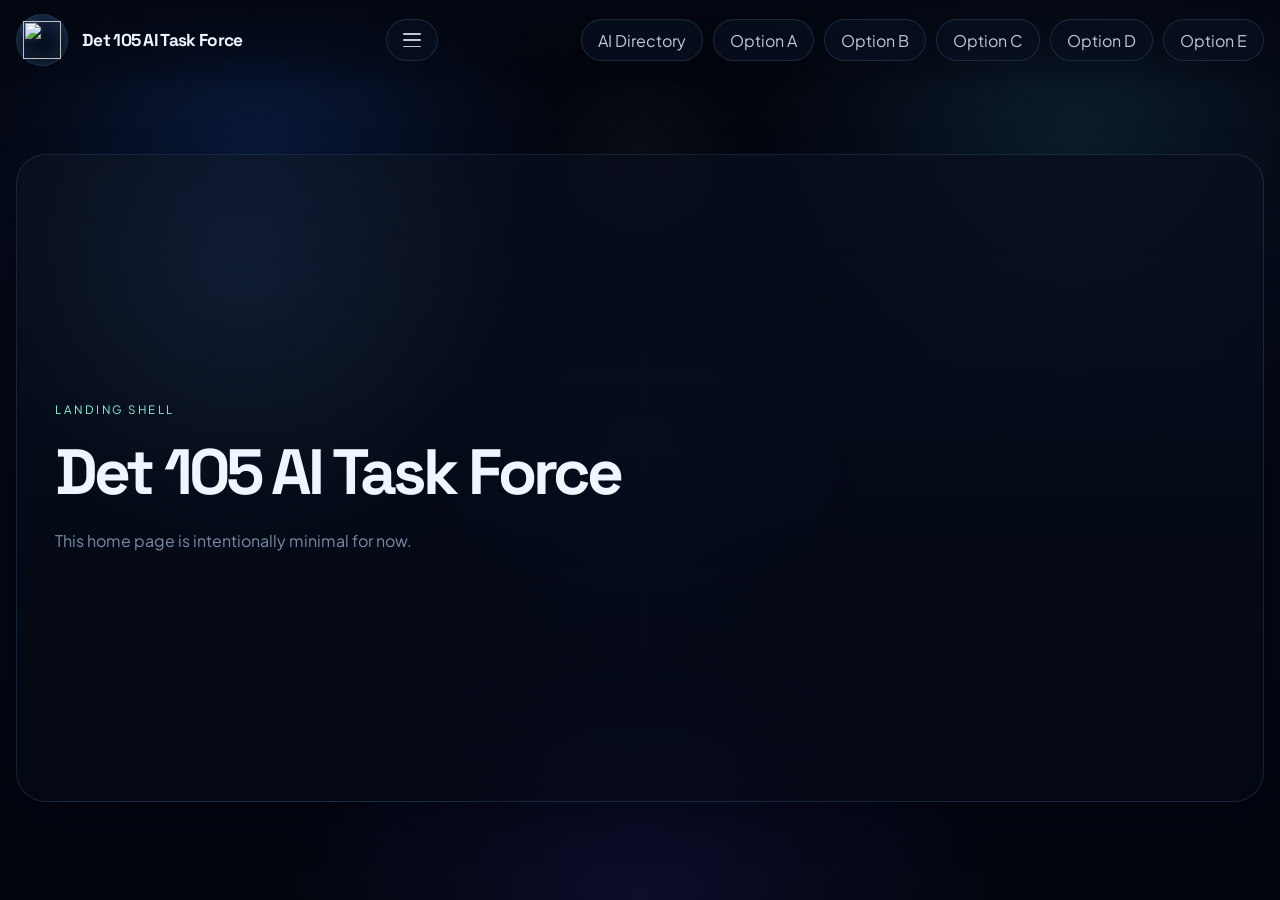
==== commit e7e08ae2: "Migrate deployment from Netlify to GitHub Pages" ====
--- a/index.html
+++ b/index.html
@@ -6,10 +6,10 @@
       name="viewport"
       content="width=device-width, initial-scale=1.0, viewport-fit=cover"
     />
-    <title>Det 105 AI Task Force | AI Directory</title>
+    <title>Det 105 AI Task Force | Home</title>
     <meta
       name="description"
-      content="Det 105 AI Task Force AI Directory is a clean categorized hub for exploring modern AI tools, platforms, and foundational topics."
+      content="Det 105 AI Task Force home page with navigation to the AI Directory and future sections."
     />
     <link rel="preconnect" href="https://fonts.googleapis.com" />
     <link rel="preconnect" href="https://fonts.gstatic.com" crossorigin />
@@ -17,25 +17,19 @@
       rel="stylesheet"
       href="https://fonts.googleapis.com/css2?family=Plus+Jakarta+Sans:wght@400;500;600;700;800&family=Space+Grotesk:wght@500;700&display=swap"
     />
-    <link rel="icon" href="assets/det105.png" />
-    <link rel="preload" href="assets/det105.png" as="image" />
-    <link rel="stylesheet" href="styles.css" />
-    <script type="module" src="scripts/app.js"></script>
+    <link rel="icon" href="./assets/det105.png" />
+    <link rel="preload" href="./assets/det105.png" as="image" />
+    <link rel="stylesheet" href="./styles.css" />
+    <script type="module" src="./scripts/site-nav.js"></script>
   </head>
   <body>
-    <div id="app"></div>
-    <noscript>
-      <main class="noscript-shell">
-        <img
-          src="assets/det105.png"
-          alt="Det 105 AI Task Force emblem"
-          class="noscript-image"
-        />
-        <p class="noscript-copy">
-          Enable JavaScript to view the interactive Det 105 AI Task Force
-          homepage.
-        </p>
-      </main>
-    </noscript>
+    <div data-site-nav></div>
+    <main class="landing-home">
+      <section class="landing-home__panel">
+        <span class="panel-kicker">Landing Shell</span>
+        <h1>Det 105 AI Task Force</h1>
+        <p>This home page is intentionally minimal for now.</p>
+      </section>
+    </main>
   </body>
 </html>
--- a/styles.css
+++ b/styles.css
@@ -21,6 +21,7 @@
   --radius-md: 18px;
   --radius-sm: 14px;
   --page-width: min(1380px, calc(100vw - 32px));
+  --site-nav-height: 78px;
   --safe-top: env(safe-area-inset-top, 0px);
   --safe-right: env(safe-area-inset-right, 0px);
   --safe-bottom: env(safe-area-inset-bottom, 0px);
@@ -115,31 +116,35 @@
 .page-shell {
   width: var(--page-width);
   margin: 0 auto;
-  padding: 0 0 42px;
-}
-
-.site-header {
+  padding: 22px 0 42px;
+}
+
+.site-nav {
   position: sticky;
   top: 0;
   z-index: 20;
+  padding-top: calc(14px + var(--safe-top));
+  background: linear-gradient(180deg, rgba(3, 7, 17, 0.92), rgba(3, 7, 17, 0.55), transparent);
+  backdrop-filter: blur(18px);
+}
+
+.site-nav__inner {
   width: var(--page-width);
   margin: 0 auto;
-  padding: calc(16px + var(--safe-top)) 0 18px;
   display: flex;
   align-items: center;
   justify-content: space-between;
   gap: 18px;
-  background: linear-gradient(180deg, rgba(3, 7, 17, 0.9), rgba(3, 7, 17, 0.45), transparent);
-  backdrop-filter: blur(18px);
-}
-
-.site-brand {
+  padding: 0 0 16px;
+}
+
+.site-nav__brand {
   display: inline-flex;
   align-items: center;
   gap: 14px;
 }
 
-.site-brand__crest {
+.site-nav__crest {
   width: 52px;
   height: 52px;
   border-radius: 50%;
@@ -151,13 +156,18 @@
   box-shadow: inset 0 0 22px rgba(115, 186, 255, 0.18);
 }
 
-.site-brand__copy {
+.site-nav__crest img {
+  width: 100%;
+  height: 100%;
+  object-fit: contain;
+}
+
+.site-nav__brand-copy {
   display: flex;
   flex-direction: column;
   gap: 4px;
 }
 
-.site-brand__eyebrow,
 .panel-kicker {
   margin: 0;
   color: var(--success);
@@ -166,10 +176,83 @@
   text-transform: uppercase;
 }
 
-.site-brand__copy strong {
+.site-nav__brand-copy strong {
   font-family: "Space Grotesk", "Plus Jakarta Sans", sans-serif;
-  font-size: 1.18rem;
+  font-size: 1.08rem;
   letter-spacing: -0.04em;
+}
+
+.site-nav__toggle {
+  display: none;
+}
+
+.site-nav__links {
+  display: flex;
+  align-items: center;
+  gap: 10px;
+  flex-wrap: wrap;
+}
+
+.site-nav__toggle-lines {
+  width: 18px;
+  height: 14px;
+  display: inline-flex;
+  flex-direction: column;
+  justify-content: space-between;
+}
+
+.site-nav__toggle-lines span {
+  width: 100%;
+  height: 1.5px;
+  border-radius: 999px;
+  background: currentColor;
+}
+
+.site-nav__toggle-text {
+  position: absolute;
+  width: 1px;
+  height: 1px;
+  padding: 0;
+  margin: -1px;
+  overflow: hidden;
+  clip: rect(0, 0, 0, 0);
+  white-space: nowrap;
+  border: 0;
+}
+
+.site-nav__link,
+.site-nav__toggle {
+  border: 1px solid rgba(128, 193, 255, 0.16);
+  background: rgba(8, 16, 32, 0.76);
+  color: var(--text-soft);
+  min-height: 42px;
+  padding: 0 16px;
+  border-radius: 999px;
+  display: inline-flex;
+  align-items: center;
+  justify-content: center;
+  transition:
+    transform var(--transition),
+    border-color var(--transition),
+    color var(--transition),
+    box-shadow var(--transition),
+    background var(--transition);
+}
+
+.site-nav__link:hover,
+.site-nav__link:focus-visible,
+.site-nav__toggle:hover,
+.site-nav__toggle:focus-visible {
+  transform: translateY(-2px);
+  color: var(--text);
+  border-color: rgba(151, 216, 255, 0.34);
+  box-shadow: 0 16px 32px rgba(6, 18, 43, 0.3);
+}
+
+.site-nav__link.is-active {
+  color: var(--text);
+  border-color: rgba(152, 219, 255, 0.32);
+  background: linear-gradient(135deg, rgba(91, 170, 255, 0.18), rgba(85, 225, 255, 0.12));
 }
 
 .header-button,
@@ -244,6 +327,54 @@
   backdrop-filter: blur(18px);
 }
 
+.landing-home,
+.placeholder-page {
+  width: var(--page-width);
+  min-height: calc(100vh - 92px - var(--safe-top));
+  min-height: calc(100svh - 92px - var(--safe-top));
+  margin: 0 auto;
+  padding: 26px 0 42px;
+  display: flex;
+  align-items: center;
+}
+
+.landing-home__panel,
+.placeholder-page__panel {
+  width: 100%;
+  min-height: min(62vh, 560px);
+  border-radius: var(--radius-xl);
+  border: 1px solid var(--line);
+  background:
+    radial-gradient(circle at 18% 18%, rgba(108, 182, 255, 0.08), transparent 24%),
+    linear-gradient(180deg, rgba(8, 14, 29, 0.78), rgba(5, 10, 20, 0.62));
+  box-shadow: var(--shadow-md);
+  display: flex;
+  flex-direction: column;
+  justify-content: center;
+  gap: 14px;
+  padding: 38px;
+}
+
+.landing-home__panel {
+  min-height: min(72vh, 720px);
+}
+
+.landing-home__panel h1,
+.placeholder-page__panel h1 {
+  margin: 0;
+  font-family: "Space Grotesk", "Plus Jakarta Sans", sans-serif;
+  font-size: clamp(2.1rem, 5vw, 4rem);
+  letter-spacing: -0.06em;
+}
+
+.landing-home__panel p,
+.placeholder-page__panel p {
+  margin: 0;
+  max-width: 34rem;
+  color: var(--text-muted);
+  line-height: 1.7;
+}
+
 .hero-panel {
   margin-top: 8px;
   padding: 34px;
@@ -441,7 +572,7 @@
 
 .directory-toolbar {
   position: sticky;
-  top: calc(84px + var(--safe-top));
+  top: calc(var(--site-nav-height) + 8px);
   z-index: 18;
   margin-top: 24px;
   padding: 18px;
@@ -449,6 +580,7 @@
   display: flex;
   flex-direction: column;
   gap: 16px;
+  scroll-margin-top: calc(var(--site-nav-height) + 18px);
 }
 
 .directory-toolbar__search {
@@ -647,38 +779,48 @@
   flex: 0 0 auto;
   width: 58px;
   height: 58px;
-  border-radius: 18px;
+  border-radius: 0;
   display: inline-flex;
   align-items: center;
   justify-content: center;
-  overflow: hidden;
-  border: 1px solid rgba(255, 255, 255, 0.1);
+  overflow: visible;
+  position: relative;
+}
+
+.mark-badge--image {
+  padding: 0;
+  border: 0;
+  background: transparent;
+  box-shadow: none;
+}
+
+.mark-badge--fallback {
+  border-radius: 16px;
+  border: 1px solid rgba(255, 255, 255, 0.08);
+  background: linear-gradient(180deg, rgba(12, 21, 40, 0.94), rgba(7, 13, 26, 0.96));
+  box-shadow: inset 0 0 22px rgba(125, 190, 255, 0.08);
 }
 
 .mark-badge--light {
-  background: linear-gradient(180deg, rgba(255, 255, 255, 0.96), rgba(226, 236, 255, 0.94));
-  color: #08121f;
+  color: #f2f8ff;
 }
 
 .mark-badge--dark {
-  background: linear-gradient(180deg, rgba(7, 12, 24, 0.96), rgba(13, 24, 42, 0.96));
   color: #eff6ff;
 }
 
 .mark-badge--clear {
-  background:
-    radial-gradient(circle at 50% 50%, rgba(108, 182, 255, 0.2), rgba(7, 14, 30, 0.94));
   color: #eff6ff;
 }
 
 .mark-badge__image {
   width: 100%;
   height: 100%;
+  filter: drop-shadow(0 8px 18px rgba(3, 9, 22, 0.12));
 }
 
 .mark-badge__image--contain {
   object-fit: contain;
-  padding: 10px;
 }
 
 .mark-badge__image--cover {
@@ -691,6 +833,17 @@
   font-size: 1rem;
   font-weight: 700;
   letter-spacing: 0.08em;
+}
+
+.tool-card__badge {
+  width: 54px;
+  height: 54px;
+}
+
+.detail-panel__badge {
+  width: 72px;
+  height: 72px;
+  padding: 0;
 }
 
 .mark-badge__mono[hidden] {
@@ -884,21 +1037,51 @@
     --page-width: min(100vw - 20px, 100%);
   }
 
-  .site-header {
+  .site-nav__inner {
     width: var(--page-width);
-    padding-top: calc(14px + var(--safe-top));
+    align-items: center;
+    flex-wrap: wrap;
+    gap: 12px;
+  }
+
+  .site-nav__brand-copy strong {
+    font-size: 1rem;
+  }
+
+  .site-nav__toggle {
+    display: inline-flex;
+    width: 44px;
+    min-width: 44px;
+    padding: 0;
+    margin-left: auto;
+  }
+
+  .site-nav__links {
+    width: 100%;
+    display: none;
     flex-direction: column;
     align-items: stretch;
   }
 
-  .site-brand__copy strong {
-    font-size: 1rem;
-  }
-
+  .site-nav__links.is-open {
+    display: flex;
+  }
+
+  .site-nav__link {
+    justify-content: flex-start;
+  }
+
+  .site-nav__link,
   .header-button {
     min-height: 40px;
     padding: 0 14px;
     width: 100%;
+  }
+
+  .directory-toolbar {
+    top: calc(var(--site-nav-height) + 6px);
+    margin-top: 18px;
+    padding: 14px;
   }
 
   .hero-panel,
@@ -912,6 +1095,19 @@
 
   .hero-title {
     font-size: clamp(2rem, 12vw, 3rem);
+  }
+
+  .landing-home,
+  .placeholder-page {
+    min-height: calc(100vh - 88px - var(--safe-top));
+    min-height: calc(100svh - 88px - var(--safe-top));
+    align-items: stretch;
+  }
+
+  .landing-home__panel,
+  .placeholder-page__panel {
+    min-height: auto;
+    padding: 28px 22px;
   }
 
   .section-head,
